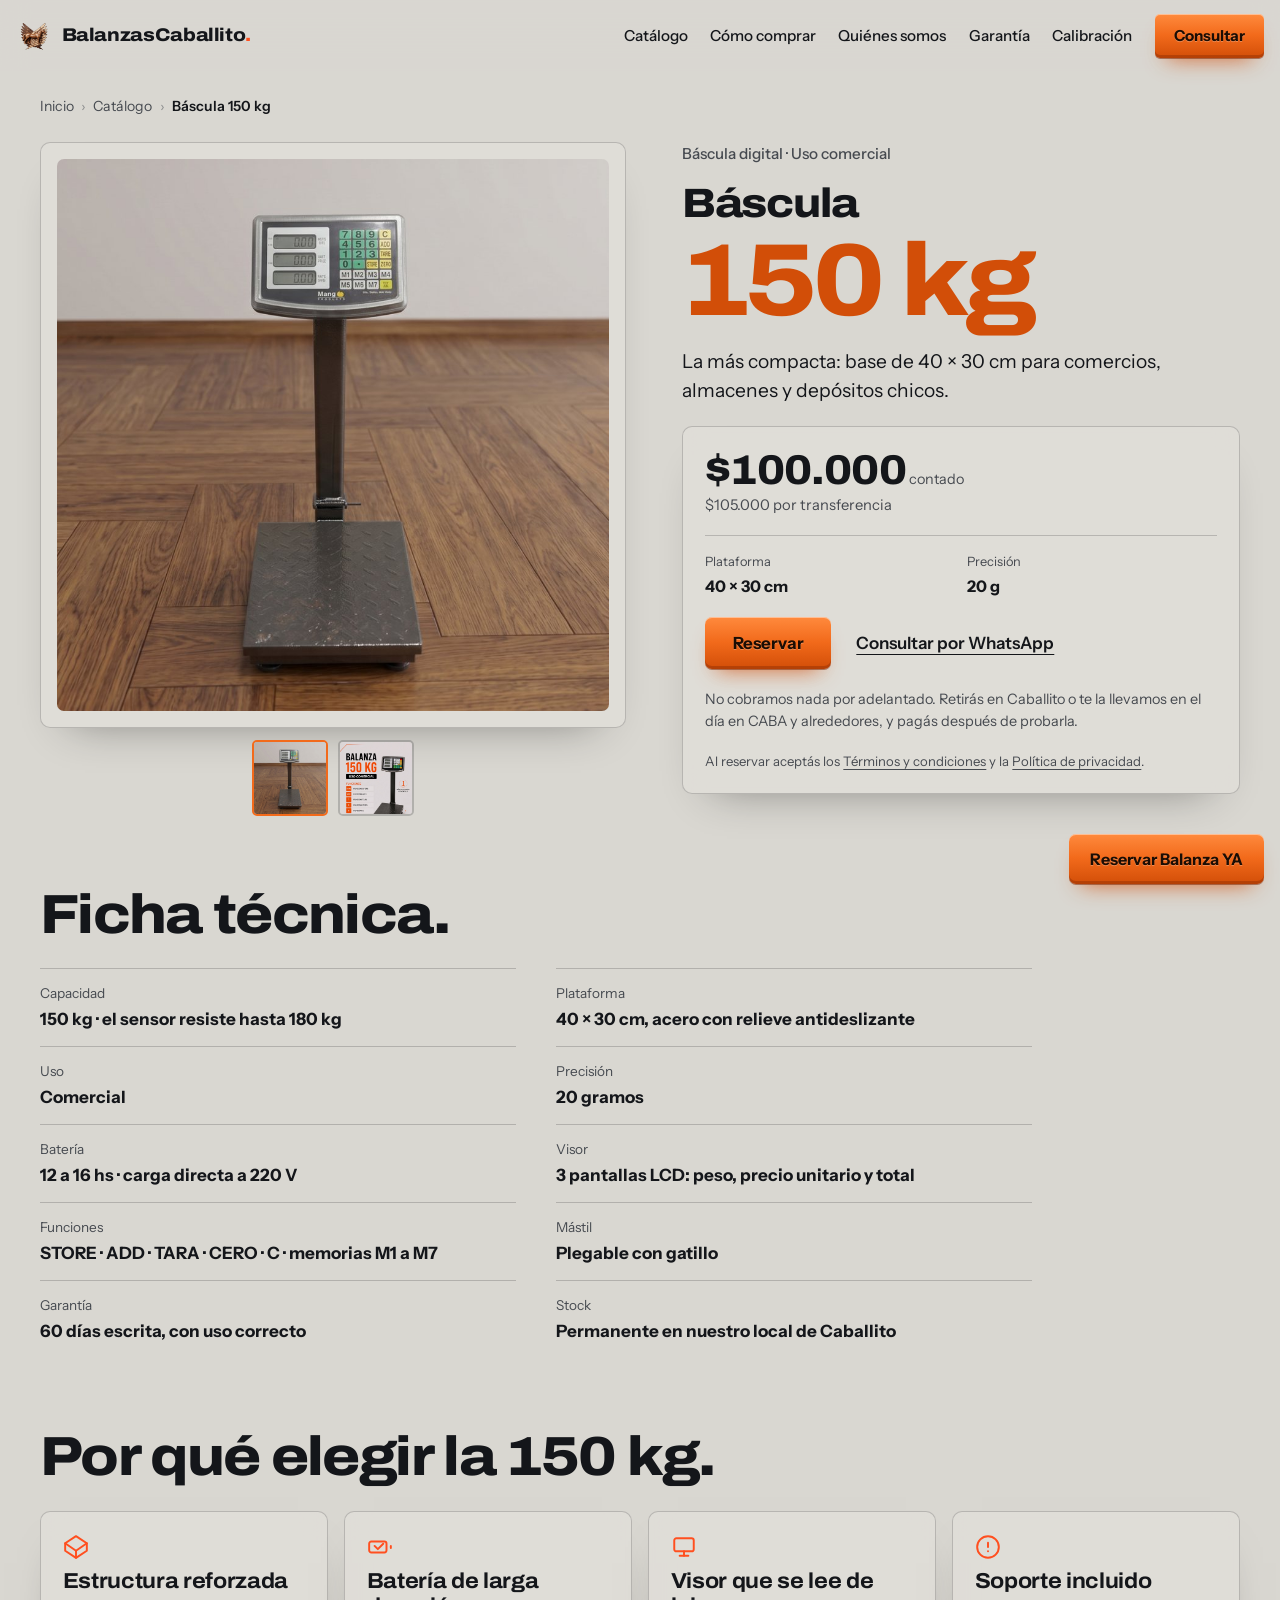
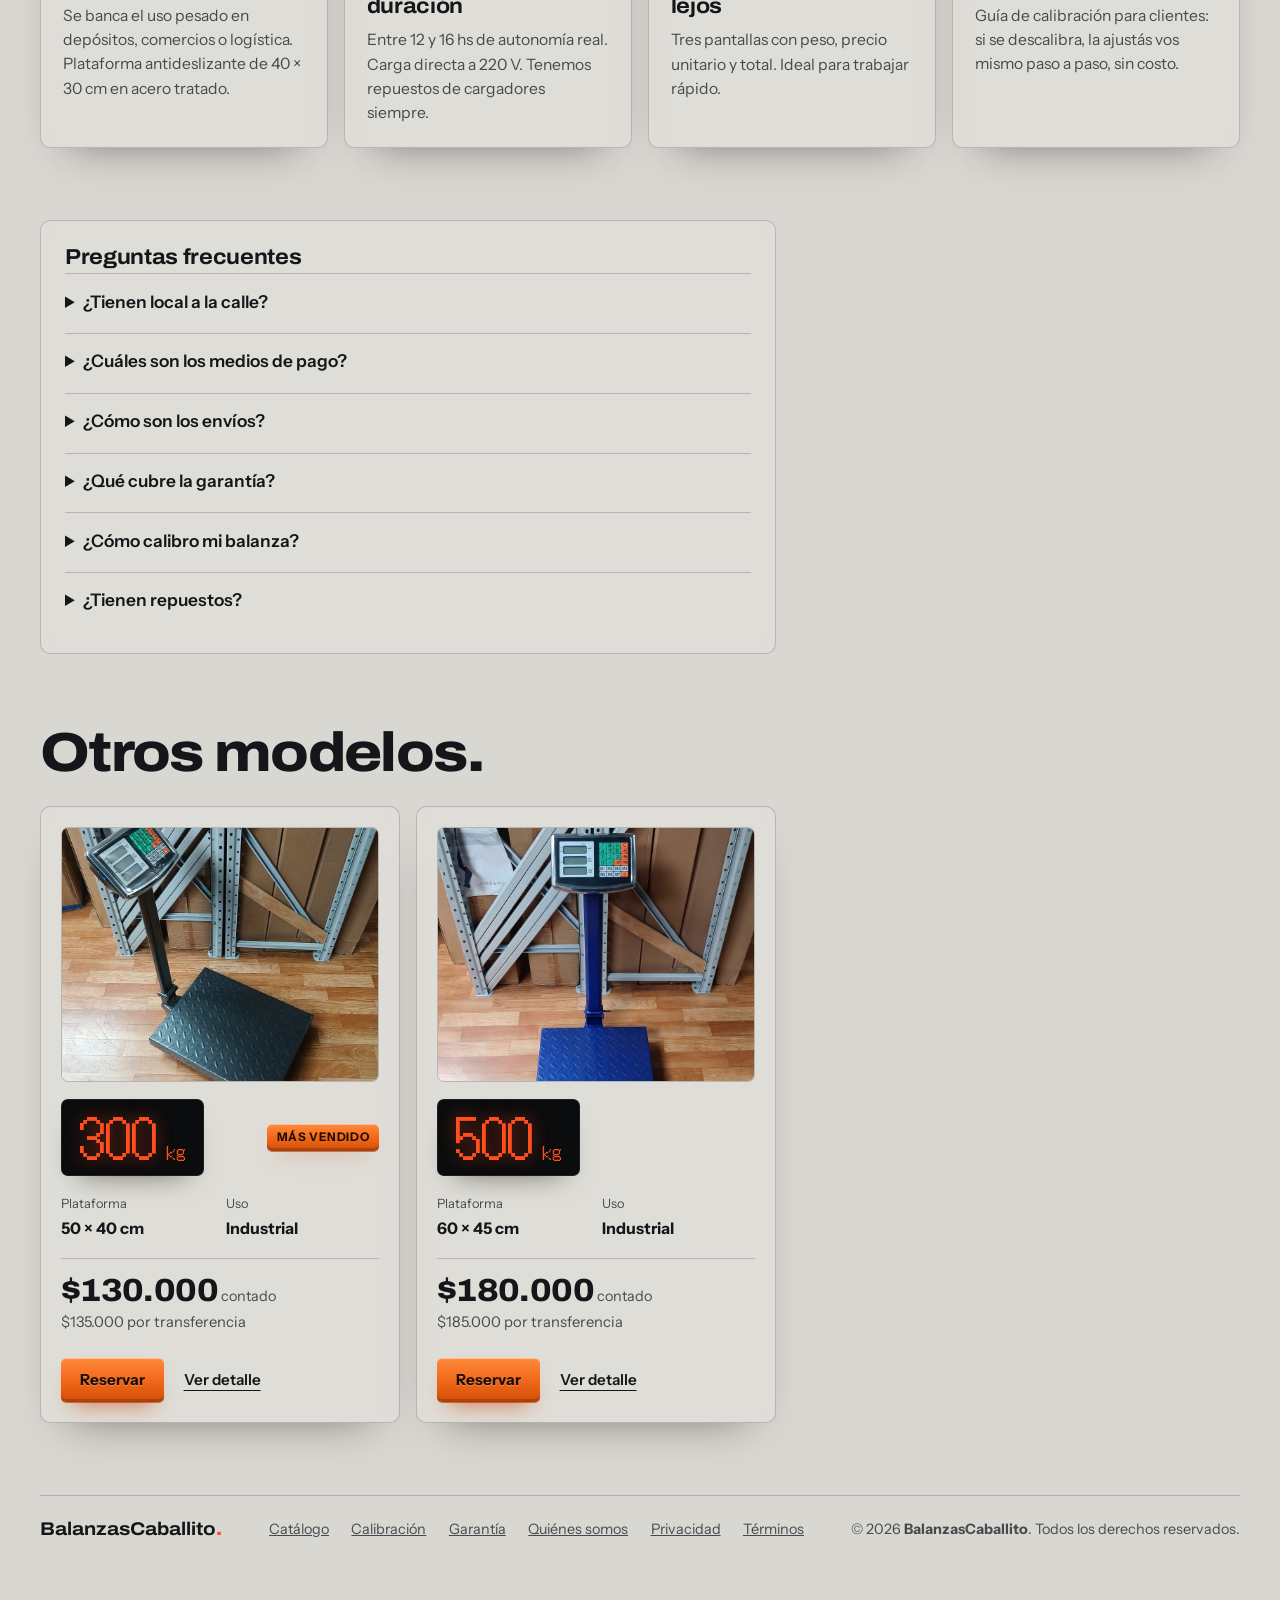
==== balanza-150.html @ c3b4a5b0 "Rediseño completo del sitio: nueva home 3D, fichas, bot de reservas y legales - Home con balanza 3D " ====
<!doctype html>
<html lang="es">
<head>
<meta charset="utf-8">
<meta name="viewport" content="width=device-width, initial-scale=1, viewport-fit=cover">
<title>Báscula 150 kg en Caballito · $100.000 | BalanzasCaballito</title>
<meta name="description" content="Báscula de 150 kg, base 40 × 30 cm, uso comercial, precisión de 20 g. $100.000 contado o $105.000 por transferencia. Retiro en Caballito o envío en el día en CABA y alrededores. Garantía de 60 días.">
<meta name="robots" content="index, follow">
<meta name="theme-color" content="#D9D7D1">
<link rel="canonical" href="https://balanzas-caballito.vercel.app/balanza-150.html">
<meta property="og:type" content="product">
<meta property="og:url" content="https://balanzas-caballito.vercel.app/balanza-150.html">
<meta property="og:title" content="Báscula 150 kg en Caballito · $100.000 | BalanzasCaballito">
<meta property="og:description" content="Báscula de 150 kg, base 40 × 30 cm, uso comercial, precisión de 20 g. $100.000 contado o $105.000 por transferencia. Retiro en Caballito o envío en el día en CABA y alrededores. Garantía de 60 días.">
<meta property="og:image" content="https://balanzas-caballito.vercel.app/assets/img/flyer-150.jpg">
<meta property="og:locale" content="es_AR">
<meta name="twitter:card" content="summary_large_image">
<link rel="icon" type="image/png" href="assets/img/logo.png">
<link rel="preconnect" href="https://fonts.googleapis.com">
<link rel="preconnect" href="https://fonts.gstatic.com" crossorigin>
<link href="https://fonts.googleapis.com/css2?family=Archivo:wdth,wght@62..125,100..900&family=Instrument+Sans:wght@400;500;600;700&family=DotGothic16&display=swap" rel="stylesheet">
<link rel="stylesheet" href="assets/css/site.css">
<script type="application/ld+json">
{
  "@context": "https://schema.org",
  "@type": "Product",
  "name": "Báscula comercial 150 kg",
  "image": [
    "https://balanzas-caballito.vercel.app/assets/img/balanza-150.jpg",
    "https://balanzas-caballito.vercel.app/assets/img/flyer-150.jpg"
  ],
  "description": "Báscula de 150 kg, base 40 × 30 cm, uso comercial, precisión de 20 g. $100.000 contado o $105.000 por transferencia. Retiro en Caballito o envío en el día en CABA y alrededores. Garantía de 60 días.",
  "brand": {
    "@type": "Brand",
    "name": "BalanzasCaballito"
  },
  "offers": {
    "@type": "Offer",
    "url": "https://balanzas-caballito.vercel.app/balanza-150.html",
    "price": "100000",
    "priceCurrency": "ARS",
    "availability": "https://schema.org/InStock",
    "seller": {
      "@type": "Organization",
      "name": "BalanzasCaballito"
    }
  }
}
</script>
</head>
<body class="page-prod">

<button class="floating-reserva" type="button" data-bot="150">Reservar Balanza YA</button>

<header class="top">
  <a class="logo" href="index.html"><img src="assets/img/logo.png" alt="Logo BalanzasCaballito" width="36" height="36"><span>BalanzasCaballito<span class="logo-dot-t">.</span></span></a>
  <nav class="nav" aria-label="Principal">
    <a class="nav-l" href="index.html#catalogo">Catálogo</a>
    <a class="nav-l" href="index.html#compra">Cómo comprar</a>
    <a class="nav-l" href="index.html#quienes-somos">Quiénes somos</a>
    <a class="nav-l" href="garantia.html">Garantía</a>
    <a class="nav-l" href="calibracion.html">Calibración</a>
    <a class="btn btn--sm" href="https://wa.me/5491140591621?text=Hola%21%20Vengo%20de%20la%20web%2C%20estaba%20buscando%20una%20balanza%20y%20quer%C3%ADa%20hablar%20con%20alguien." target="_blank" rel="noopener">Consultar</a>
    <button class="burger" type="button" aria-label="Abrir menú" aria-expanded="false" aria-controls="menu" onclick="openMenu()"><span></span><span></span><span></span></button>
  </nav>
</header>

<div class="menu" id="menu" hidden>
  <button class="menu-x" type="button" aria-label="Cerrar menú" onclick="closeMenu()">✕</button>
  <a href="index.html#catalogo">Catálogo</a>
  <a href="index.html#compra">Cómo comprar</a>
  <a href="index.html#quienes-somos">Quiénes somos</a>
  <a href="garantia.html">Garantía</a>
  <a href="calibracion.html">Calibración</a>
  <a href="index.html#contacto">Contacto</a>
</div>

<main class="prod">
  <nav class="crumbs" aria-label="Ubicación"><a href="index.html">Inicio</a><span class="sep" aria-hidden="true">›</span><a href="index.html#catalogo">Catálogo</a><span class="sep" aria-hidden="true">›</span><span aria-current="page">Báscula 150 kg</span></nav>

  <section class="p-hero">
    <div class="gal" data-gal>
      <a class="gal-main" href="assets/img/balanza-150.jpg" target="_blank" rel="noopener"><img src="assets/img/balanza-150.jpg" alt="Báscula 150 kg, foto real" width="900" height="900" fetchpriority="high"></a>
      <div class="gal-thumbs">
        <button type="button" aria-pressed="true" data-src="assets/img/balanza-150.jpg" data-w="900" data-h="900" data-alt="Báscula 150 kg, foto real"><img src="assets/img/balanza-150.jpg" alt="Ver foto real"></button>
        <button type="button" aria-pressed="false" data-src="assets/img/flyer-150.jpg" data-w="1000" data-h="1589" data-alt="Ficha de la báscula 150 kg: funciones, medidas y características"><img src="assets/img/flyer-150.jpg" alt="Ver ficha con medidas"></button>
      </div>
    </div>

    <div class="p-info">
      <div class="p-kicker"><span>Báscula digital · Uso comercial</span></div>
      <h1>Báscula <span>150 kg</span></h1>
      <p class="lead">La más compacta: base de 40 × 30 cm para comercios, almacenes y depósitos chicos.</p>
      <div class="buy">
        <div class="price">
          <p><b>$100.000</b> <span>contado</span></p>
          <p class="price-tr">$105.000 por transferencia</p>
        </div>
        <dl class="facts2">
          <div><dt>Plataforma</dt><dd>40 × 30 cm</dd></div>
          <div><dt>Precisión</dt><dd>20 g</dd></div>
        </dl>
        <div class="row"><button class="btn" type="button" data-bot="150">Reservar</button><a class="link" href="https://wa.me/5491140591621?text=Hola%2C%20quer%C3%ADa%20consultar%20stock%20de%20la%20Balanza%20150kg" target="_blank" rel="noopener">Consultar por WhatsApp</a></div>
        <p class="note">No cobramos nada por adelantado. Retirás en Caballito o te la llevamos en el día en CABA y alrededores, y pagás después de probarla.</p>
        <p class="legal">Al reservar aceptás los <a href="terminos.html">Términos y condiciones</a> y la <a href="privacidad.html">Política de privacidad</a>.</p>
      </div>
    </div>
  </section>

  <section class="p-sec">
    <h2>Ficha técnica.</h2>
    <dl class="spec-list">
      <div><dt>Capacidad</dt><dd>150 kg · el sensor resiste hasta 180 kg</dd></div>
      <div><dt>Plataforma</dt><dd>40 × 30 cm, acero con relieve antideslizante</dd></div>
      <div><dt>Uso</dt><dd>Comercial</dd></div>
      <div><dt>Precisión</dt><dd>20 gramos</dd></div>
      <div><dt>Batería</dt><dd>12 a 16 hs · carga directa a 220 V</dd></div>
      <div><dt>Visor</dt><dd>3 pantallas LCD: peso, precio unitario y total</dd></div>
      <div><dt>Funciones</dt><dd>STORE · ADD · TARA · CERO · C · memorias M1 a M7</dd></div>
      <div><dt>Mástil</dt><dd>Plegable con gatillo</dd></div>
      <div><dt>Garantía</dt><dd>60 días escrita, con uso correcto</dd></div>
      <div><dt>Stock</dt><dd>Permanente en nuestro local de Caballito</dd></div>
    </dl>
  </section>

  <section class="p-sec">
    <h2>Por qué elegir la 150 kg.</h2>
    <ul class="steps perks">
      <li class="step"><svg width="26" height="26" viewBox="0 0 24 24" fill="none" stroke="currentColor" stroke-width="1.8" stroke-linecap="round" stroke-linejoin="round" aria-hidden="true"><polygon points="12 2 22 8.5 22 15.5 12 22 2 15.5 2 8.5"/><line x1="12" y1="22" x2="12" y2="15.5"/><polyline points="22 8.5 12 15.5 2 8.5"/></svg><h3>Estructura reforzada</h3><p>Se banca el uso pesado en depósitos, comercios o logística. Plataforma antideslizante de 40 × 30 cm en acero tratado.</p></li>
      <li class="step"><svg width="26" height="26" viewBox="0 0 24 24" fill="none" stroke="currentColor" stroke-width="1.8" stroke-linecap="round" stroke-linejoin="round" aria-hidden="true"><rect x="2" y="7" width="16" height="10" rx="2"/><path d="M22 11v2"/><path d="M7 11l3 3 5-5"/></svg><h3>Batería de larga duración</h3><p>Entre 12 y 16 hs de autonomía real. Carga directa a 220 V. Tenemos repuestos de cargadores siempre.</p></li>
      <li class="step"><svg width="26" height="26" viewBox="0 0 24 24" fill="none" stroke="currentColor" stroke-width="1.8" stroke-linecap="round" stroke-linejoin="round" aria-hidden="true"><rect x="3" y="4" width="18" height="12" rx="2"/><line x1="8" y1="20" x2="16" y2="20"/><line x1="12" y1="16" x2="12" y2="20"/></svg><h3>Visor que se lee de lejos</h3><p>Tres pantallas con peso, precio unitario y total. Ideal para trabajar rápido.</p></li>
      <li class="step"><svg width="26" height="26" viewBox="0 0 24 24" fill="none" stroke="currentColor" stroke-width="1.8" stroke-linecap="round" stroke-linejoin="round" aria-hidden="true"><circle cx="12" cy="12" r="10"/><line x1="12" y1="8" x2="12" y2="12"/><line x1="12" y1="16" x2="12.01" y2="16"/></svg><h3>Soporte incluido</h3><p>Guía de calibración para clientes: si se descalibra, la ajustás vos mismo paso a paso, sin costo.</p></li>
    </ul>
  </section>

  <section class="p-sec">
    <div class="faq">
      <h3>Preguntas frecuentes</h3>
      <details><summary>¿Tienen local a la calle?</summary><p>Somos oficina comercial con atención personalizada y punto de retiro en Acoyte 236, Caballito. Coordinamos la visita por WhatsApp una vez confirmada la compra.</p></details>
      <details><summary>¿Cuáles son los medios de pago?</summary><p>Efectivo al retirar, transferencia y Mercado Pago. Cuotas con tarjeta de crédito, a consultar.</p></details>
      <details><summary>¿Cómo son los envíos?</summary><p>Retirás en Acoyte 236, Caballito, o te la llevamos en el día en CABA y alrededores. No cobramos nada por adelantado: pagás todo al retirar o al recibir, después de probar la balanza. Al interior despachamos por Vía Cargo: te mostramos un video del stock con la hora del momento y comprobantes de despacho, y te cotizamos el flete, que generalmente se abona directo a Vía Cargo.</p></details>
      <details><summary>¿Qué cubre la garantía?</summary><p>60 días de garantía escrita, con uso correcto, contra defectos de fabricación: sensor de carga, placa lógica y visor digital. No cubre maltrato, sobrecarga ni exposición a líquidos. <a href="garantia.html">Ver la garantía completa</a>.</p></details>
      <details><summary>¿Cómo calibro mi balanza?</summary><p>Tenemos una <a href="calibracion.html">guía de calibración</a> simple para que la ajustes vos mismo, y te asistimos por WhatsApp si la necesitás.</p></details>
      <details><summary>¿Tienen repuestos?</summary><p>Sí. Tenemos stock de transformadores de 6 V a 220 V y de enchufes directos a 220 V para todos los modelos.</p></details>
    </div>
  </section>

  <section class="p-sec">
    <h2>Otros modelos.</h2>
    <ul class="cards">
      <li class="card">
        <a class="card-img" href="balanza-300.html"><img src="assets/img/balanza-300.jpg" alt="Báscula 300 kg" width="900" height="900" loading="lazy"></a>
        <div class="card-top"><h3 class="led" aria-label="Báscula 300 kg"><b>300</b><i>kg</i></h3><span class="tag">Más vendido</span></div>
        <dl class="facts2">
          <div><dt>Plataforma</dt><dd>50 × 40 cm</dd></div>
          <div><dt>Uso</dt><dd>Industrial</dd></div>
        </dl>
        <div class="price">
          <p><b>$130.000</b> <span>contado</span></p>
          <p class="price-tr">$135.000 por transferencia</p>
        </div>
        <div class="row"><button class="btn btn--sm" type="button" data-bot="300">Reservar</button><a class="link" href="balanza-300.html">Ver detalle</a></div>
      </li>
      <li class="card">
        <a class="card-img" href="balanza-500.html"><img src="assets/img/balanza-500.jpg" alt="Báscula 500 kg" width="900" height="720" loading="lazy"></a>
        <div class="card-top"><h3 class="led" aria-label="Báscula 500 kg"><b>500</b><i>kg</i></h3></div>
        <dl class="facts2">
          <div><dt>Plataforma</dt><dd>60 × 45 cm</dd></div>
          <div><dt>Uso</dt><dd>Industrial</dd></div>
        </dl>
        <div class="price">
          <p><b>$180.000</b> <span>contado</span></p>
          <p class="price-tr">$185.000 por transferencia</p>
        </div>
        <div class="row"><button class="btn btn--sm" type="button" data-bot="500">Reservar</button><a class="link" href="balanza-500.html">Ver detalle</a></div>
      </li>
    </ul>
  </section>

  <footer class="foot">
    <div class="foot-logo"><strong>BalanzasCaballito</strong><span>.</span></div>
    <ul class="foot-links">
      <li><a href="index.html#catalogo">Catálogo</a></li>
      <li><a href="calibracion.html">Calibración</a></li>
      <li><a href="garantia.html">Garantía</a></li>
      <li><a href="index.html#quienes-somos">Quiénes somos</a></li>
      <li><a href="privacidad.html">Privacidad</a></li>
      <li><a href="terminos.html">Términos</a></li>
    </ul>
    <p class="foot-copy">© 2026 <strong>BalanzasCaballito</strong>. Todos los derechos reservados.</p>
  </footer>
</main>

<script src="assets/js/site.js"></script>
<script src="assets/js/bot.js"></script>
</body>
</html>
---- assets/css/site.css ----
/* Concept: a 3D platform scale (modeled on the real unit: textured steel lid, tube frame, aluminium load cell,
   hinged mast, C1 display head) that opens up as you scroll; light "outside" and dark "inside" chapters;
   LED dot-matrix readouts as the one bold device; soft rounded surfaces, never circular. */
:root{
  --concreto:#D9D7D1;
  --tinta:#14161A;
  --carbon:#0F1114;
  --hueso:#ECE9E1;
  --led:#FF4F1F;
  --pane:#0B0C0D;
  --pane-dim:#A39A93;
  --bg:var(--concreto);
  --fg:var(--tinta);
  --muted:#464A50;
  --line:rgba(20,22,26,.2);
  --panel:rgba(224,222,216,.86);
  --r-lg:10px;
  --r-md:7px;
  --r-sm:5px;
  --naranja:#F26A1B;
  --naranja-hi:#FF8A3D;
  --naranja-lo:#D24E08;
  --naranja-ink:#1B0D04;
  --font-display:'Archivo','Arial Narrow',Arial,sans-serif;
  --font-body:'Instrument Sans',system-ui,-apple-system,'Segoe UI',sans-serif;
  --font-led:'DotGothic16','Courier New',monospace;
}
body.is-dark{
  --bg:var(--carbon);
  --fg:var(--hueso);
  --muted:#A7ADB3;
  --line:rgba(236,233,225,.2);
  --panel:rgba(26,29,33,.8);
}
*{box-sizing:border-box}
html{scroll-behavior:smooth}
@media (prefers-reduced-motion:reduce){html{scroll-behavior:auto}}
body{
  margin:0;background:var(--bg);color:var(--fg);
  font-family:var(--font-body);font-size:1.0625rem;line-height:1.55;
  padding-left:max(16px,env(safe-area-inset-left,0px));
  padding-right:max(16px,env(safe-area-inset-right,0px));
  transition:background-color .7s ease,color .7s ease;
}
body::before{content:"";position:fixed;inset:0 0 auto;height:env(safe-area-inset-top,0px);z-index:30;background:var(--bg);transition:background-color .7s ease}
a{color:inherit}
:focus-visible{outline:3px solid var(--led);outline-offset:3px}
h1,h2,h3,p,ol,ul,dl,dd,figure{margin:0}

#gl{position:fixed;inset:0;width:100%;height:100%;z-index:0;display:block;pointer-events:none}

/* header */
.top{
  position:fixed;top:0;left:0;right:0;z-index:20;
  display:flex;align-items:center;justify-content:space-between;gap:1rem;
  padding-top:calc(.85rem + env(safe-area-inset-top,0px));padding-bottom:.85rem;
  padding-left:max(16px,env(safe-area-inset-left,0px));padding-right:max(16px,env(safe-area-inset-right,0px));
  background:linear-gradient(var(--bg),transparent);
}
.logo{display:flex;align-items:center;gap:.6rem;text-decoration:none;font-family:var(--font-display);font-weight:800;font-stretch:112%;font-size:1.15rem;letter-spacing:-.02em}
.logo-dot{width:.85rem;height:.85rem;background:var(--naranja);display:inline-block;border-radius:2px}
.nav{display:flex;align-items:center;gap:1.4rem;font-size:.95rem;font-weight:500}
.nav a{text-decoration:none}
.nav a:hover{text-decoration:underline;text-underline-offset:4px}
.nav a.btn:hover{text-decoration:none}
@media (max-width:760px){.nav .nav-l{display:none}}

/* page weight meter */
.meter{
  position:fixed;z-index:15;left:max(16px,env(safe-area-inset-left,0px));bottom:calc(1rem + env(safe-area-inset-bottom,0px));
  display:flex;align-items:baseline;gap:.5rem;pointer-events:none;font-family:var(--font-led);line-height:1;
}
.meter-l{font-family:var(--font-body);font-size:.78rem;color:var(--muted);max-width:5.5rem;line-height:1.15}
.meter-v{font-size:1.9rem;color:var(--fg)}
.meter-u{font-size:1rem;color:var(--muted)}
@media (max-width:620px){.meter{display:none}}

/* chapters */
.chap{position:relative;z-index:1}
.chap--story{height:165vh}
.pin{position:sticky;top:0;height:100vh;height:100svh;display:flex;align-items:center}
.wrap{width:100%;max-width:75rem;margin:0 auto}
.copy{max-width:31rem;display:flex;flex-direction:column;gap:1.15rem;align-items:flex-start}
.pin--r .copy{margin-left:auto}
.kicker{font-size:.95rem;color:var(--muted);font-weight:500}
h1{font-family:var(--font-display);font-weight:800;font-stretch:112%;font-size:clamp(2.9rem,7.4vw,6.8rem);line-height:.94;letter-spacing:-.035em;text-wrap:balance}
h2{font-family:var(--font-display);font-weight:800;font-stretch:112%;font-size:clamp(2rem,4.3vw,3.6rem);line-height:1;letter-spacing:-.03em;text-wrap:balance}
h3{font-family:var(--font-display);font-weight:700;font-stretch:108%;font-size:1.35rem;letter-spacing:-.015em;line-height:1.15}
.lead{font-size:1.2rem;max-width:28rem}
.cue{font-size:.95rem;color:var(--muted)}
.row{display:flex;flex-wrap:wrap;gap:1rem 1.6rem;align-items:center}
@media (max-width:800px){
  .pin{align-items:flex-end;padding-bottom:max(2.2rem,env(safe-area-inset-bottom,0px))}
  .copy{max-width:none;background:var(--panel);padding:1.2rem;border-radius:var(--r-lg);backdrop-filter:blur(12px);-webkit-backdrop-filter:blur(12px)}
  .pin--r .copy{margin-left:0}
  .chap--story{height:150vh}
}

/* LED readout */
.led{display:inline-flex;flex-wrap:wrap;align-items:baseline;gap:.15rem .6rem;align-self:flex-start;max-width:100%;background:var(--pane);color:var(--led);padding:.7rem 1.1rem .8rem;border-radius:var(--r-md);box-shadow:inset 0 0 0 1px rgba(255,255,255,.07),0 14px 30px -18px rgba(0,0,0,.6);font-family:var(--font-led);line-height:1}
.led b{font-weight:400;font-size:clamp(2.1rem,4.2vw,3.3rem);text-shadow:0 0 16px rgba(255,79,31,.55)}
.led b.led-s{font-size:clamp(1.3rem,2.6vw,1.9rem)}
.led i{font-style:normal;font-size:1.15rem}
.led small{display:block;width:100%;margin-top:.55rem;font-family:var(--font-body);font-size:.82rem;color:var(--pane-dim)}

/* buttons and links */
.btn{
  display:inline-flex;align-items:center;gap:.6rem;min-height:3.25rem;padding:0 1.7rem;
  background:linear-gradient(180deg,var(--naranja-hi) 0%,var(--naranja) 48%,var(--naranja-lo) 100%);color:var(--naranja-ink);box-shadow:inset 0 1px 0 rgba(255,255,255,.45),inset 0 -3px 0 rgba(120,35,0,.35),0 1px 0 rgba(120,35,0,.5),0 12px 22px -12px rgba(210,78,8,.85);text-shadow:0 1px 0 rgba(255,255,255,.25);font-family:var(--font-body);font-weight:700;font-size:1.05rem;text-decoration:none;border:0;cursor:pointer;
  border-radius:var(--r-md);transition:transform .15s ease,filter .15s ease;
}
.btn:hover{transform:translateY(-2px);filter:saturate(1.1) brightness(1.04)}
.btn:active{transform:translateY(1px);box-shadow:inset 0 2px 4px rgba(120,35,0,.45)}
.btn--sm{min-height:2.75rem;padding:0 1.2rem;font-size:.95rem;border-radius:var(--r-sm)}
.btn--big{min-height:4rem;padding:0 2.2rem;font-size:1.25rem;border-radius:var(--r-lg)}
.link{font-weight:600;text-underline-offset:5px}

/* flow chapters */
.chap--flow{padding-block:14vh 12vh}
#catalogo{padding-top:30vh}
.chap--flow .wrap{display:flex;flex-direction:column;gap:2.5rem}
.head{max-width:34rem;display:flex;flex-direction:column;gap:1rem}
.cards{list-style:none;padding:0;margin:clamp(9rem,24vh,18rem) 0 0;display:grid;grid-template-columns:repeat(3,minmax(0,1fr));gap:1rem;max-width:66rem}
.card{display:flex;flex-direction:column;gap:1rem;padding:1.25rem;background:var(--panel);border:1px solid var(--line);border-radius:var(--r-lg);box-shadow:0 22px 44px -30px rgba(0,0,0,.55);min-width:0;backdrop-filter:blur(12px);-webkit-backdrop-filter:blur(12px)}
.card-top{display:flex;flex-wrap:wrap;gap:.5rem;align-items:center;justify-content:space-between}
.tag{background:linear-gradient(180deg,var(--naranja-hi) 0%,var(--naranja) 48%,var(--naranja-lo) 100%);color:var(--naranja-ink);box-shadow:inset 0 1px 0 rgba(255,255,255,.45),inset 0 -3px 0 rgba(120,35,0,.35),0 1px 0 rgba(120,35,0,.5),0 12px 22px -12px rgba(210,78,8,.85);font-weight:700;font-size:.74rem;letter-spacing:.06em;text-transform:uppercase;padding:.25rem .6rem;border-radius:var(--r-sm)}
.card .row{margin-top:auto;padding-top:.4rem}
.note{font-size:.95rem;color:var(--muted);max-width:40rem}
@media (max-width:980px){.cards{grid-template-columns:repeat(2,minmax(0,1fr));margin-top:clamp(7rem,22vh,14rem)}}
@media (max-width:520px){.cards{grid-template-columns:minmax(0,1fr)}}

.steps{list-style:none;padding:0;display:grid;grid-template-columns:repeat(3,minmax(0,1fr));gap:1rem;max-width:62rem}
.step{background:var(--panel);border:1px solid var(--line);border-radius:var(--r-lg);box-shadow:0 22px 44px -30px rgba(0,0,0,.55);padding:1.35rem;display:flex;flex-direction:column;gap:.6rem;min-width:0;backdrop-filter:blur(12px);-webkit-backdrop-filter:blur(12px)}
.step-n{font-family:var(--font-led);font-size:2.4rem;line-height:1;color:var(--fg)}
.step p{color:var(--muted);font-size:.98rem}
@media (max-width:820px){.steps{grid-template-columns:minmax(0,1fr)}}

.about{display:flex;flex-wrap:wrap;gap:2.5rem 3rem;align-items:flex-start}
.about>*{min-width:0}
.about .head{flex:1 1 22rem;background:var(--panel);border:1px solid var(--line);border-radius:var(--r-lg);padding:1.5rem;backdrop-filter:blur(12px);-webkit-backdrop-filter:blur(12px)}
.ph{position:relative;aspect-ratio:1;overflow:hidden;background:var(--panel);border:1px solid var(--line);border-radius:var(--r-lg)}
.ph img{display:block;width:100%;height:100%;object-fit:cover}
.ph figcaption{position:absolute;inset:auto 0 0;padding:2.2rem .9rem .8rem;font-size:.85rem;line-height:1.3;color:#ECE9E1;background:linear-gradient(transparent,rgba(15,17,20,.82))}
@media (max-width:620px){.ph figcaption{font-size:.78rem;padding:1.8rem .7rem .65rem}}
.faq{max-width:46rem;background:var(--panel);border:1px solid var(--line);border-radius:var(--r-lg);padding:1.5rem;backdrop-filter:blur(12px);-webkit-backdrop-filter:blur(12px);display:flex;flex-direction:column;gap:.2rem}
.faq details{border-top:1px solid var(--line);padding:.9rem 0}
.faq summary{cursor:pointer;font-weight:600;font-size:1.08rem;list-style-position:inside}
.faq details p{margin-top:.5rem;color:var(--muted)}

.contact{align-items:flex-start}
.contact .copy{max-width:44rem}
.contact h2{font-size:clamp(2.4rem,7vw,6rem)}
.facts{display:flex;flex-wrap:wrap;gap:.3rem 1.6rem;font-size:1rem}
.facts a{text-decoration:none}
.facts a:hover{text-decoration:underline;text-underline-offset:4px}
.foot{margin-top:4rem;padding-top:1.2rem;border-top:1px solid var(--line);display:flex;flex-wrap:wrap;justify-content:space-between;gap:.6rem 2rem;font-size:.9rem;color:var(--muted)}
.foot nav{display:flex;flex-wrap:wrap;gap:.4rem 1.4rem}
.foot a{color:var(--muted)}

.nogl #gl{display:none}

/* ---- contenido del sitio actual, adaptado al nuevo look ---- */
.logo img{width:2.25rem;height:2.25rem;border-radius:50%;display:block}
.logo-dot-t{color:var(--led)}
.badge{font-family:var(--font-led);font-size:.85rem;color:var(--led);background:var(--pane);padding:.45rem .8rem;border-radius:var(--r-sm)}
@media (max-width:1100px){.nav .nav-l{display:none}}
.burger{display:none;flex-direction:column;gap:5px;background:none;border:0;padding:.5rem;cursor:pointer;color:inherit}
.burger span{display:block;width:24px;height:2px;background:currentColor;border-radius:2px}
@media (max-width:1100px){.burger{display:flex}}
.logo{min-width:0}
@media (max-width:520px){.logo{font-size:1rem;gap:.45rem}.logo img{width:1.9rem;height:1.9rem}.nav{gap:.5rem}.nav .btn--sm{padding:0 .85rem;min-height:2.5rem}.burger{padding:.4rem .2rem}}
.menu{position:fixed;inset:0;z-index:40;background:var(--bg);display:flex;flex-direction:column;align-items:center;justify-content:center;gap:1.6rem}
.menu[hidden]{display:none}
.menu a{font-family:var(--font-display);font-weight:800;font-stretch:112%;font-size:clamp(1.8rem,7vw,2.6rem);letter-spacing:-.02em;text-decoration:none}
.menu a:hover{color:var(--led)}
.menu-x{position:absolute;top:calc(1rem + env(safe-area-inset-top,0px));right:max(16px,env(safe-area-inset-right,0px));background:none;border:0;color:inherit;font-size:1.8rem;cursor:pointer}

.floating-reserva{
  position:fixed;z-index:25;right:max(16px,env(safe-area-inset-right,0px));bottom:calc(1rem + env(safe-area-inset-bottom,0px));
  display:inline-flex;align-items:center;min-height:3.1rem;padding:0 1.3rem;background:linear-gradient(180deg,var(--naranja-hi) 0%,var(--naranja) 48%,var(--naranja-lo) 100%);color:var(--naranja-ink);box-shadow:inset 0 1px 0 rgba(255,255,255,.45),inset 0 -3px 0 rgba(120,35,0,.35),0 1px 0 rgba(120,35,0,.5),0 12px 22px -12px rgba(210,78,8,.85);text-shadow:0 1px 0 rgba(255,255,255,.25);
  font-weight:700;font-family:var(--font-body);font-size:1rem;border:0;cursor:pointer;text-decoration:none;border-radius:var(--r-md);transition:transform .15s ease;
}
.floating-reserva:hover{transform:translateY(-3px)}

.card-img{display:block;aspect-ratio:5/4;overflow:hidden;border-radius:var(--r-md);border:1px solid var(--line)}
.card-img img{width:100%;height:100%;object-fit:cover;object-position:50% 30%;display:block;transition:transform .5s ease}
.card:hover .card-img img{transform:scale(1.05)}
.perks{grid-template-columns:repeat(4,minmax(0,1fr));max-width:none}
.perks svg{color:var(--led)}
@media (max-width:980px){.perks{grid-template-columns:repeat(2,minmax(0,1fr))}}
@media (max-width:560px){.perks{grid-template-columns:minmax(0,1fr)}}

.about .head{max-width:none}
.about .head h2{font-size:clamp(1.9rem,3.4vw,2.9rem);overflow-wrap:anywhere}
.logos{display:flex;align-items:center;gap:1.4rem;flex-wrap:wrap}
.logos img{height:4.5rem;width:auto;border-radius:50%}
.logos img+img{height:5rem}
.hl{color:var(--led)}
.about .side{flex:1 1 22rem;display:flex;flex-direction:column;gap:1rem}
.ns-card{display:flex;gap:1.2rem;align-items:flex-start;padding:1.4rem;background:var(--panel);border:1px solid var(--line);border-left:4px solid var(--led);border-radius:var(--r-lg);text-decoration:none;backdrop-filter:blur(12px);-webkit-backdrop-filter:blur(12px);transition:transform .2s ease}
.ns-card:hover{transform:translateY(-2px)}
.ns-card img{width:5rem;height:5rem;object-fit:cover;border-radius:var(--r-md);flex-shrink:0}
.ns-card>div{display:flex;flex-direction:column;gap:.35rem;min-width:0}
.ns-role{font-size:.9rem;font-weight:600;color:var(--led)}
.ns-bio{font-size:.95rem;color:var(--muted)}
@media (max-width:520px){.ns-card{flex-direction:column}}
.stats{display:grid;grid-template-columns:repeat(2,minmax(0,1fr));gap:.75rem}
.stats div{background:var(--pane);border-radius:var(--r-lg);padding:1.1rem 1.2rem;display:flex;flex-direction:column;gap:.4rem}
.stats dd{font-family:var(--font-led);font-size:2.4rem;line-height:1;color:var(--led);text-shadow:0 0 16px rgba(255,79,31,.45)}
.stats dt{font-size:.85rem;color:var(--pane-dim)}

.trab{display:flex;flex-direction:column;gap:1.6rem}
.trab-head{display:flex;flex-wrap:wrap;justify-content:space-between;align-items:flex-end;gap:1rem 2rem}
.trab-head .head{background:var(--panel);border:1px solid var(--line);border-radius:var(--r-lg);padding:1.5rem;backdrop-filter:blur(12px);-webkit-backdrop-filter:blur(12px)}
.live{display:flex;align-items:center;gap:.55rem;font-family:var(--font-led);font-size:.9rem;background:var(--pane);color:var(--hueso);padding:.55rem .9rem;border-radius:var(--r-sm)}
.live-dot{width:.6rem;height:.6rem;background:#4ade80;border-radius:3px;box-shadow:0 0 10px #4ade80;animation:blink 2s ease-in-out infinite}
@keyframes blink{50%{opacity:.35}}
@media (prefers-reduced-motion:reduce){.live-dot{animation:none}}
.collage{display:grid;grid-template-columns:repeat(3,minmax(0,1fr));gap:.85rem;grid-auto-flow:dense}
.collage .ph:nth-child(1){grid-column:span 2;grid-row:span 2}
.collage .ph:nth-child(4){grid-row:span 2;aspect-ratio:auto}
.collage .ph:nth-child(7){grid-column:span 2;aspect-ratio:auto}
.ph img{transition:transform .7s ease}
.ph:hover img{transform:scale(1.06)}
@media (max-width:620px){.collage{grid-template-columns:repeat(2,minmax(0,1fr));gap:.5rem}.collage .ph:nth-child(4){grid-row:auto;aspect-ratio:1}}

.contact .copy{max-width:44rem}
.contact-grid{display:grid;grid-template-columns:minmax(0,44rem);gap:1rem}
@media (max-width:860px){.contact-grid{grid-template-columns:minmax(0,1fr)}}
.form,.map{background:var(--panel);border:1px solid var(--line);border-radius:var(--r-lg);padding:1.4rem;display:flex;flex-direction:column;gap:.9rem;backdrop-filter:blur(12px);-webkit-backdrop-filter:blur(12px);min-width:0}
.form label{display:flex;flex-direction:column;gap:.35rem;font-size:.9rem;font-weight:600;color:var(--muted)}
.form-row{display:grid;grid-template-columns:repeat(2,minmax(0,1fr));gap:.9rem}
@media (max-width:520px){.form-row{grid-template-columns:minmax(0,1fr)}}
.form input,.form select,.form textarea{font:inherit;font-weight:400;font-size:1rem;color:var(--fg);background:transparent;border:1px solid var(--line);border-radius:var(--r-sm);padding:.75rem .9rem;min-width:0}
.form select option{color:#14161A}
.form textarea{min-height:7rem;resize:vertical}
.form input:focus,.form select:focus,.form textarea:focus{outline:none;border-color:var(--led)}
.form .btn{border:0;cursor:pointer;justify-content:center;align-self:stretch}
.map iframe{flex:1;width:100%;min-height:26rem;border:0;border-radius:var(--r-md);filter:grayscale(1) contrast(.95)}
body.is-dark .map iframe{filter:grayscale(1) invert(90%) contrast(90%)}

.foot{align-items:center}
.foot-logo{font-family:var(--font-display);font-weight:800;font-stretch:112%;font-size:1.15rem;color:var(--fg)}
.foot-logo span{color:var(--led)}
.foot-links{list-style:none;padding:0;margin:0;display:flex;flex-wrap:wrap;gap:.4rem 1.4rem}
.foot-copy{margin:0}
.foot{padding-bottom:5rem}

/* ---- tarjetas: foto, capacidad, dos datos y precio ---- */
.card{gap:1.1rem}
.card h3.led{margin:0;font-family:var(--font-led);font-weight:400;font-size:inherit;letter-spacing:0}
.facts2{display:grid;grid-template-columns:1fr 1fr;gap:.8rem;margin:0}
.facts2 div{display:flex;flex-direction:column;gap:.15rem}
.facts2 dt{font-size:.8rem;color:var(--muted)}
.facts2 dd{margin:0;font-weight:700;font-size:1rem}
.price{display:flex;flex-direction:column;gap:.15rem;padding-top:1rem;border-top:1px solid var(--line)}
.price p{margin:0}
.price b{font-family:var(--font-display);font-stretch:108%;font-weight:800;font-size:2rem;letter-spacing:-.02em;line-height:1}
.price span{font-size:.9rem;color:var(--muted)}
.price-tr{font-size:.92rem;color:var(--muted)}
.card .row{gap:.8rem 1.2rem}
.card .link{font-size:.95rem}
@media (max-width:980px){.cards{grid-template-columns:repeat(2,minmax(0,1fr))}}
@media (max-width:620px){.cards{grid-template-columns:minmax(0,1fr)}}

/* ---- mapa al final ---- */
.map{width:100%}

/* ---- asistente de reservas ---- */
.bot{
  position:fixed;z-index:45;right:max(16px,env(safe-area-inset-right,0px));bottom:calc(1rem + env(safe-area-inset-bottom,0px));
  width:min(25rem,calc(100vw - 32px));height:min(40rem,calc(100vh - 6rem));height:min(40rem,calc(100svh - 6rem));
  display:flex;flex-direction:column;overflow:hidden;border-radius:var(--r-lg);
  background:#ECE9E1;color:#14161A;font-size:.97rem;
  box-shadow:0 0 0 1px rgba(20,22,26,.12),0 30px 60px -20px rgba(0,0,0,.55);
}
.bot[hidden]{display:none}
.bot-head{display:flex;align-items:center;gap:.7rem;padding:.75rem .9rem;background:#14161A;color:#ECE9E1}
.bot-head img{width:2.5rem;height:2.5rem;border-radius:var(--r-sm);object-fit:cover;flex-shrink:0}
.bot-head div{flex:1;min-width:0;line-height:1.25}
.bot-head b{display:block;font-family:var(--font-display);font-stretch:108%;font-size:1rem}
.bot-head small{display:flex;align-items:center;gap:.4rem;font-size:.8rem;color:#A7ADB3}
.on-dot{width:.5rem;height:.5rem;border-radius:2px;background:#4ade80;box-shadow:0 0 8px #4ade80}
.bot-x{background:none;border:0;color:inherit;font-size:1.3rem;cursor:pointer;padding:.3rem .45rem;border-radius:var(--r-sm)}
.bot-x:hover{background:rgba(255,255,255,.1)}
.bot-log{flex:1;overflow-y:auto;padding:1rem .9rem;display:flex;flex-direction:column;gap:.5rem;overscroll-behavior:contain}
.msg{max-width:88%;padding:.6rem .8rem;border-radius:var(--r-md);line-height:1.42;animation:msgIn .25s ease both}
.msg--bot{align-self:flex-start;background:#fff;border-bottom-left-radius:2px;box-shadow:0 1px 0 rgba(20,22,26,.1)}
.msg--me{align-self:flex-end;background:#14161A;color:#ECE9E1;border-bottom-right-radius:2px}
.msg--wide{max-width:100%;width:100%}
.msg strong{font-weight:700}
@keyframes msgIn{from{opacity:0;transform:translateY(6px)}}
@media (prefers-reduced-motion:reduce){.msg{animation:none}}
.typing{display:inline-flex;gap:4px;align-items:center;height:1.1rem}
.typing i{width:6px;height:6px;border-radius:2px;background:#8a8f96;animation:dot 1s infinite}
.typing i:nth-child(2){animation-delay:.15s}.typing i:nth-child(3){animation-delay:.3s}
@keyframes dot{50%{opacity:.25;transform:translateY(-2px)}}

.pick{display:flex;flex-direction:column}
.pick-row{display:flex;align-items:center;justify-content:space-between;gap:.6rem;padding:.6rem 0;border-top:1px dashed rgba(20,22,26,.2)}
.pick-row:first-child{border-top:0;padding-top:.1rem}
.pick-row b{display:block;font-family:var(--font-display);font-stretch:108%;font-size:1.02rem}
.pick-row small{display:block;color:#464A50;font-size:.82rem;line-height:1.35}
.qty{display:flex;align-items:center;gap:.25rem;flex-shrink:0}
.qty button{width:2.1rem;height:2.1rem;border:1px solid rgba(20,22,26,.35);background:#F4F2ED;color:#14161A;border-radius:var(--r-sm);font-size:1.1rem;font-weight:700;cursor:pointer;line-height:1}
.qty button:hover:not(:disabled){border-color:#14161A}
.qty button:disabled{opacity:.35;cursor:default}
.qty output{min-width:1.8rem;text-align:center;font-family:var(--font-led);font-size:1.25rem}
.pick-live{margin-top:.4rem;padding-top:.55rem;border-top:1px solid rgba(20,22,26,.2);font-size:.85rem;color:#464A50}

.sum-lines{display:flex;flex-direction:column;gap:.3rem;margin-bottom:.6rem;font-size:.92rem}
.sum-lines div{display:flex;justify-content:space-between;gap:.6rem}
.sum-lines span:last-child{font-variant-numeric:tabular-nums;color:#464A50}
.save{font-weight:700;color:#B9440A}

.bot-act{padding:.75rem .9rem;border-top:1px solid rgba(20,22,26,.12);background:#F4F2ED;display:flex;flex-wrap:wrap;gap:.45rem}
.bot-act:empty{display:none}
.chip{font:inherit;font-weight:600;font-size:.92rem;padding:.55rem .8rem;border-radius:var(--r-sm);border:1.5px solid #14161A;background:transparent;color:#14161A;cursor:pointer}
.chip:hover{background:#14161A;color:#ECE9E1}
.bot-act .btn{width:100%;justify-content:center;min-height:3rem}
.bot-form{display:flex;flex-direction:column;gap:.55rem;width:100%}
.bot-form label{display:flex;flex-direction:column;gap:.25rem;font-size:.84rem;font-weight:600;color:#464A50}
.bot-form input{font:inherit;font-size:1rem;color:#14161A;background:#fff;border:1px solid rgba(20,22,26,.3);border-radius:var(--r-sm);padding:.65rem .75rem}
.bot-form input:focus{outline:none;border-color:var(--naranja)}
.bot-form .hp{position:absolute;left:-9999px;width:1px;height:1px;opacity:0}
.bot-err{color:#B3261E;font-size:.84rem;font-weight:600}
.bot-foot{display:flex;justify-content:space-between;align-items:center;gap:.5rem;padding:.55rem .9rem .7rem;background:#F4F2ED;font-size:.86rem;font-weight:600}
.bot-foot button{font:inherit;background:none;border:0;padding:.2rem 0;color:#14161A;text-decoration:underline;text-underline-offset:3px;cursor:pointer}
.bot-direct{color:#464A50}
.bot-direct:hover,.bot-foot button:hover{color:#B9440A}
.bot-fig{margin:0;display:flex;flex-direction:column;gap:.5rem}
.bot-fig img{display:block;width:100%;height:auto;border-radius:var(--r-sm)}
.bot-fig figcaption{font-size:.9rem}
.bot-gal{display:grid;grid-template-columns:repeat(3,minmax(0,1fr));gap:.4rem}
.bot-gal a{position:relative;display:block;aspect-ratio:1;overflow:hidden;border-radius:var(--r-sm)}
.bot-gal img{width:100%;height:100%;object-fit:cover;display:block}
.bot-gal span{position:absolute;left:.3rem;bottom:.3rem;font-family:var(--font-led);font-size:.8rem;background:#0B0C0D;color:#FF4F1F;padding:.1rem .35rem;border-radius:3px}

@media (max-width:560px){
  .bot{inset:0;width:100%;height:100%;border-radius:0;right:0;bottom:0}
  .bot-head{padding-top:calc(.75rem + env(safe-area-inset-top,0px))}
  .bot-foot{padding-bottom:calc(.7rem + env(safe-area-inset-bottom,0px))}
  html.bot-open,html.bot-open body{overflow:hidden}
}
html.bot-open .floating-reserva{display:none}

/* ---- página de producto ---- */
.prod{max-width:75rem;margin:0 auto;padding-top:calc(6rem + env(safe-area-inset-top,0px));display:flex;flex-direction:column;gap:4.5rem}
.p-hero{display:grid;grid-template-columns:minmax(0,1.05fr) minmax(0,1fr);gap:2.5rem 3.5rem;align-items:start;margin-top:-3rem}
@media (max-width:860px){.p-hero{grid-template-columns:minmax(0,1fr)}}
.gal{display:flex;flex-direction:column;gap:.75rem;min-width:0}
@media (min-width:861px){.gal{position:sticky;top:5.5rem}}
.gal-thumbs{display:flex;gap:.6rem;justify-content:center}
.gal-thumbs button{width:4.75rem;height:4.75rem;padding:0;border:2px solid var(--line);border-radius:var(--r-sm);overflow:hidden;background:none;cursor:pointer}
.gal-thumbs button[aria-pressed="true"]{border-color:var(--naranja)}
.gal-thumbs img{width:100%;height:100%;object-fit:cover;object-position:top;display:block}
.p-info{display:flex;flex-direction:column;gap:1.25rem;min-width:0}
.p-info .lead{max-width:30rem}
.p-sec{display:flex;flex-direction:column;gap:1.6rem}
.spec-list{display:grid;grid-template-columns:repeat(2,minmax(0,1fr));gap:0 2.5rem;max-width:62rem;margin:0}
.spec-list div{display:flex;flex-direction:column;gap:.15rem;padding:.85rem 0;border-top:1px solid var(--line)}
.spec-list dt{font-size:.85rem;color:var(--muted)}
.spec-list dd{margin:0;font-weight:700}
@media (max-width:620px){.spec-list{grid-template-columns:minmax(0,1fr)}}
.prod .cards{margin-top:0;grid-template-columns:repeat(2,minmax(0,1fr));max-width:46rem}
@media (max-width:560px){.prod .cards{grid-template-columns:minmax(0,1fr)}}
.prod .foot{margin-top:0}

/* ---- páginas internas: header, migas, hero de producto ---- */
.page-prod .top,.page-doc .top{background:rgba(217,215,209,.78);backdrop-filter:blur(14px) saturate(1.2);-webkit-backdrop-filter:blur(14px) saturate(1.2)}
.nav a[aria-current="page"]{text-decoration:underline;text-underline-offset:4px;text-decoration-color:var(--naranja);text-decoration-thickness:2px}
.crumbs{display:flex;flex-wrap:wrap;align-items:center;gap:.45rem;font-size:.88rem;color:var(--muted)}
.crumbs a{color:inherit;text-decoration:none}
.crumbs a:hover{color:var(--fg);text-decoration:underline;text-underline-offset:3px}
.crumbs .sep{opacity:.5}
.crumbs [aria-current]{color:var(--fg);font-weight:600}
.gal-main{display:flex;align-items:center;justify-content:center;padding:1rem;background:var(--panel);border:1px solid var(--line);border-radius:var(--r-lg);box-shadow:0 22px 44px -30px rgba(0,0,0,.45)}
.gal-main img{display:block;width:auto;max-width:100%;height:auto;max-height:70vh;border-radius:var(--r-md)}
.p-kicker{display:flex;flex-wrap:wrap;align-items:center;gap:.5rem .8rem;font-size:.95rem;font-weight:500;color:var(--muted)}
.p-info h1{font-size:clamp(1.9rem,3.2vw,2.6rem);line-height:.95;letter-spacing:-.03em}
.p-info h1 span{display:block;font-size:clamp(3.6rem,8vw,6.6rem);color:var(--naranja-lo);letter-spacing:-.045em;line-height:.9;margin-top:.1em}
.buy{display:flex;flex-direction:column;gap:1.15rem;padding:1.4rem;background:var(--panel);border:1px solid var(--line);border-radius:var(--r-lg);box-shadow:0 22px 44px -30px rgba(0,0,0,.45);backdrop-filter:blur(12px);-webkit-backdrop-filter:blur(12px)}
.buy .price{border-top:0;padding-top:0}
.buy .price b{font-size:2.6rem}
.buy .facts2{padding-top:1rem;border-top:1px solid var(--line)}
.buy .note{font-size:.9rem}

/* ---- garantía y calibración ---- */
.doc-hero{display:flex;flex-direction:column;gap:1.1rem;align-items:flex-start;max-width:46rem;margin-top:-2.5rem}
.doc-hero h1{font-size:clamp(2.8rem,7vw,5.2rem)}
.doc-stat{display:flex;flex-wrap:wrap;align-items:baseline;gap:.4rem 1.2rem;padding:1.3rem 1.5rem;background:var(--tinta);color:var(--hueso);border-radius:var(--r-lg);box-shadow:0 22px 44px -26px rgba(0,0,0,.6)}
.doc-stat b{font-family:var(--font-display);font-stretch:112%;font-weight:800;font-size:clamp(2.6rem,6vw,3.6rem);line-height:1;letter-spacing:-.03em;color:var(--naranja-hi)}
.doc-stat span{flex:1 1 16rem;font-size:1rem;color:#C9CDD2}
.p-sec h2 .num{font-family:var(--font-body);font-weight:600;font-size:.4em;letter-spacing:.06em;color:var(--naranja-lo);vertical-align:.55em;margin-right:.3em}
.doc-p{color:var(--muted);max-width:40rem}
.doc-grid{display:grid;grid-template-columns:repeat(2,minmax(0,1fr));gap:1rem;max-width:62rem}
@media (max-width:700px){.doc-grid{grid-template-columns:minmax(0,1fr)}}
.doc-box{display:flex;flex-direction:column;gap:.7rem;padding:1.35rem;background:var(--panel);border:1px solid var(--line);border-radius:var(--r-lg);box-shadow:0 22px 44px -30px rgba(0,0,0,.45);max-width:62rem}
.doc-box h3{display:flex;align-items:center;gap:.6rem}
.doc-box p{color:var(--muted)}
.doc-box p strong{color:var(--fg)}
.doc-box--note{border-left:4px solid var(--naranja)}
.doc-box--warn{border-left:4px solid var(--tinta)}
.ticks{list-style:none;padding:0;margin:0;display:flex;flex-direction:column;gap:.45rem}
.ticks li{display:flex;gap:.6rem;align-items:baseline;font-weight:600}
.ticks li::before{content:"";flex-shrink:0;width:.55rem;height:.55rem;border-radius:2px;background:var(--naranja);transform:translateY(-.1em)}
.ticks--no li{font-weight:500;color:var(--muted)}
.ticks--no li::before{background:transparent;border:1.5px solid var(--muted)}
.cal-steps{list-style:none;padding:0;margin:0;display:grid;grid-template-columns:repeat(2,minmax(0,1fr));gap:1rem;max-width:62rem}
@media (max-width:760px){.cal-steps{grid-template-columns:minmax(0,1fr)}}
.cal-step{display:flex;gap:1rem;align-items:flex-start;padding:1.25rem;background:var(--panel);border:1px solid var(--line);border-radius:var(--r-lg);box-shadow:0 22px 44px -30px rgba(0,0,0,.45)}
.cal-step>div{display:flex;flex-direction:column;gap:.45rem;min-width:0}
.cal-step h3{font-size:1.15rem}
.cal-step p{color:var(--muted);line-height:1.6}
.cal-n{flex-shrink:0;display:inline-flex;align-items:center;justify-content:center;width:2.3rem;height:2.3rem;border-radius:var(--r-sm);background:var(--tinta);color:var(--hueso);font-family:var(--font-display);font-weight:800;font-size:1.1rem}
.cal-n--a{background:var(--naranja);color:var(--naranja-ink)}
.key{display:inline-block;min-width:1.7em;margin:0 .12em;padding:.05em .45em;text-align:center;font-family:var(--font-body);font-size:.88em;font-weight:700;color:var(--tinta);background:#F7F5F0;border:1px solid rgba(20,22,26,.25);border-radius:4px;box-shadow:inset 0 -2px 0 rgba(20,22,26,.18)}
.tip{display:block;margin-top:.45rem;padding:.5rem .7rem;font-size:.9rem;color:var(--fg);background:rgba(242,106,27,.12);border-radius:var(--r-sm)}
.ex{display:block;margin:.45rem 0;padding:.5rem .7rem;font-size:.92rem;color:var(--fg);background:rgba(20,22,26,.06);border-radius:var(--r-sm)}
.doc-cta{display:flex;flex-direction:column;align-items:flex-start;gap:.9rem;padding:2rem;background:var(--tinta);color:var(--hueso);border-radius:var(--r-lg);max-width:62rem}
.doc-cta p{color:#C9CDD2}

/* ---- legales: privacidad y términos ---- */
.legal{font-size:.82rem;color:var(--muted)}
.legal a{color:inherit;text-underline-offset:3px}
.legal a:hover{color:var(--fg)}
.legal-wrap{display:grid;grid-template-columns:15rem minmax(0,1fr);gap:3rem;align-items:start;max-width:62rem}
@media (max-width:820px){.legal-wrap{grid-template-columns:minmax(0,1fr);gap:1.5rem}}
.legal-toc{padding:1.1rem 1.2rem;background:var(--panel);border:1px solid var(--line);border-radius:var(--r-lg);font-size:.92rem}
@media (min-width:821px){.legal-toc{position:sticky;top:5.5rem}}
.legal-toc p{font-weight:700;margin-bottom:.5rem}
.legal-toc ol{margin:0;padding-left:1.2rem;display:flex;flex-direction:column;gap:.35rem;color:var(--muted)}
.legal-toc a{color:inherit;text-decoration:none}
.legal-toc a:hover{color:var(--fg);text-decoration:underline;text-underline-offset:3px}
.legal-body{display:flex;flex-direction:column;gap:2.4rem}
.legal-sec{display:flex;flex-direction:column;gap:.8rem;scroll-margin-top:6rem}
.legal-sec h2{font-size:clamp(1.5rem,3vw,2.1rem)}
.legal-sec p{color:var(--muted);max-width:42rem;line-height:1.65}
.legal-sec a{text-underline-offset:3px}
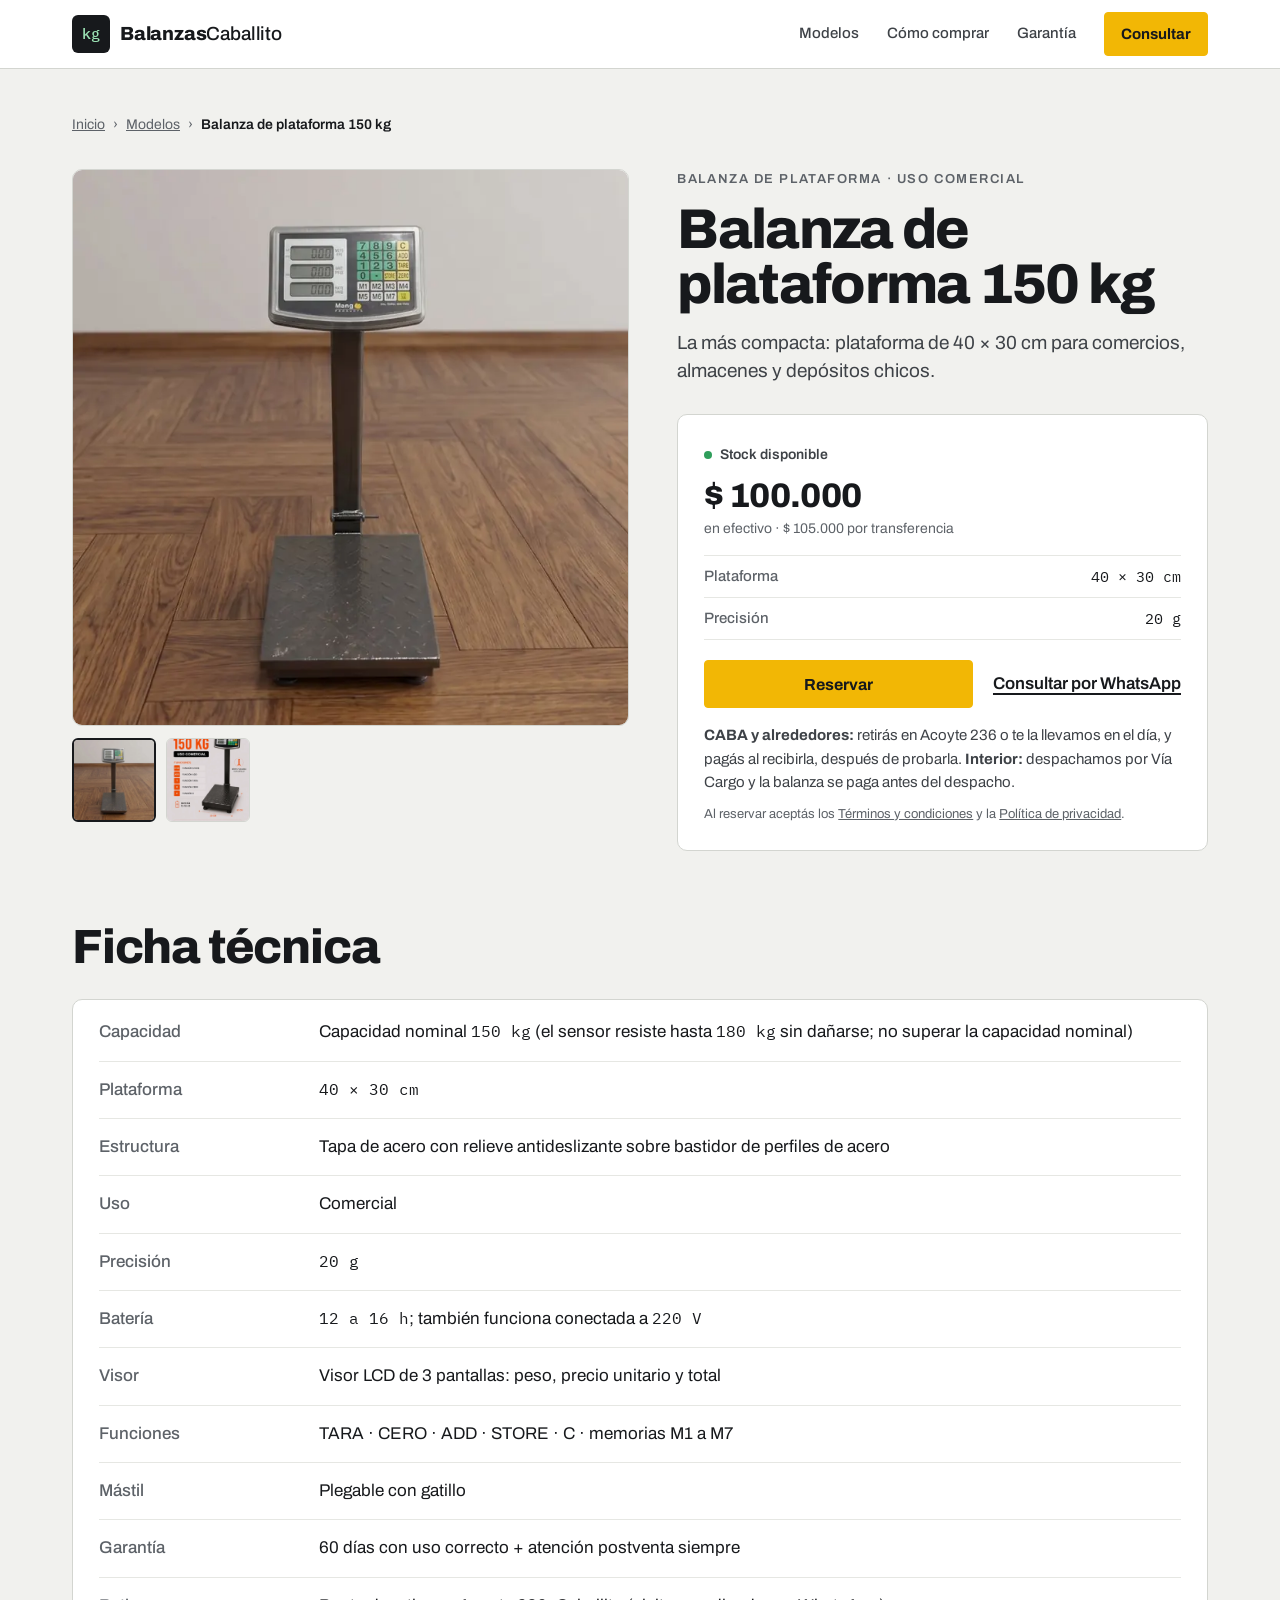
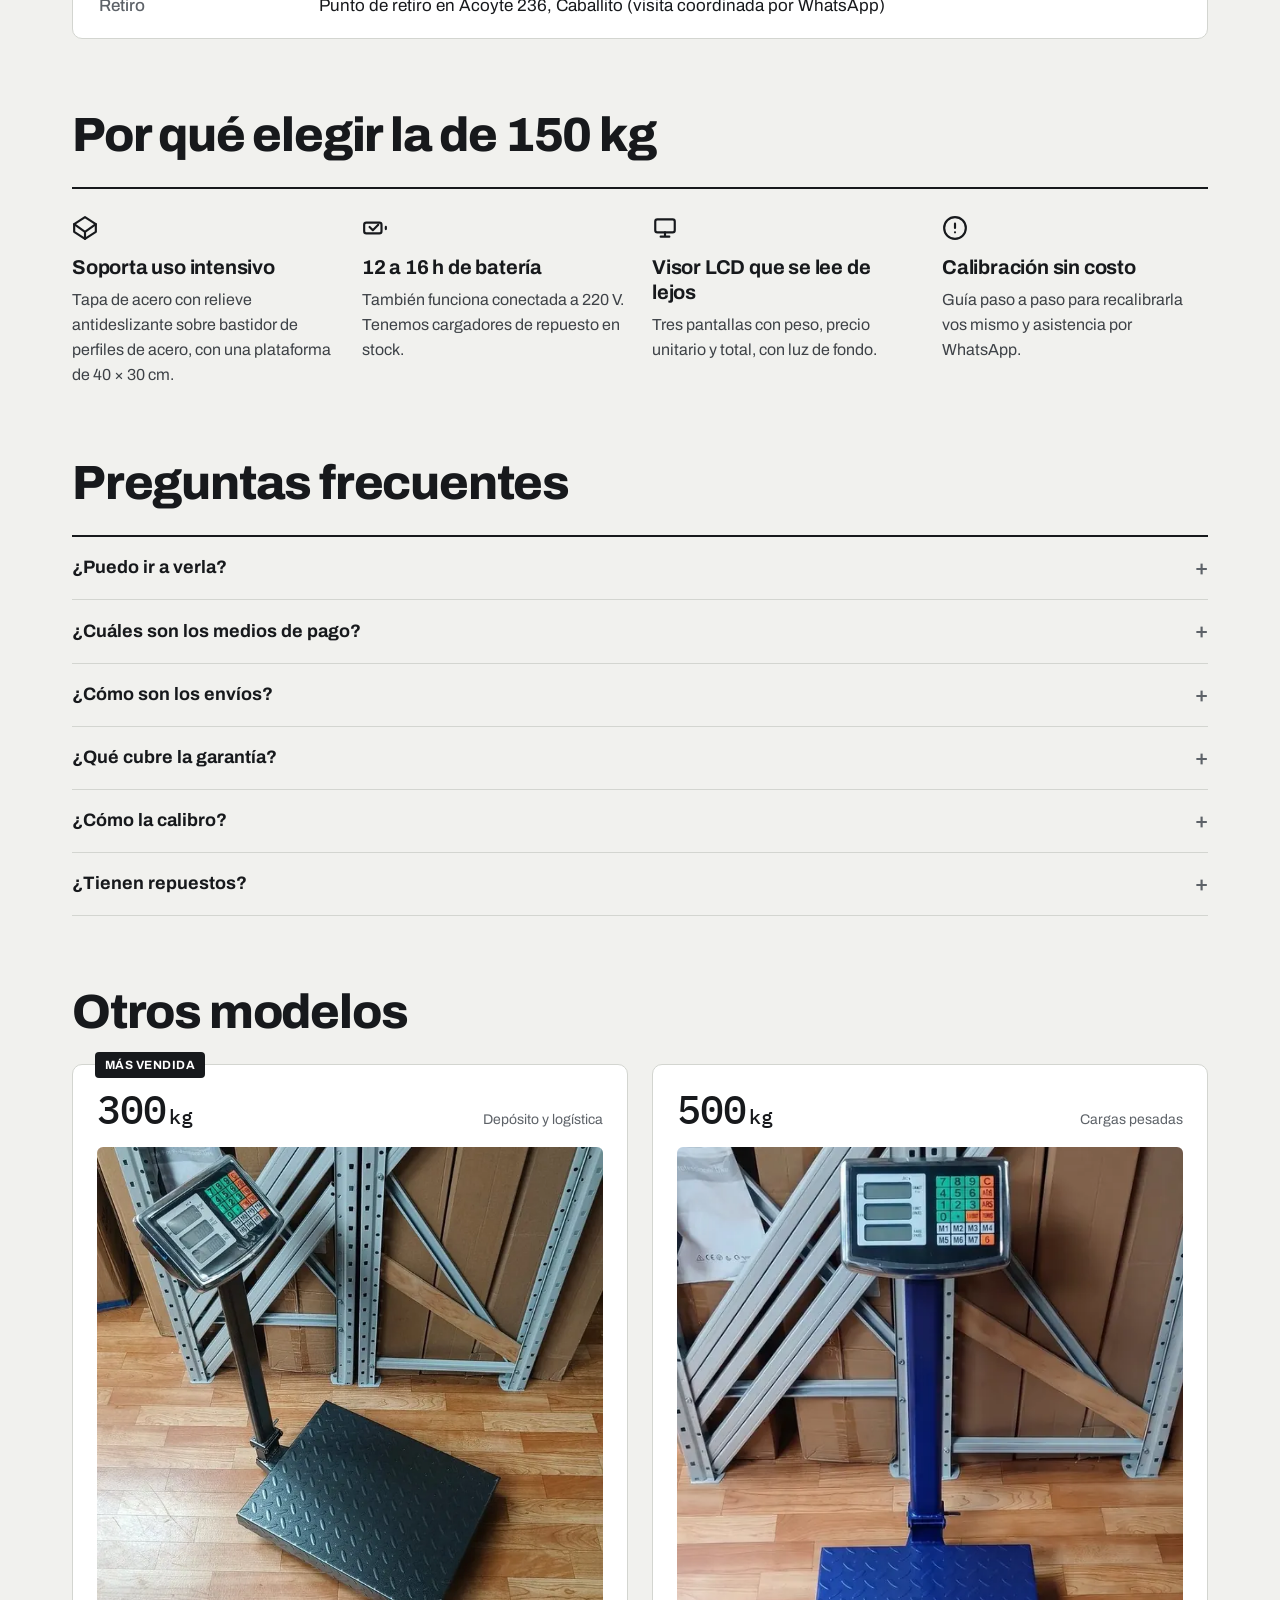
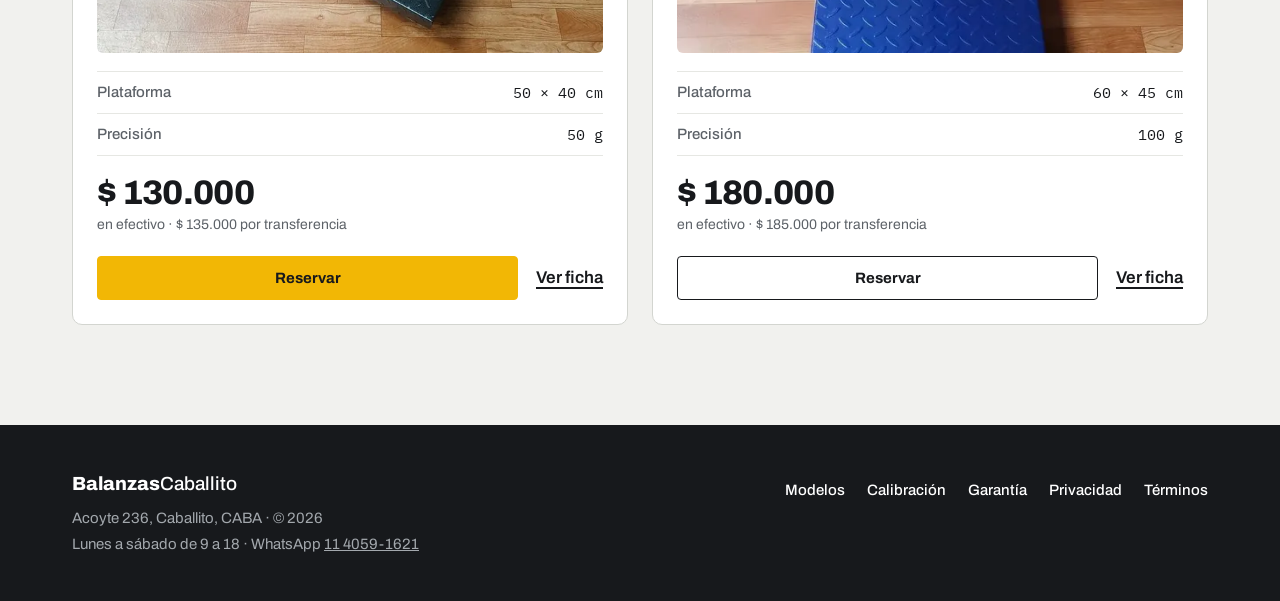
==== commit 08e979ac: "Rediseño del inicio y unificación de todas las páginas - Inicio nuevo según el mockup aprobado: hero" ====
--- a/balanza-150.html
+++ b/balanza-150.html
@@ -1,38 +1,45 @@
 <!doctype html>
-<html lang="es">
+<html lang="es-AR">
 <head>
 <meta charset="utf-8">
 <meta name="viewport" content="width=device-width, initial-scale=1, viewport-fit=cover">
-<title>Báscula 150 kg en Caballito · $100.000 | BalanzasCaballito</title>
-<meta name="description" content="Báscula de 150 kg, base 40 × 30 cm, uso comercial, precisión de 20 g. $100.000 contado o $105.000 por transferencia. Retiro en Caballito o envío en el día en CABA y alrededores. Garantía de 60 días.">
+<title>Balanza de plataforma 150 kg en Caballito, CABA | Balanzas Caballito</title>
+<meta name="description" content="Balanza de plataforma 150 kg: plataforma de 40 × 30 cm y precisión de 20 g. En stock en Caballito, entrega en el día en CABA y pago al recibir. Garantía de 60 días con uso correcto.">
+<meta name="keywords" content="balanza 150 kg, báscula 150 kg, balanza de plataforma 150 kg, balanza industrial, Caballito, CABA">
 <meta name="robots" content="index, follow">
-<meta name="theme-color" content="#D9D7D1">
+<meta name="theme-color" content="#17191C">
 <link rel="canonical" href="https://balanzas-caballito.vercel.app/balanza-150.html">
 <meta property="og:type" content="product">
 <meta property="og:url" content="https://balanzas-caballito.vercel.app/balanza-150.html">
-<meta property="og:title" content="Báscula 150 kg en Caballito · $100.000 | BalanzasCaballito">
-<meta property="og:description" content="Báscula de 150 kg, base 40 × 30 cm, uso comercial, precisión de 20 g. $100.000 contado o $105.000 por transferencia. Retiro en Caballito o envío en el día en CABA y alrededores. Garantía de 60 días.">
+<meta property="og:title" content="Balanza de plataforma 150 kg en Caballito, CABA | Balanzas Caballito">
+<meta property="og:description" content="Balanza de plataforma 150 kg: plataforma de 40 × 30 cm y precisión de 20 g. En stock en Caballito, entrega en el día en CABA y pago al recibir. Garantía de 60 días con uso correcto.">
 <meta property="og:image" content="https://balanzas-caballito.vercel.app/assets/img/flyer-150.jpg">
 <meta property="og:locale" content="es_AR">
+<meta property="og:site_name" content="Balanzas Caballito">
 <meta name="twitter:card" content="summary_large_image">
-<link rel="icon" type="image/png" href="assets/img/logo.png">
+<meta name="twitter:title" content="Balanza de plataforma 150 kg en Caballito, CABA | Balanzas Caballito">
+<meta name="twitter:description" content="Balanza de plataforma 150 kg: plataforma de 40 × 30 cm y precisión de 20 g. En stock en Caballito, entrega en el día en CABA y pago al recibir. Garantía de 60 días con uso correcto.">
+<meta name="twitter:image" content="https://balanzas-caballito.vercel.app/assets/img/flyer-150.jpg">
+<link rel="icon" href="assets/img/favicon.svg" type="image/svg+xml">
 <link rel="preconnect" href="https://fonts.googleapis.com">
 <link rel="preconnect" href="https://fonts.gstatic.com" crossorigin>
-<link href="https://fonts.googleapis.com/css2?family=Archivo:wdth,wght@62..125,100..900&family=Instrument+Sans:wght@400;500;600;700&family=DotGothic16&display=swap" rel="stylesheet">
+<link href="https://fonts.googleapis.com/css2?family=Archivo:wght@400;500;600;700;800&family=IBM+Plex+Mono:wght@400;500&display=swap" rel="stylesheet">
 <link rel="stylesheet" href="assets/css/site.css">
+<script>window.va=window.va||function(){(window.vaq=window.vaq||[]).push(arguments)};</script>
+<script defer src="/_vercel/insights/script.js"></script>
 <script type="application/ld+json">
 {
   "@context": "https://schema.org",
   "@type": "Product",
-  "name": "Báscula comercial 150 kg",
+  "name": "Balanza de plataforma 150 kg",
   "image": [
     "https://balanzas-caballito.vercel.app/assets/img/balanza-150.jpg",
     "https://balanzas-caballito.vercel.app/assets/img/flyer-150.jpg"
   ],
-  "description": "Báscula de 150 kg, base 40 × 30 cm, uso comercial, precisión de 20 g. $100.000 contado o $105.000 por transferencia. Retiro en Caballito o envío en el día en CABA y alrededores. Garantía de 60 días.",
+  "description": "Balanza de plataforma 150 kg, uso comercial. Plataforma de 40 × 30 cm, precisión de 20 g, batería de 12 a 16 h y visor LCD de 3 pantallas.",
   "brand": {
     "@type": "Brand",
-    "name": "BalanzasCaballito"
+    "name": "Balanzas Caballito"
   },
   "offers": {
     "@type": "Offer",
@@ -41,157 +48,151 @@
     "priceCurrency": "ARS",
     "availability": "https://schema.org/InStock",
     "seller": {
-      "@type": "Organization",
-      "name": "BalanzasCaballito"
+      "@type": "LocalBusiness",
+      "name": "Balanzas Caballito"
     }
   }
 }
 </script>
 </head>
-<body class="page-prod">
-
-<button class="floating-reserva" type="button" data-bot="150">Reservar Balanza YA</button>
+<body>
+<a class="skip" href="#main">Saltar al contenido</a>
 
 <header class="top">
-  <a class="logo" href="index.html"><img src="assets/img/logo.png" alt="Logo BalanzasCaballito" width="36" height="36"><span>BalanzasCaballito<span class="logo-dot-t">.</span></span></a>
-  <nav class="nav" aria-label="Principal">
-    <a class="nav-l" href="index.html#catalogo">Catálogo</a>
-    <a class="nav-l" href="index.html#compra">Cómo comprar</a>
-    <a class="nav-l" href="index.html#quienes-somos">Quiénes somos</a>
-    <a class="nav-l" href="garantia.html">Garantía</a>
-    <a class="nav-l" href="calibracion.html">Calibración</a>
-    <a class="btn btn--sm" href="https://wa.me/5491140591621?text=Hola%21%20Vengo%20de%20la%20web%2C%20estaba%20buscando%20una%20balanza%20y%20quer%C3%ADa%20hablar%20con%20alguien." target="_blank" rel="noopener">Consultar</a>
-    <button class="burger" type="button" aria-label="Abrir menú" aria-expanded="false" aria-controls="menu" onclick="openMenu()"><span></span><span></span><span></span></button>
-  </nav>
+  <div class="wrap">
+    <a class="logo" href="index.html"><span class="logo-mark" aria-hidden="true">kg</span><span><b>Balanzas</b><span class="sr-only"> </span><span class="l2">Caballito</span></span></a>
+    <nav class="nav" aria-label="Principal">
+      <a class="nav-l" href="index.html#modelos">Modelos</a>
+      <a class="nav-l" href="index.html#comprar">Cómo comprar</a>
+      <a class="nav-l" href="garantia.html">Garantía</a>
+      <a class="btn btn--sm" href="index.html#contacto">Consultar</a>
+    </nav>
+    <a class="btn btn--line btn--sm nav-mob" href="index.html#modelos">Modelos</a>
+  </div>
 </header>
 
-<div class="menu" id="menu" hidden>
-  <button class="menu-x" type="button" aria-label="Cerrar menú" onclick="closeMenu()">✕</button>
-  <a href="index.html#catalogo">Catálogo</a>
-  <a href="index.html#compra">Cómo comprar</a>
-  <a href="index.html#quienes-somos">Quiénes somos</a>
-  <a href="garantia.html">Garantía</a>
-  <a href="calibracion.html">Calibración</a>
-  <a href="index.html#contacto">Contacto</a>
-</div>
-
-<main class="prod">
-  <nav class="crumbs" aria-label="Ubicación"><a href="index.html">Inicio</a><span class="sep" aria-hidden="true">›</span><a href="index.html#catalogo">Catálogo</a><span class="sep" aria-hidden="true">›</span><span aria-current="page">Báscula 150 kg</span></nav>
+<main id="main" class="page">
+<div class="wrap">
+  <nav class="crumbs" aria-label="Ubicación"><a href="index.html">Inicio</a><span aria-hidden="true">›</span><a href="index.html#modelos">Modelos</a><span aria-hidden="true">›</span><span aria-current="page">Balanza de plataforma 150 kg</span></nav>
 
   <section class="p-hero">
     <div class="gal" data-gal>
-      <a class="gal-main" href="assets/img/balanza-150.jpg" target="_blank" rel="noopener"><img src="assets/img/balanza-150.jpg" alt="Báscula 150 kg, foto real" width="900" height="900" fetchpriority="high"></a>
+      <a class="gal-main" href="assets/img/balanza-150.jpg" target="_blank" rel="noopener"><img src="assets/img/balanza-150.webp" alt="Balanza de 150 kg sobre piso de madera, con la plataforma vacía y el mástil desplegado" width="720" height="720" fetchpriority="high"></a>
       <div class="gal-thumbs">
-        <button type="button" aria-pressed="true" data-src="assets/img/balanza-150.jpg" data-w="900" data-h="900" data-alt="Báscula 150 kg, foto real"><img src="assets/img/balanza-150.jpg" alt="Ver foto real"></button>
-        <button type="button" aria-pressed="false" data-src="assets/img/flyer-150.jpg" data-w="1000" data-h="1589" data-alt="Ficha de la báscula 150 kg: funciones, medidas y características"><img src="assets/img/flyer-150.jpg" alt="Ver ficha con medidas"></button>
+        <button type="button" aria-pressed="true" aria-label="Ver la foto real" data-src="assets/img/balanza-150.webp" data-href="assets/img/balanza-150.jpg" data-w="720" data-h="720" data-alt="Balanza de 150 kg sobre piso de madera, con la plataforma vacía y el mástil desplegado"><img src="assets/img/balanza-150.webp" alt="" width="84" height="84" loading="lazy"></button>
+        <button type="button" aria-pressed="false" aria-label="Ver la ficha con medidas y funciones" data-src="assets/img/flyer-150.webp" data-href="assets/img/flyer-150.jpg" data-w="800" data-h="1271" data-alt="Ficha de la balanza de 150 kg con medidas, funciones del tablero y características"><img src="assets/img/flyer-150.webp" alt="" width="84" height="84" loading="lazy"></button>
       </div>
     </div>
 
     <div class="p-info">
-      <div class="p-kicker"><span>Báscula digital · Uso comercial</span></div>
-      <h1>Báscula <span>150 kg</span></h1>
-      <p class="lead">La más compacta: base de 40 × 30 cm para comercios, almacenes y depósitos chicos.</p>
+      <div class="p-tags"><p class="eyebrow">Balanza de plataforma · Uso comercial</p></div>
+      <h1>Balanza de plataforma 150 kg</h1>
+      <p class="lead">La más compacta: plataforma de 40 × 30 cm para comercios, almacenes y depósitos chicos.</p>
       <div class="buy">
-        <div class="price">
-          <p><b>$100.000</b> <span>contado</span></p>
-          <p class="price-tr">$105.000 por transferencia</p>
-        </div>
-        <dl class="facts2">
-          <div><dt>Plataforma</dt><dd>40 × 30 cm</dd></div>
-          <div><dt>Precisión</dt><dd>20 g</dd></div>
-        </dl>
-        <div class="row"><button class="btn" type="button" data-bot="150">Reservar</button><a class="link" href="https://wa.me/5491140591621?text=Hola%2C%20quer%C3%ADa%20consultar%20stock%20de%20la%20Balanza%20150kg" target="_blank" rel="noopener">Consultar por WhatsApp</a></div>
-        <p class="note">No cobramos nada por adelantado. Retirás en Caballito o te la llevamos en el día en CABA y alrededores, y pagás después de probarla.</p>
-        <p class="legal">Al reservar aceptás los <a href="terminos.html">Términos y condiciones</a> y la <a href="privacidad.html">Política de privacidad</a>.</p>
+        <p class="stock">Stock disponible</p>
+        <p class="price" style="margin-top:10px"><b>$ 100.000</b><span>en efectivo · $ 105.000 por transferencia</span></p>
+        <table class="mini"><caption class="sr-only">Medidas de la balanza de 150 kg</caption><tbody>
+          <tr><th scope="row">Plataforma</th><td>40 × 30 cm</td></tr>
+          <tr><th scope="row">Precisión</th><td>20 g</td></tr>
+        </tbody></table>
+        <div class="row"><button class="btn" type="button" data-bot="150" data-origin="card_150">Reservar</button><a class="link" href="https://wa.me/5491140591621?text=Hola%2C%20vengo%20de%20la%20web%20de%20Balanzas%20Caballito%20y%20quiero%20consultar%20por%20la%20balanza%20de%20150%20kg." target="_blank" rel="noopener" data-wa="card_150">Consultar por WhatsApp</a></div>
+        <p class="buy-n"><strong>CABA y alrededores:</strong> retirás en Acoyte 236 o te la llevamos en el día, y pagás al recibirla, después de probarla. <strong>Interior:</strong> despachamos por Vía Cargo y la balanza se paga antes del despacho.</p>
+        <p class="buy-legal">Al reservar aceptás los <a href="terminos.html">Términos y condiciones</a> y la <a href="privacidad.html">Política de privacidad</a>.</p>
       </div>
     </div>
   </section>
 
-  <section class="p-sec">
-    <h2>Ficha técnica.</h2>
+  <section class="p-sec" aria-labelledby="h-ficha">
+    <h2 id="h-ficha">Ficha técnica</h2>
     <dl class="spec-list">
-      <div><dt>Capacidad</dt><dd>150 kg · el sensor resiste hasta 180 kg</dd></div>
-      <div><dt>Plataforma</dt><dd>40 × 30 cm, acero con relieve antideslizante</dd></div>
+      <div><dt>Capacidad</dt><dd>Capacidad nominal <span class="mono">150 kg</span> (el sensor resiste hasta <span class="mono">180 kg</span> sin dañarse; no superar la capacidad nominal)</dd></div>
+      <div><dt>Plataforma</dt><dd><span class="mono">40 × 30 cm</span></dd></div>
+      <div><dt>Estructura</dt><dd>Tapa de acero con relieve antideslizante sobre bastidor de perfiles de acero</dd></div>
       <div><dt>Uso</dt><dd>Comercial</dd></div>
-      <div><dt>Precisión</dt><dd>20 gramos</dd></div>
-      <div><dt>Batería</dt><dd>12 a 16 hs · carga directa a 220 V</dd></div>
-      <div><dt>Visor</dt><dd>3 pantallas LCD: peso, precio unitario y total</dd></div>
-      <div><dt>Funciones</dt><dd>STORE · ADD · TARA · CERO · C · memorias M1 a M7</dd></div>
+      <div><dt>Precisión</dt><dd><span class="mono">20 g</span></dd></div>
+      <div><dt>Batería</dt><dd><span class="mono">12 a 16 h</span>; también funciona conectada a <span class="mono">220 V</span></dd></div>
+      <div><dt>Visor</dt><dd>Visor LCD de 3 pantallas: peso, precio unitario y total</dd></div>
+      <div><dt>Funciones</dt><dd>TARA · CERO · ADD · STORE · C · memorias M1 a M7</dd></div>
       <div><dt>Mástil</dt><dd>Plegable con gatillo</dd></div>
-      <div><dt>Garantía</dt><dd>60 días escrita, con uso correcto</dd></div>
-      <div><dt>Stock</dt><dd>Permanente en nuestro local de Caballito</dd></div>
+      <div><dt>Garantía</dt><dd>60 días con uso correcto + atención postventa siempre</dd></div>
+      <div><dt>Retiro</dt><dd>Punto de retiro en Acoyte 236, Caballito (visita coordinada por WhatsApp)</dd></div>
     </dl>
   </section>
 
-  <section class="p-sec">
-    <h2>Por qué elegir la 150 kg.</h2>
-    <ul class="steps perks">
-      <li class="step"><svg width="26" height="26" viewBox="0 0 24 24" fill="none" stroke="currentColor" stroke-width="1.8" stroke-linecap="round" stroke-linejoin="round" aria-hidden="true"><polygon points="12 2 22 8.5 22 15.5 12 22 2 15.5 2 8.5"/><line x1="12" y1="22" x2="12" y2="15.5"/><polyline points="22 8.5 12 15.5 2 8.5"/></svg><h3>Estructura reforzada</h3><p>Se banca el uso pesado en depósitos, comercios o logística. Plataforma antideslizante de 40 × 30 cm en acero tratado.</p></li>
-      <li class="step"><svg width="26" height="26" viewBox="0 0 24 24" fill="none" stroke="currentColor" stroke-width="1.8" stroke-linecap="round" stroke-linejoin="round" aria-hidden="true"><rect x="2" y="7" width="16" height="10" rx="2"/><path d="M22 11v2"/><path d="M7 11l3 3 5-5"/></svg><h3>Batería de larga duración</h3><p>Entre 12 y 16 hs de autonomía real. Carga directa a 220 V. Tenemos repuestos de cargadores siempre.</p></li>
-      <li class="step"><svg width="26" height="26" viewBox="0 0 24 24" fill="none" stroke="currentColor" stroke-width="1.8" stroke-linecap="round" stroke-linejoin="round" aria-hidden="true"><rect x="3" y="4" width="18" height="12" rx="2"/><line x1="8" y1="20" x2="16" y2="20"/><line x1="12" y1="16" x2="12" y2="20"/></svg><h3>Visor que se lee de lejos</h3><p>Tres pantallas con peso, precio unitario y total. Ideal para trabajar rápido.</p></li>
-      <li class="step"><svg width="26" height="26" viewBox="0 0 24 24" fill="none" stroke="currentColor" stroke-width="1.8" stroke-linecap="round" stroke-linejoin="round" aria-hidden="true"><circle cx="12" cy="12" r="10"/><line x1="12" y1="8" x2="12" y2="12"/><line x1="12" y1="16" x2="12.01" y2="16"/></svg><h3>Soporte incluido</h3><p>Guía de calibración para clientes: si se descalibra, la ajustás vos mismo paso a paso, sin costo.</p></li>
+  <section class="p-sec" aria-labelledby="h-por">
+    <h2 id="h-por">Por qué elegir la de 150 kg</h2>
+    <ul class="perks">
+      <li><svg class="ico" viewBox="0 0 24 24" aria-hidden="true"><path d="M12 2l10 6.5v7L12 22 2 15.5v-7z"/><path d="M12 22v-6.5M22 8.5l-10 7-10-7"/></svg><h3>Soporta uso intensivo</h3><p>Tapa de acero con relieve antideslizante sobre bastidor de perfiles de acero, con una plataforma de 40 × 30 cm.</p></li>
+      <li><svg class="ico" viewBox="0 0 24 24" aria-hidden="true"><rect x="2" y="7" width="16" height="10" rx="2"/><path d="M22 11v2M7 11l3 3 5-5"/></svg><h3>12 a 16 h de batería</h3><p>También funciona conectada a 220 V. Tenemos cargadores de repuesto en stock.</p></li>
+      <li><svg class="ico" viewBox="0 0 24 24" aria-hidden="true"><rect x="3" y="4" width="18" height="12" rx="2"/><path d="M8 20h8M12 16v4"/></svg><h3>Visor LCD que se lee de lejos</h3><p>Tres pantallas con peso, precio unitario y total, con luz de fondo.</p></li>
+      <li><svg class="ico" viewBox="0 0 24 24" aria-hidden="true"><circle cx="12" cy="12" r="10"/><path d="M12 8v4M12 16h.01"/></svg><h3>Calibración sin costo</h3><p>Guía paso a paso para recalibrarla vos mismo y asistencia por WhatsApp.</p></li>
     </ul>
   </section>
 
-  <section class="p-sec">
+  <section class="p-sec" aria-labelledby="h-faq">
+    <h2 id="h-faq">Preguntas frecuentes</h2>
     <div class="faq">
-      <h3>Preguntas frecuentes</h3>
-      <details><summary>¿Tienen local a la calle?</summary><p>Somos oficina comercial con atención personalizada y punto de retiro en Acoyte 236, Caballito. Coordinamos la visita por WhatsApp una vez confirmada la compra.</p></details>
-      <details><summary>¿Cuáles son los medios de pago?</summary><p>Efectivo al retirar, transferencia y Mercado Pago. Cuotas con tarjeta de crédito, a consultar.</p></details>
-      <details><summary>¿Cómo son los envíos?</summary><p>Retirás en Acoyte 236, Caballito, o te la llevamos en el día en CABA y alrededores. No cobramos nada por adelantado: pagás todo al retirar o al recibir, después de probar la balanza. Al interior despachamos por Vía Cargo: te mostramos un video del stock con la hora del momento y comprobantes de despacho, y te cotizamos el flete, que generalmente se abona directo a Vía Cargo.</p></details>
-      <details><summary>¿Qué cubre la garantía?</summary><p>60 días de garantía escrita, con uso correcto, contra defectos de fabricación: sensor de carga, placa lógica y visor digital. No cubre maltrato, sobrecarga ni exposición a líquidos. <a href="garantia.html">Ver la garantía completa</a>.</p></details>
-      <details><summary>¿Cómo calibro mi balanza?</summary><p>Tenemos una <a href="calibracion.html">guía de calibración</a> simple para que la ajustes vos mismo, y te asistimos por WhatsApp si la necesitás.</p></details>
-      <details><summary>¿Tienen repuestos?</summary><p>Sí. Tenemos stock de transformadores de 6 V a 220 V y de enchufes directos a 220 V para todos los modelos.</p></details>
+      <details><summary>¿Puedo ir a verla?</summary><p>Sí. El punto de retiro está en Acoyte 236, Caballito. Coordinamos la visita por <a href="https://wa.me/5491140591621?text=Hola%2C%20vengo%20de%20la%20web%20de%20Balanzas%20Caballito%20y%20quiero%20consultar%20por%20la%20balanza%20de%20150%20kg." target="_blank" rel="noopener" data-wa="card_150">WhatsApp</a>, de lunes a sábado de 9 a 18.</p></details>
+      <details><summary>¿Cuáles son los medios de pago?</summary><p>Efectivo, transferencia y Mercado Pago. Cuotas con tarjeta a consultar.</p></details>
+      <details><summary>¿Cómo son los envíos?</summary><p>Retirás en Acoyte 236 o te la llevamos en el día en CABA y alrededores (Vicente López, San Martín, Tres de Febrero, La Matanza, Lanús y Avellaneda). En esos casos pagás la balanza y el envío al recibirla, después de probarla. Al interior despachamos por Vía Cargo: te mandamos un video del stock con la hora del día y comprobantes de despacho; la balanza se paga antes del despacho y el flete lo pagás directo a Vía Cargo.</p></details>
+      <details><summary>¿Qué cubre la garantía?</summary><p>60 días con uso correcto contra defectos de fabricación: sensor de carga, placa lógica y visor. La atención postventa sigue siempre, también después de la garantía. No cubre maltrato, sobrecarga ni exposición a líquidos. <a href="garantia.html">Ver la garantía completa</a>.</p></details>
+      <details><summary>¿Cómo la calibro?</summary><p>Viene lista. Si con el tiempo la necesitás recalibrar, tenés una <a href="calibracion.html">guía de calibración</a> paso a paso y te asistimos por WhatsApp.</p></details>
+      <details><summary>¿Tienen repuestos?</summary><p>Sí. Tenemos cargadores de 220 V (transformador a 6 V) y enchufes directos a 220 V, según el modelo. <span class="pend">[Confirmar con Nicolás el sistema de carga exacto]</span></p></details>
     </div>
   </section>
 
-  <section class="p-sec">
-    <h2>Otros modelos.</h2>
-    <ul class="cards">
-      <li class="card">
-        <a class="card-img" href="balanza-300.html"><img src="assets/img/balanza-300.jpg" alt="Báscula 300 kg" width="900" height="900" loading="lazy"></a>
-        <div class="card-top"><h3 class="led" aria-label="Báscula 300 kg"><b>300</b><i>kg</i></h3><span class="tag">Más vendido</span></div>
-        <dl class="facts2">
-          <div><dt>Plataforma</dt><dd>50 × 40 cm</dd></div>
-          <div><dt>Uso</dt><dd>Industrial</dd></div>
-        </dl>
-        <div class="price">
-          <p><b>$130.000</b> <span>contado</span></p>
-          <p class="price-tr">$135.000 por transferencia</p>
-        </div>
-        <div class="row"><button class="btn btn--sm" type="button" data-bot="300">Reservar</button><a class="link" href="balanza-300.html">Ver detalle</a></div>
+  <section class="p-sec" aria-labelledby="h-otros">
+    <h2 id="h-otros">Otros modelos</h2>
+    <ul class="cards cards--2">
+      <li class="card" data-model="300">
+        <div class="card-tags"><span class="tag">Más vendida</span></div>
+        <div class="card-head"><h3 class="card-name">300<small>kg</small></h3><span class="card-uso">Depósito y logística</span></div>
+        <a class="card-img" href="balanza-300.html" data-ficha="300" tabindex="-1" aria-hidden="true"><img src="assets/img/balanza-300.webp" alt="" width="720" height="720" loading="lazy"></a>
+        <table class="mini"><caption class="sr-only">Medidas de la balanza de 300 kg</caption><tbody>
+          <tr><th scope="row">Plataforma</th><td>50 × 40 cm</td></tr>
+          <tr><th scope="row">Precisión</th><td>50 g</td></tr>
+        </tbody></table>
+        <p class="price"><b>$ 130.000</b><span>en efectivo · $ 135.000 por transferencia</span></p>
+        <div class="row"><button class="btn btn--sm" type="button" data-bot="300" data-origin="card_300">Reservar</button><a class="link" href="balanza-300.html" data-ficha="300">Ver ficha</a></div>
       </li>
-      <li class="card">
-        <a class="card-img" href="balanza-500.html"><img src="assets/img/balanza-500.jpg" alt="Báscula 500 kg" width="900" height="720" loading="lazy"></a>
-        <div class="card-top"><h3 class="led" aria-label="Báscula 500 kg"><b>500</b><i>kg</i></h3></div>
-        <dl class="facts2">
-          <div><dt>Plataforma</dt><dd>60 × 45 cm</dd></div>
-          <div><dt>Uso</dt><dd>Industrial</dd></div>
-        </dl>
-        <div class="price">
-          <p><b>$180.000</b> <span>contado</span></p>
-          <p class="price-tr">$185.000 por transferencia</p>
-        </div>
-        <div class="row"><button class="btn btn--sm" type="button" data-bot="500">Reservar</button><a class="link" href="balanza-500.html">Ver detalle</a></div>
+      <li class="card" data-model="500">
+        <div class="card-tags"></div>
+        <div class="card-head"><h3 class="card-name">500<small>kg</small></h3><span class="card-uso">Cargas pesadas</span></div>
+        <a class="card-img" href="balanza-500.html" data-ficha="500" tabindex="-1" aria-hidden="true"><img src="assets/img/balanza-500.webp" alt="" width="720" height="576" loading="lazy"></a>
+        <table class="mini"><caption class="sr-only">Medidas de la balanza de 500 kg</caption><tbody>
+          <tr><th scope="row">Plataforma</th><td>60 × 45 cm</td></tr>
+          <tr><th scope="row">Precisión</th><td>100 g</td></tr>
+        </tbody></table>
+        <p class="price"><b>$ 180.000</b><span>en efectivo · $ 185.000 por transferencia</span></p>
+        <div class="row"><button class="btn btn--line btn--sm" type="button" data-bot="500" data-origin="card_500">Reservar</button><a class="link" href="balanza-500.html" data-ficha="500">Ver ficha</a></div>
       </li>
     </ul>
   </section>
-
-  <footer class="foot">
-    <div class="foot-logo"><strong>BalanzasCaballito</strong><span>.</span></div>
-    <ul class="foot-links">
-      <li><a href="index.html#catalogo">Catálogo</a></li>
-      <li><a href="calibracion.html">Calibración</a></li>
-      <li><a href="garantia.html">Garantía</a></li>
-      <li><a href="index.html#quienes-somos">Quiénes somos</a></li>
-      <li><a href="privacidad.html">Privacidad</a></li>
-      <li><a href="terminos.html">Términos</a></li>
-    </ul>
-    <p class="foot-copy">© 2026 <strong>BalanzasCaballito</strong>. Todos los derechos reservados.</p>
-  </footer>
+</div>
 </main>
 
+<footer class="foot">
+  <div class="wrap">
+    <div>
+      <p class="foot-brand"><b>Balanzas</b><span>Caballito</span></p>
+      <p class="foot-info">Acoyte 236, Caballito, CABA · © 2026<br>Lunes a sábado de 9 a 18 · WhatsApp <a href="https://wa.me/5491140591621" target="_blank" rel="noopener">11 4059-1621</a></p>
+    </div>
+    <nav aria-label="Pie de página">
+      <ul class="foot-links">
+        <li><a href="index.html#modelos">Modelos</a></li>
+        <li><a href="calibracion.html">Calibración</a></li>
+        <li><a href="garantia.html">Garantía</a></li>
+        <li><a href="privacidad.html">Privacidad</a></li>
+        <li><a href="terminos.html">Términos</a></li>
+      </ul>
+    </nav>
+  </div>
+</footer>
+
+<a class="wabar" href="https://wa.me/5491140591621?text=Hola%2C%20vengo%20de%20la%20web%20de%20Balanzas%20Caballito%20y%20quiero%20consultar%20por%20la%20balanza%20de%20150%20kg." target="_blank" rel="noopener" data-wa="barra_movil"><svg class="ico" viewBox="0 0 24 24" aria-hidden="true"><path d="M7.9 20A9 9 0 1 0 4 16.1L2 22z"/><path d="M9.2 8.6c.3 3 3.1 5.8 6.1 6.1l1-1.3-1.7-1-.9.7a4.3 4.3 0 0 1-2.9-2.9l.7-.9-1-1.7z"/></svg>Consultar por WhatsApp</a>
+
+<script src="data/productos.js"></script>
 <script src="assets/js/site.js"></script>
-<script src="assets/js/bot.js"></script>
+<script src="assets/js/bot.js" defer></script>
 </body>
 </html>
--- a/assets/css/site.css
+++ b/assets/css/site.css
@@ -1,439 +1,443 @@
-/* Concept: a 3D platform scale (modeled on the real unit: textured steel lid, tube frame, aluminium load cell,
-   hinged mast, C1 display head) that opens up as you scroll; light "outside" and dark "inside" chapters;
-   LED dot-matrix readouts as the one bold device; soft rounded surfaces, never circular. */
+/* Balanzas Caballito — hoja única del sitio.
+   Paleta industrial: tinta, hormigón y blanco; el amarillo de seguridad solo en botones primarios,
+   números de pasos y el bloque de contacto. Números técnicos siempre en IBM Plex Mono. */
 :root{
-  --concreto:#D9D7D1;
-  --tinta:#14161A;
-  --carbon:#0F1114;
-  --hueso:#ECE9E1;
-  --led:#FF4F1F;
-  --pane:#0B0C0D;
-  --pane-dim:#A39A93;
-  --bg:var(--concreto);
-  --fg:var(--tinta);
-  --muted:#464A50;
-  --line:rgba(20,22,26,.2);
-  --panel:rgba(224,222,216,.86);
-  --r-lg:10px;
-  --r-md:7px;
-  --r-sm:5px;
-  --naranja:#F26A1B;
-  --naranja-hi:#FF8A3D;
-  --naranja-lo:#D24E08;
-  --naranja-ink:#1B0D04;
-  --font-display:'Archivo','Arial Narrow',Arial,sans-serif;
-  --font-body:'Instrument Sans',system-ui,-apple-system,'Segoe UI',sans-serif;
-  --font-led:'DotGothic16','Courier New',monospace;
-}
-body.is-dark{
-  --bg:var(--carbon);
-  --fg:var(--hueso);
-  --muted:#A7ADB3;
-  --line:rgba(236,233,225,.2);
-  --panel:rgba(26,29,33,.8);
-}
-*{box-sizing:border-box}
-html{scroll-behavior:smooth}
-@media (prefers-reduced-motion:reduce){html{scroll-behavior:auto}}
-body{
-  margin:0;background:var(--bg);color:var(--fg);
-  font-family:var(--font-body);font-size:1.0625rem;line-height:1.55;
-  padding-left:max(16px,env(safe-area-inset-left,0px));
-  padding-right:max(16px,env(safe-area-inset-right,0px));
-  transition:background-color .7s ease,color .7s ease;
-}
-body::before{content:"";position:fixed;inset:0 0 auto;height:env(safe-area-inset-top,0px);z-index:30;background:var(--bg);transition:background-color .7s ease}
+  --ink:#17191C;
+  --concrete:#F1F1EE;
+  --white:#FFFFFF;
+  --line:#D3D5D0;
+  --line-soft:#E6E7E3;
+  --text-2:#3E4247;
+  --text-3:#5D6268;
+  --muted-dark:#A3A8AD;
+  --safety:#F2B705;
+  --lcd-bg:#0E1A14;
+  --lcd:#9BE3B4;
+
+  --r-btn:4px;
+  --r-card:10px;
+  --r-step:8px;
+  --r-pill:999px;
+  --r-lcd:4px;
+
+  --font:'Archivo',system-ui,-apple-system,'Segoe UI',Arial,sans-serif;
+  --mono:'IBM Plex Mono',ui-monospace,'SFMono-Regular',Consolas,monospace;
+
+  --gutter:32px;
+  --sec:100px;
+}
+@media (max-width:640px){:root{--gutter:18px;--sec:64px}}
+
+*,*::before,*::after{box-sizing:border-box}
+html{scroll-behavior:smooth;-webkit-text-size-adjust:100%;scroll-padding-top:80px}
+@media (prefers-reduced-motion:reduce){html{scroll-behavior:auto}*{transition:none!important;animation:none!important}}
+body{margin:0;background:var(--concrete);color:var(--ink);font-family:var(--font);font-size:17px;line-height:1.55}
+@media (max-width:640px){body{font-size:16px;padding-bottom:calc(54px + env(safe-area-inset-bottom,0px))}}
+h1,h2,h3,h4,p,ul,ol,dl,dd,figure,blockquote{margin:0}
+ul,ol{padding:0}
+img,svg{display:block;max-width:100%}
+img{height:auto}
 a{color:inherit}
-:focus-visible{outline:3px solid var(--led);outline-offset:3px}
-h1,h2,h3,p,ol,ul,dl,dd,figure{margin:0}
-
-#gl{position:fixed;inset:0;width:100%;height:100%;z-index:0;display:block;pointer-events:none}
-
-/* header */
-.top{
-  position:fixed;top:0;left:0;right:0;z-index:20;
-  display:flex;align-items:center;justify-content:space-between;gap:1rem;
-  padding-top:calc(.85rem + env(safe-area-inset-top,0px));padding-bottom:.85rem;
-  padding-left:max(16px,env(safe-area-inset-left,0px));padding-right:max(16px,env(safe-area-inset-right,0px));
-  background:linear-gradient(var(--bg),transparent);
-}
-.logo{display:flex;align-items:center;gap:.6rem;text-decoration:none;font-family:var(--font-display);font-weight:800;font-stretch:112%;font-size:1.15rem;letter-spacing:-.02em}
-.logo-dot{width:.85rem;height:.85rem;background:var(--naranja);display:inline-block;border-radius:2px}
-.nav{display:flex;align-items:center;gap:1.4rem;font-size:.95rem;font-weight:500}
-.nav a{text-decoration:none}
-.nav a:hover{text-decoration:underline;text-underline-offset:4px}
-.nav a.btn:hover{text-decoration:none}
-@media (max-width:760px){.nav .nav-l{display:none}}
-
-/* page weight meter */
-.meter{
-  position:fixed;z-index:15;left:max(16px,env(safe-area-inset-left,0px));bottom:calc(1rem + env(safe-area-inset-bottom,0px));
-  display:flex;align-items:baseline;gap:.5rem;pointer-events:none;font-family:var(--font-led);line-height:1;
-}
-.meter-l{font-family:var(--font-body);font-size:.78rem;color:var(--muted);max-width:5.5rem;line-height:1.15}
-.meter-v{font-size:1.9rem;color:var(--fg)}
-.meter-u{font-size:1rem;color:var(--muted)}
-@media (max-width:620px){.meter{display:none}}
-
-/* chapters */
-.chap{position:relative;z-index:1}
-.chap--story{height:165vh}
-.pin{position:sticky;top:0;height:100vh;height:100svh;display:flex;align-items:center}
-.wrap{width:100%;max-width:75rem;margin:0 auto}
-.copy{max-width:31rem;display:flex;flex-direction:column;gap:1.15rem;align-items:flex-start}
-.pin--r .copy{margin-left:auto}
-.kicker{font-size:.95rem;color:var(--muted);font-weight:500}
-h1{font-family:var(--font-display);font-weight:800;font-stretch:112%;font-size:clamp(2.9rem,7.4vw,6.8rem);line-height:.94;letter-spacing:-.035em;text-wrap:balance}
-h2{font-family:var(--font-display);font-weight:800;font-stretch:112%;font-size:clamp(2rem,4.3vw,3.6rem);line-height:1;letter-spacing:-.03em;text-wrap:balance}
-h3{font-family:var(--font-display);font-weight:700;font-stretch:108%;font-size:1.35rem;letter-spacing:-.015em;line-height:1.15}
-.lead{font-size:1.2rem;max-width:28rem}
-.cue{font-size:.95rem;color:var(--muted)}
-.row{display:flex;flex-wrap:wrap;gap:1rem 1.6rem;align-items:center}
-@media (max-width:800px){
-  .pin{align-items:flex-end;padding-bottom:max(2.2rem,env(safe-area-inset-bottom,0px))}
-  .copy{max-width:none;background:var(--panel);padding:1.2rem;border-radius:var(--r-lg);backdrop-filter:blur(12px);-webkit-backdrop-filter:blur(12px)}
-  .pin--r .copy{margin-left:0}
-  .chap--story{height:150vh}
-}
-
-/* LED readout */
-.led{display:inline-flex;flex-wrap:wrap;align-items:baseline;gap:.15rem .6rem;align-self:flex-start;max-width:100%;background:var(--pane);color:var(--led);padding:.7rem 1.1rem .8rem;border-radius:var(--r-md);box-shadow:inset 0 0 0 1px rgba(255,255,255,.07),0 14px 30px -18px rgba(0,0,0,.6);font-family:var(--font-led);line-height:1}
-.led b{font-weight:400;font-size:clamp(2.1rem,4.2vw,3.3rem);text-shadow:0 0 16px rgba(255,79,31,.55)}
-.led b.led-s{font-size:clamp(1.3rem,2.6vw,1.9rem)}
-.led i{font-style:normal;font-size:1.15rem}
-.led small{display:block;width:100%;margin-top:.55rem;font-family:var(--font-body);font-size:.82rem;color:var(--pane-dim)}
-
-/* buttons and links */
-.btn{
-  display:inline-flex;align-items:center;gap:.6rem;min-height:3.25rem;padding:0 1.7rem;
-  background:linear-gradient(180deg,var(--naranja-hi) 0%,var(--naranja) 48%,var(--naranja-lo) 100%);color:var(--naranja-ink);box-shadow:inset 0 1px 0 rgba(255,255,255,.45),inset 0 -3px 0 rgba(120,35,0,.35),0 1px 0 rgba(120,35,0,.5),0 12px 22px -12px rgba(210,78,8,.85);text-shadow:0 1px 0 rgba(255,255,255,.25);font-family:var(--font-body);font-weight:700;font-size:1.05rem;text-decoration:none;border:0;cursor:pointer;
-  border-radius:var(--r-md);transition:transform .15s ease,filter .15s ease;
-}
-.btn:hover{transform:translateY(-2px);filter:saturate(1.1) brightness(1.04)}
-.btn:active{transform:translateY(1px);box-shadow:inset 0 2px 4px rgba(120,35,0,.45)}
-.btn--sm{min-height:2.75rem;padding:0 1.2rem;font-size:.95rem;border-radius:var(--r-sm)}
-.btn--big{min-height:4rem;padding:0 2.2rem;font-size:1.25rem;border-radius:var(--r-lg)}
-.link{font-weight:600;text-underline-offset:5px}
-
-/* flow chapters */
-.chap--flow{padding-block:14vh 12vh}
-#catalogo{padding-top:30vh}
-.chap--flow .wrap{display:flex;flex-direction:column;gap:2.5rem}
-.head{max-width:34rem;display:flex;flex-direction:column;gap:1rem}
-.cards{list-style:none;padding:0;margin:clamp(9rem,24vh,18rem) 0 0;display:grid;grid-template-columns:repeat(3,minmax(0,1fr));gap:1rem;max-width:66rem}
-.card{display:flex;flex-direction:column;gap:1rem;padding:1.25rem;background:var(--panel);border:1px solid var(--line);border-radius:var(--r-lg);box-shadow:0 22px 44px -30px rgba(0,0,0,.55);min-width:0;backdrop-filter:blur(12px);-webkit-backdrop-filter:blur(12px)}
-.card-top{display:flex;flex-wrap:wrap;gap:.5rem;align-items:center;justify-content:space-between}
-.tag{background:linear-gradient(180deg,var(--naranja-hi) 0%,var(--naranja) 48%,var(--naranja-lo) 100%);color:var(--naranja-ink);box-shadow:inset 0 1px 0 rgba(255,255,255,.45),inset 0 -3px 0 rgba(120,35,0,.35),0 1px 0 rgba(120,35,0,.5),0 12px 22px -12px rgba(210,78,8,.85);font-weight:700;font-size:.74rem;letter-spacing:.06em;text-transform:uppercase;padding:.25rem .6rem;border-radius:var(--r-sm)}
-.card .row{margin-top:auto;padding-top:.4rem}
-.note{font-size:.95rem;color:var(--muted);max-width:40rem}
-@media (max-width:980px){.cards{grid-template-columns:repeat(2,minmax(0,1fr));margin-top:clamp(7rem,22vh,14rem)}}
-@media (max-width:520px){.cards{grid-template-columns:minmax(0,1fr)}}
-
-.steps{list-style:none;padding:0;display:grid;grid-template-columns:repeat(3,minmax(0,1fr));gap:1rem;max-width:62rem}
-.step{background:var(--panel);border:1px solid var(--line);border-radius:var(--r-lg);box-shadow:0 22px 44px -30px rgba(0,0,0,.55);padding:1.35rem;display:flex;flex-direction:column;gap:.6rem;min-width:0;backdrop-filter:blur(12px);-webkit-backdrop-filter:blur(12px)}
-.step-n{font-family:var(--font-led);font-size:2.4rem;line-height:1;color:var(--fg)}
-.step p{color:var(--muted);font-size:.98rem}
-@media (max-width:820px){.steps{grid-template-columns:minmax(0,1fr)}}
-
-.about{display:flex;flex-wrap:wrap;gap:2.5rem 3rem;align-items:flex-start}
-.about>*{min-width:0}
-.about .head{flex:1 1 22rem;background:var(--panel);border:1px solid var(--line);border-radius:var(--r-lg);padding:1.5rem;backdrop-filter:blur(12px);-webkit-backdrop-filter:blur(12px)}
-.ph{position:relative;aspect-ratio:1;overflow:hidden;background:var(--panel);border:1px solid var(--line);border-radius:var(--r-lg)}
-.ph img{display:block;width:100%;height:100%;object-fit:cover}
-.ph figcaption{position:absolute;inset:auto 0 0;padding:2.2rem .9rem .8rem;font-size:.85rem;line-height:1.3;color:#ECE9E1;background:linear-gradient(transparent,rgba(15,17,20,.82))}
-@media (max-width:620px){.ph figcaption{font-size:.78rem;padding:1.8rem .7rem .65rem}}
-.faq{max-width:46rem;background:var(--panel);border:1px solid var(--line);border-radius:var(--r-lg);padding:1.5rem;backdrop-filter:blur(12px);-webkit-backdrop-filter:blur(12px);display:flex;flex-direction:column;gap:.2rem}
-.faq details{border-top:1px solid var(--line);padding:.9rem 0}
-.faq summary{cursor:pointer;font-weight:600;font-size:1.08rem;list-style-position:inside}
-.faq details p{margin-top:.5rem;color:var(--muted)}
-
-.contact{align-items:flex-start}
-.contact .copy{max-width:44rem}
-.contact h2{font-size:clamp(2.4rem,7vw,6rem)}
-.facts{display:flex;flex-wrap:wrap;gap:.3rem 1.6rem;font-size:1rem}
-.facts a{text-decoration:none}
-.facts a:hover{text-decoration:underline;text-underline-offset:4px}
-.foot{margin-top:4rem;padding-top:1.2rem;border-top:1px solid var(--line);display:flex;flex-wrap:wrap;justify-content:space-between;gap:.6rem 2rem;font-size:.9rem;color:var(--muted)}
-.foot nav{display:flex;flex-wrap:wrap;gap:.4rem 1.4rem}
-.foot a{color:var(--muted)}
-
-.nogl #gl{display:none}
-
-/* ---- contenido del sitio actual, adaptado al nuevo look ---- */
-.logo img{width:2.25rem;height:2.25rem;border-radius:50%;display:block}
-.logo-dot-t{color:var(--led)}
-.badge{font-family:var(--font-led);font-size:.85rem;color:var(--led);background:var(--pane);padding:.45rem .8rem;border-radius:var(--r-sm)}
-@media (max-width:1100px){.nav .nav-l{display:none}}
-.burger{display:none;flex-direction:column;gap:5px;background:none;border:0;padding:.5rem;cursor:pointer;color:inherit}
-.burger span{display:block;width:24px;height:2px;background:currentColor;border-radius:2px}
-@media (max-width:1100px){.burger{display:flex}}
-.logo{min-width:0}
-@media (max-width:520px){.logo{font-size:1rem;gap:.45rem}.logo img{width:1.9rem;height:1.9rem}.nav{gap:.5rem}.nav .btn--sm{padding:0 .85rem;min-height:2.5rem}.burger{padding:.4rem .2rem}}
-.menu{position:fixed;inset:0;z-index:40;background:var(--bg);display:flex;flex-direction:column;align-items:center;justify-content:center;gap:1.6rem}
-.menu[hidden]{display:none}
-.menu a{font-family:var(--font-display);font-weight:800;font-stretch:112%;font-size:clamp(1.8rem,7vw,2.6rem);letter-spacing:-.02em;text-decoration:none}
-.menu a:hover{color:var(--led)}
-.menu-x{position:absolute;top:calc(1rem + env(safe-area-inset-top,0px));right:max(16px,env(safe-area-inset-right,0px));background:none;border:0;color:inherit;font-size:1.8rem;cursor:pointer}
-
-.floating-reserva{
-  position:fixed;z-index:25;right:max(16px,env(safe-area-inset-right,0px));bottom:calc(1rem + env(safe-area-inset-bottom,0px));
-  display:inline-flex;align-items:center;min-height:3.1rem;padding:0 1.3rem;background:linear-gradient(180deg,var(--naranja-hi) 0%,var(--naranja) 48%,var(--naranja-lo) 100%);color:var(--naranja-ink);box-shadow:inset 0 1px 0 rgba(255,255,255,.45),inset 0 -3px 0 rgba(120,35,0,.35),0 1px 0 rgba(120,35,0,.5),0 12px 22px -12px rgba(210,78,8,.85);text-shadow:0 1px 0 rgba(255,255,255,.25);
-  font-weight:700;font-family:var(--font-body);font-size:1rem;border:0;cursor:pointer;text-decoration:none;border-radius:var(--r-md);transition:transform .15s ease;
-}
-.floating-reserva:hover{transform:translateY(-3px)}
-
-.card-img{display:block;aspect-ratio:5/4;overflow:hidden;border-radius:var(--r-md);border:1px solid var(--line)}
-.card-img img{width:100%;height:100%;object-fit:cover;object-position:50% 30%;display:block;transition:transform .5s ease}
-.card:hover .card-img img{transform:scale(1.05)}
-.perks{grid-template-columns:repeat(4,minmax(0,1fr));max-width:none}
-.perks svg{color:var(--led)}
-@media (max-width:980px){.perks{grid-template-columns:repeat(2,minmax(0,1fr))}}
-@media (max-width:560px){.perks{grid-template-columns:minmax(0,1fr)}}
-
-.about .head{max-width:none}
-.about .head h2{font-size:clamp(1.9rem,3.4vw,2.9rem);overflow-wrap:anywhere}
-.logos{display:flex;align-items:center;gap:1.4rem;flex-wrap:wrap}
-.logos img{height:4.5rem;width:auto;border-radius:50%}
-.logos img+img{height:5rem}
-.hl{color:var(--led)}
-.about .side{flex:1 1 22rem;display:flex;flex-direction:column;gap:1rem}
-.ns-card{display:flex;gap:1.2rem;align-items:flex-start;padding:1.4rem;background:var(--panel);border:1px solid var(--line);border-left:4px solid var(--led);border-radius:var(--r-lg);text-decoration:none;backdrop-filter:blur(12px);-webkit-backdrop-filter:blur(12px);transition:transform .2s ease}
-.ns-card:hover{transform:translateY(-2px)}
-.ns-card img{width:5rem;height:5rem;object-fit:cover;border-radius:var(--r-md);flex-shrink:0}
-.ns-card>div{display:flex;flex-direction:column;gap:.35rem;min-width:0}
-.ns-role{font-size:.9rem;font-weight:600;color:var(--led)}
-.ns-bio{font-size:.95rem;color:var(--muted)}
-@media (max-width:520px){.ns-card{flex-direction:column}}
-.stats{display:grid;grid-template-columns:repeat(2,minmax(0,1fr));gap:.75rem}
-.stats div{background:var(--pane);border-radius:var(--r-lg);padding:1.1rem 1.2rem;display:flex;flex-direction:column;gap:.4rem}
-.stats dd{font-family:var(--font-led);font-size:2.4rem;line-height:1;color:var(--led);text-shadow:0 0 16px rgba(255,79,31,.45)}
-.stats dt{font-size:.85rem;color:var(--pane-dim)}
-
-.trab{display:flex;flex-direction:column;gap:1.6rem}
-.trab-head{display:flex;flex-wrap:wrap;justify-content:space-between;align-items:flex-end;gap:1rem 2rem}
-.trab-head .head{background:var(--panel);border:1px solid var(--line);border-radius:var(--r-lg);padding:1.5rem;backdrop-filter:blur(12px);-webkit-backdrop-filter:blur(12px)}
-.live{display:flex;align-items:center;gap:.55rem;font-family:var(--font-led);font-size:.9rem;background:var(--pane);color:var(--hueso);padding:.55rem .9rem;border-radius:var(--r-sm)}
-.live-dot{width:.6rem;height:.6rem;background:#4ade80;border-radius:3px;box-shadow:0 0 10px #4ade80;animation:blink 2s ease-in-out infinite}
-@keyframes blink{50%{opacity:.35}}
-@media (prefers-reduced-motion:reduce){.live-dot{animation:none}}
-.collage{display:grid;grid-template-columns:repeat(3,minmax(0,1fr));gap:.85rem;grid-auto-flow:dense}
-.collage .ph:nth-child(1){grid-column:span 2;grid-row:span 2}
-.collage .ph:nth-child(4){grid-row:span 2;aspect-ratio:auto}
-.collage .ph:nth-child(7){grid-column:span 2;aspect-ratio:auto}
-.ph img{transition:transform .7s ease}
-.ph:hover img{transform:scale(1.06)}
-@media (max-width:620px){.collage{grid-template-columns:repeat(2,minmax(0,1fr));gap:.5rem}.collage .ph:nth-child(4){grid-row:auto;aspect-ratio:1}}
-
-.contact .copy{max-width:44rem}
-.contact-grid{display:grid;grid-template-columns:minmax(0,44rem);gap:1rem}
-@media (max-width:860px){.contact-grid{grid-template-columns:minmax(0,1fr)}}
-.form,.map{background:var(--panel);border:1px solid var(--line);border-radius:var(--r-lg);padding:1.4rem;display:flex;flex-direction:column;gap:.9rem;backdrop-filter:blur(12px);-webkit-backdrop-filter:blur(12px);min-width:0}
-.form label{display:flex;flex-direction:column;gap:.35rem;font-size:.9rem;font-weight:600;color:var(--muted)}
-.form-row{display:grid;grid-template-columns:repeat(2,minmax(0,1fr));gap:.9rem}
-@media (max-width:520px){.form-row{grid-template-columns:minmax(0,1fr)}}
-.form input,.form select,.form textarea{font:inherit;font-weight:400;font-size:1rem;color:var(--fg);background:transparent;border:1px solid var(--line);border-radius:var(--r-sm);padding:.75rem .9rem;min-width:0}
-.form select option{color:#14161A}
-.form textarea{min-height:7rem;resize:vertical}
-.form input:focus,.form select:focus,.form textarea:focus{outline:none;border-color:var(--led)}
-.form .btn{border:0;cursor:pointer;justify-content:center;align-self:stretch}
-.map iframe{flex:1;width:100%;min-height:26rem;border:0;border-radius:var(--r-md);filter:grayscale(1) contrast(.95)}
-body.is-dark .map iframe{filter:grayscale(1) invert(90%) contrast(90%)}
-
-.foot{align-items:center}
-.foot-logo{font-family:var(--font-display);font-weight:800;font-stretch:112%;font-size:1.15rem;color:var(--fg)}
-.foot-logo span{color:var(--led)}
-.foot-links{list-style:none;padding:0;margin:0;display:flex;flex-wrap:wrap;gap:.4rem 1.4rem}
-.foot-copy{margin:0}
-.foot{padding-bottom:5rem}
-
-/* ---- tarjetas: foto, capacidad, dos datos y precio ---- */
-.card{gap:1.1rem}
-.card h3.led{margin:0;font-family:var(--font-led);font-weight:400;font-size:inherit;letter-spacing:0}
-.facts2{display:grid;grid-template-columns:1fr 1fr;gap:.8rem;margin:0}
-.facts2 div{display:flex;flex-direction:column;gap:.15rem}
-.facts2 dt{font-size:.8rem;color:var(--muted)}
-.facts2 dd{margin:0;font-weight:700;font-size:1rem}
-.price{display:flex;flex-direction:column;gap:.15rem;padding-top:1rem;border-top:1px solid var(--line)}
-.price p{margin:0}
-.price b{font-family:var(--font-display);font-stretch:108%;font-weight:800;font-size:2rem;letter-spacing:-.02em;line-height:1}
-.price span{font-size:.9rem;color:var(--muted)}
-.price-tr{font-size:.92rem;color:var(--muted)}
-.card .row{gap:.8rem 1.2rem}
-.card .link{font-size:.95rem}
-@media (max-width:980px){.cards{grid-template-columns:repeat(2,minmax(0,1fr))}}
-@media (max-width:620px){.cards{grid-template-columns:minmax(0,1fr)}}
-
-/* ---- mapa al final ---- */
-.map{width:100%}
-
-/* ---- asistente de reservas ---- */
-.bot{
-  position:fixed;z-index:45;right:max(16px,env(safe-area-inset-right,0px));bottom:calc(1rem + env(safe-area-inset-bottom,0px));
-  width:min(25rem,calc(100vw - 32px));height:min(40rem,calc(100vh - 6rem));height:min(40rem,calc(100svh - 6rem));
-  display:flex;flex-direction:column;overflow:hidden;border-radius:var(--r-lg);
-  background:#ECE9E1;color:#14161A;font-size:.97rem;
-  box-shadow:0 0 0 1px rgba(20,22,26,.12),0 30px 60px -20px rgba(0,0,0,.55);
-}
+button{font:inherit;color:inherit}
+:focus-visible{outline:2px solid var(--ink);outline-offset:3px}
+.mono{font-family:var(--mono);font-feature-settings:"tnum"}
+.sr-only{position:absolute;width:1px;height:1px;padding:0;margin:-1px;overflow:hidden;clip:rect(0,0,0,0);white-space:nowrap;border:0}
+.skip{position:absolute;left:12px;top:-60px;z-index:100;background:var(--ink);color:#fff;padding:10px 14px;border-radius:var(--r-btn);text-decoration:none;font-weight:600}
+.skip:focus{top:12px}
+.pend{background:#FFF3C4;color:var(--ink);padding:0 .2em;border-radius:3px;font-weight:600}
+
+.wrap{max-width:1200px;margin:0 auto;padding:0 var(--gutter)}
+.sec{padding:var(--sec) 0}
+.sec + .sec{padding-top:0}
+
+/* tipografía */
+.eyebrow{font-size:13px;font-weight:600;text-transform:uppercase;letter-spacing:.12em;color:var(--text-3);margin-bottom:14px}
+h1,.h1{font-size:70px;font-weight:800;line-height:.98;letter-spacing:-.03em}
+h2,.h2{font-size:48px;font-weight:800;line-height:1;letter-spacing:-.025em}
+h3{font-size:20px;font-weight:700;line-height:1.25;letter-spacing:-.01em}
+.lead{font-size:19px;line-height:1.5;color:var(--text-2)}
+.muted{color:var(--text-3)}
+@media (max-width:900px){h1,.h1{font-size:54px}h2,.h2{font-size:40px}}
+@media (max-width:640px){
+  .eyebrow{font-size:12px}
+  h1,.h1{font-size:42px}
+  h2,.h2{font-size:32px}
+  .lead{font-size:17px}
+}
+.sec-head{display:flex;align-items:flex-end;justify-content:space-between;gap:24px;margin-bottom:40px}
+.sec-head p{max-width:34ch;color:var(--text-2)}
+@media (max-width:760px){.sec-head{flex-direction:column;align-items:flex-start;gap:12px;margin-bottom:28px}}
+
+/* iconos */
+.ico{width:20px;height:20px;flex-shrink:0;fill:none;stroke:currentColor;stroke-width:2;stroke-linecap:round;stroke-linejoin:round}
+
+/* botones */
+.btn{display:inline-flex;align-items:center;justify-content:center;gap:10px;min-height:48px;padding:12px 22px;border-radius:var(--r-btn);border:1.5px solid var(--safety);background:var(--safety);color:var(--ink);font-weight:700;font-size:16px;line-height:1.2;text-decoration:none;cursor:pointer;transition:background-color .15s,border-color .15s,color .15s}
+.btn:hover{background:#E0A800;border-color:#E0A800}
+.btn--line{background:transparent;border-color:var(--ink)}
+.btn--line:hover{background:var(--ink);border-color:var(--ink);color:#fff}
+.btn--dark{background:var(--ink);border-color:var(--ink);color:#fff}
+.btn--dark:hover{background:#000;border-color:#000}
+.btn--sm{min-height:44px;padding:10px 16px;font-size:15px}
+.btn--block{width:100%}
+.link{display:inline-flex;align-items:center;min-height:44px;font-weight:600;text-decoration:underline;text-decoration-thickness:1.5px;text-underline-offset:4px}
+.link:hover{text-decoration-color:var(--safety)}
+.row{display:flex;flex-wrap:wrap;align-items:center;gap:12px 20px}
+
+/* ===== header ===== */
+.top{position:sticky;top:0;z-index:30;background:var(--white);border-bottom:1px solid var(--line)}
+.top .wrap{display:flex;align-items:center;justify-content:space-between;gap:20px;min-height:68px}
+.logo{display:inline-flex;align-items:center;gap:10px;text-decoration:none;color:var(--ink);font-size:19px;letter-spacing:-.01em;min-height:44px}
+.logo-mark{display:grid;place-items:center;width:38px;height:38px;border-radius:6px;background:var(--ink);color:var(--lcd);font-family:var(--mono);font-size:15px;font-weight:500;letter-spacing:-.02em}
+.logo b{font-weight:800}
+.logo span.l2{font-weight:500}
+.nav{display:flex;align-items:center;gap:28px}
+.nav a.nav-l{text-decoration:none;font-weight:500;font-size:15px;color:var(--text-2);min-height:44px;display:inline-flex;align-items:center}
+.nav a.nav-l:hover,.nav a.nav-l[aria-current="page"]{color:var(--ink);text-decoration:underline;text-underline-offset:6px;text-decoration-thickness:2px}
+.nav-mob{display:none}
+@media (max-width:760px){
+  .top .wrap{min-height:60px}
+  .nav{display:none}
+  .nav-mob{display:inline-flex}
+}
+
+/* ===== barra fija de WhatsApp (celular) ===== */
+.wabar{display:none}
+@media (max-width:640px){
+  .wabar{display:flex;position:fixed;left:0;right:0;bottom:0;z-index:40;align-items:center;justify-content:center;gap:10px;height:calc(54px + env(safe-area-inset-bottom,0px));padding-bottom:env(safe-area-inset-bottom,0px);background:var(--safety);color:var(--ink);font-weight:700;font-size:16px;text-decoration:none;box-shadow:0 -1px 0 rgba(23,25,28,.15)}
+  .wabar:focus-visible{outline:2px solid var(--ink);outline-offset:-5px}
+  html.bot-open .wabar{display:none}
+}
+
+/* ===== footer ===== */
+.foot{background:var(--ink);color:#fff;padding:44px 0}
+.foot .wrap{display:flex;justify-content:space-between;align-items:flex-start;gap:28px;flex-wrap:wrap}
+.foot-brand{font-size:19px;margin-bottom:8px}
+.foot-brand b{font-weight:800}
+.foot-brand span{font-weight:500}
+.foot-info{color:var(--muted-dark);font-size:15px;line-height:1.7}
+.foot-info a{color:var(--muted-dark)}
+.foot-links{display:flex;flex-wrap:wrap;gap:4px 22px;list-style:none}
+.foot-links a{display:inline-flex;align-items:center;min-height:44px;color:#fff;text-decoration:none;font-size:15px;font-weight:500}
+.foot-links a:hover{text-decoration:underline;text-underline-offset:4px}
+.foot :focus-visible{outline-color:#fff}
+
+/* ===== inicio · hero ===== */
+.hero{background:var(--white);border-bottom:1px solid var(--line)}
+.hero .wrap{display:grid;grid-template-columns:6fr 5fr;gap:48px;align-items:center;padding-top:72px;padding-bottom:80px}
+.hero h1 .h1-2{color:var(--text-3)}
+.hero .lead{margin:24px 0 32px;max-width:36ch}
+.hero-small{margin-top:24px;font-size:14px;color:var(--text-3)}
+.hero-art{width:100%;height:auto}
+@media (max-width:900px){
+  .hero .wrap{grid-template-columns:1fr;gap:28px;padding-top:40px;padding-bottom:48px}
+  .hero-art{max-width:460px;margin:0 auto}
+}
+@media (max-width:640px){.hero .row .btn{width:100%}}
+
+/* ficha rápida */
+.quick{background:var(--ink);color:#fff}
+.quick dl{display:grid;grid-template-columns:1.35fr 1fr 1fr 1.1fr}
+.quick dd{white-space:nowrap}
+.quick dl > div{padding:30px 24px;border-left:1px solid rgba(255,255,255,.14)}
+.quick dl > div:first-child{border-left:0;padding-left:0}
+.quick dt{font-size:13px;color:var(--muted-dark);margin-bottom:6px}
+.quick dd{font-family:var(--mono);font-size:26px;font-weight:500;line-height:1.2;letter-spacing:-.01em}
+@media (max-width:900px){
+  .quick dl{grid-template-columns:repeat(2,1fr)}
+  .quick dl > div{padding:22px 18px}
+  .quick dl > div:nth-child(odd){border-left:0;padding-left:0}
+  .quick dl > div:nth-child(n+3){border-top:1px solid rgba(255,255,255,.14)}
+  .quick dd{font-size:20px;white-space:normal}
+}
+
+/* modelos */
+.rubros{display:flex;flex-wrap:wrap;gap:10px;margin:-12px 0 32px}
+.rubros p{width:100%;font-size:15px;color:var(--text-3);margin-bottom:2px}
+.pill{min-height:44px;padding:10px 18px;border-radius:var(--r-pill);border:1.5px solid var(--line);background:var(--white);font-weight:600;font-size:15px;cursor:pointer;transition:border-color .15s,background-color .15s,color .15s}
+.pill:hover{border-color:var(--ink)}
+.pill[aria-pressed="true"]{background:var(--ink);border-color:var(--ink);color:#fff}
+.cards{display:grid;grid-template-columns:repeat(3,1fr);gap:24px;list-style:none}
+.cards--2{grid-template-columns:repeat(2,1fr)}
+.card{position:relative;display:flex;flex-direction:column;background:var(--white);border:1px solid var(--line);border-radius:var(--r-card);padding:24px;transition:box-shadow .2s,border-color .2s}
+.card.is-featured{border:2px solid var(--ink);padding:23px}
+.card.is-rec{border:2px solid var(--ink);padding:23px;box-shadow:0 18px 40px -22px rgba(23,25,28,.45)}
+.card-head{display:flex;align-items:baseline;justify-content:space-between;gap:12px;margin-bottom:16px}
+.card-name{font-family:var(--mono);font-size:40px;font-weight:500;line-height:1;letter-spacing:-.03em}
+.card-name small{font-size:.5em;margin-left:4px;letter-spacing:0}
+.card-uso{font-size:14px;color:var(--text-3);text-align:right}
+.card-tags{position:absolute;top:-13px;left:22px;display:flex;gap:6px}
+.tag{display:inline-block;padding:4px 10px;border-radius:var(--r-btn);background:var(--ink);color:#fff;font-size:12px;font-weight:700;letter-spacing:.04em;text-transform:uppercase}
+.tag--rec{background:var(--safety);color:var(--ink)}
+.tag--rec[hidden]{display:none}
+.card-img{display:block;aspect-ratio:1/1;background:var(--concrete);border-radius:6px;overflow:hidden;margin-bottom:18px}
+.card-img img{width:100%;height:100%;object-fit:cover}
+.mini{width:100%;border-collapse:collapse;margin-bottom:18px;font-size:15px}
+.mini th{text-align:left;font-weight:500;color:var(--text-3);padding:9px 0;border-top:1px solid var(--line-soft)}
+.mini td{text-align:right;font-family:var(--mono);padding:9px 0;border-top:1px solid var(--line-soft)}
+.mini tr:last-child th,.mini tr:last-child td{border-bottom:1px solid var(--line-soft)}
+.price{margin-bottom:18px}
+.price b{display:block;font-size:34px;font-weight:800;letter-spacing:-.02em;line-height:1.1}
+.price span{font-size:14px;color:var(--text-3)}
+.card .row{margin-top:auto;gap:8px 18px}
+.card .row .btn{flex:1 1 auto}
+.pay-note{margin-top:24px;font-size:15px;color:var(--text-2)}
+@media (max-width:980px){.cards{grid-template-columns:1fr;max-width:520px}.cards--2{grid-template-columns:1fr}}
+
+/* qué trae */
+.feat{display:grid;grid-template-columns:repeat(4,1fr);gap:28px;border-top:2px solid var(--ink);padding-top:28px;list-style:none}
+.feat-l{font-family:var(--mono);font-size:13px;color:var(--text-3);margin-bottom:12px}
+.feat h3{margin-bottom:8px}
+.feat p{color:var(--text-2);font-size:16px}
+@media (max-width:900px){.feat{grid-template-columns:repeat(2,1fr)}}
+@media (max-width:560px){.feat{grid-template-columns:1fr;gap:24px}}
+
+/* cómo comprar */
+.buy-sec{background:var(--white);border-top:1px solid var(--line);border-bottom:1px solid var(--line)}
+.sec + .buy-sec{padding-top:var(--sec)}
+.buy-sec + .sec{padding-top:var(--sec)}
+.pasos{display:grid;grid-template-columns:repeat(3,1fr);gap:20px;list-style:none;counter-reset:paso}
+.paso{display:flex;flex-direction:column;background:var(--concrete);border-radius:var(--r-step);padding:26px}
+.paso-n{display:grid;place-items:center;width:36px;height:36px;border-radius:50%;background:var(--safety);color:var(--ink);font-family:var(--mono);font-weight:500;font-size:16px;margin-bottom:18px}
+.paso h3{margin-bottom:8px}
+.paso p{color:var(--text-2);font-size:16px}
+.paso .btn,.paso .link{margin-top:18px;align-self:flex-start}
+.buy-note{margin-top:28px;padding-top:20px;border-top:1px solid var(--line-soft);color:var(--text-2);font-size:16px;max-width:80ch}
+@media (max-width:900px){.pasos{grid-template-columns:1fr}}
+
+/* garantía (inicio) */
+.gbox{display:grid;grid-template-columns:1fr 1fr;gap:48px;background:var(--ink);color:#fff;border-radius:var(--r-card);padding:64px}
+.gbox .eyebrow{color:var(--muted-dark)}
+.gbox .link{color:var(--safety);margin-top:22px}
+.gbox :focus-visible{outline-color:#fff}
+.gdata{display:grid;grid-template-columns:1fr 1fr;gap:28px;align-content:start}
+.gdata div{border-top:2px solid var(--lcd);padding-top:18px}
+.gdata b{display:block;font-family:var(--mono);font-size:44px;font-weight:500;line-height:1.05;letter-spacing:-.02em}
+.gdata span{display:block;margin-top:8px;color:var(--muted-dark);font-size:15px}
+@media (max-width:900px){.gbox{grid-template-columns:1fr;padding:40px 28px;gap:32px}}
+@media (max-width:480px){.gdata{grid-template-columns:1fr}.gdata b{font-size:38px}}
+
+/* fotos reales */
+.fotos{display:grid;grid-template-columns:repeat(4,1fr);gap:16px;list-style:none}
+.fotos figure{display:flex;flex-direction:column;gap:10px}
+.fotos img,.foto-pend{width:100%;aspect-ratio:4/5;object-fit:cover;border-radius:var(--r-step);background:var(--line-soft)}
+.foto-pend{display:grid;place-items:center;padding:18px;text-align:center;font-size:14px;color:var(--text-3);border:1.5px dashed var(--line)}
+.fotos figcaption{font-size:15px;font-weight:600}
+@media (max-width:900px){.fotos{grid-template-columns:repeat(2,1fr)}}
+
+/* quién atiende / retiro */
+.duo{display:grid;grid-template-columns:1fr 1.25fr;gap:24px}
+.box{background:var(--white);border:1px solid var(--line);border-radius:var(--r-card);padding:28px}
+.who{display:flex;gap:22px;align-items:flex-start}
+.who img{width:88px;height:88px;border-radius:50%;object-fit:cover;flex-shrink:0}
+.who h3{margin-bottom:10px}
+.who p{color:var(--text-2);font-size:16px}
+.retiro{display:grid;grid-template-columns:1.1fr 1fr;gap:24px;padding:0;overflow:hidden}
+.retiro iframe{width:100%;height:100%;min-height:260px;border:0;display:block;background:var(--line-soft)}
+.retiro-info{padding:28px 28px 28px 0;display:flex;flex-direction:column;justify-content:center}
+.retiro-info h3{font-size:22px;margin-bottom:6px}
+.retiro-info p{color:var(--text-2);font-size:16px}
+@media (max-width:980px){.duo{grid-template-columns:1fr}}
+@media (max-width:560px){
+  .who{flex-direction:column;gap:16px}
+  .retiro{grid-template-columns:1fr;gap:0}
+  .retiro-info{padding:24px}
+}
+
+/* preguntas (inicio) */
+.qgrid{display:grid;grid-template-columns:1fr 1fr;gap:28px 48px;border-top:2px solid var(--ink);padding-top:28px}
+.qgrid h3{margin-bottom:8px}
+.qgrid p{color:var(--text-2);font-size:16px}
+@media (max-width:760px){.qgrid{grid-template-columns:1fr;gap:24px}}
+
+/* contacto */
+.cbox{background:var(--safety);color:var(--ink);border-radius:var(--r-card);padding:64px;display:grid;grid-template-columns:1.3fr 1fr;gap:32px;align-items:center}
+.cbox p{font-size:18px;margin-top:14px;color:var(--ink)}
+.cbox .cbox-act{display:flex;flex-direction:column;align-items:flex-start;gap:14px}
+.cbox .btn--dark{font-size:20px;min-height:58px;padding:14px 26px}
+.cbox .btn--dark .mono{font-weight:500}
+.cbox-mail{font-size:16px;font-weight:600}
+.cbox :focus-visible{outline-color:#fff}
+@media (max-width:900px){.cbox{grid-template-columns:1fr;padding:40px 24px}}
+@media (max-width:640px){.cbox .btn--dark{width:100%}}
+
+/* ===== páginas internas ===== */
+.page{padding:40px 0 var(--sec)}
+.crumbs{display:flex;flex-wrap:wrap;align-items:center;gap:8px;font-size:14px;color:var(--text-3);margin-bottom:28px}
+.crumbs a{color:var(--text-3);min-height:32px;display:inline-flex;align-items:center}
+.crumbs [aria-current]{color:var(--ink);font-weight:600}
+.p-sec{margin-top:72px}
+.p-sec > h2{margin-bottom:28px}
+@media (max-width:640px){.p-sec{margin-top:56px}}
+
+/* ficha de producto */
+.p-hero{display:grid;grid-template-columns:1.05fr 1fr;gap:48px;align-items:start}
+.gal{display:flex;flex-direction:column;gap:12px}
+.gal-main{display:block;background:var(--white);border:1px solid var(--line);border-radius:var(--r-card);overflow:hidden}
+.gal-main img{width:100%;max-height:640px;object-fit:contain;background:var(--white)}
+.gal-thumbs{display:flex;gap:10px}
+.gal-thumbs button{width:84px;height:84px;padding:0;border:1.5px solid var(--line);border-radius:6px;overflow:hidden;background:var(--white);cursor:pointer}
+.gal-thumbs button[aria-pressed="true"]{border:2px solid var(--ink)}
+.gal-thumbs img{width:100%;height:100%;object-fit:cover}
+.p-info h1{font-size:56px;margin-bottom:16px}
+.p-info .lead{margin-bottom:28px}
+.p-tags{display:flex;flex-wrap:wrap;align-items:center;gap:10px;margin-bottom:14px}
+.p-tags .eyebrow{margin:0}
+.buy{background:var(--white);border:1px solid var(--line);border-radius:var(--r-card);padding:26px}
+.buy .price{margin-bottom:14px}
+.buy .mini{margin-bottom:20px}
+.buy .row .btn{flex:1 1 auto}
+.buy-n{margin-top:16px;font-size:15px;color:var(--text-2)}
+.buy-legal{margin-top:10px;font-size:13px;color:var(--text-3)}
+.stock{display:inline-flex;align-items:center;gap:8px;font-size:14px;font-weight:600;color:var(--text-2)}
+.stock::before{content:"";width:8px;height:8px;border-radius:50%;background:#2F9E5B}
+@media (max-width:900px){.p-hero{grid-template-columns:1fr;gap:28px}.p-info h1{font-size:42px}}
+
+.spec-list{background:var(--white);border:1px solid var(--line);border-radius:var(--r-card);padding:4px 26px}
+.spec-list div{display:grid;grid-template-columns:200px 1fr;gap:20px;padding:15px 0;border-top:1px solid var(--line-soft)}
+.spec-list div:first-child{border-top:0}
+.spec-list dt{color:var(--text-3);font-weight:500}
+.spec-list dd .mono,.spec-list .mono{font-size:.97em}
+@media (max-width:560px){.spec-list div{grid-template-columns:1fr;gap:2px}.spec-list{padding:4px 20px}}
+
+.perks{display:grid;grid-template-columns:repeat(4,1fr);gap:24px;list-style:none;border-top:2px solid var(--ink);padding-top:26px}
+.perks .ico{width:26px;height:26px;margin-bottom:14px}
+.perks h3{margin-bottom:8px}
+.perks p{color:var(--text-2);font-size:16px}
+@media (max-width:900px){.perks{grid-template-columns:repeat(2,1fr)}}
+@media (max-width:560px){.perks{grid-template-columns:1fr}}
+
+.faq{border-top:2px solid var(--ink)}
+.faq details{border-bottom:1px solid var(--line)}
+.faq summary{display:flex;justify-content:space-between;align-items:center;gap:16px;min-height:60px;padding:14px 0;font-weight:700;font-size:18px;cursor:pointer;list-style:none}
+.faq summary::-webkit-details-marker{display:none}
+.faq summary::after{content:"+";font-family:var(--mono);font-weight:500;font-size:22px;color:var(--text-3)}
+.faq details[open] summary::after{content:"−"}
+.faq details p{padding:0 0 18px;color:var(--text-2);max-width:75ch}
+
+/* documentos: garantía, calibración, legales */
+.doc-hero{max-width:820px}
+.doc-hero .lead{margin-top:18px}
+.doc-hero .row{margin-top:26px}
+.doc-meta{margin-top:14px;font-size:14px;color:var(--text-3)}
+.doc-stat{display:flex;gap:22px;align-items:flex-start;margin-top:32px;background:var(--ink);color:#fff;border-radius:var(--r-card);padding:28px}
+.doc-stat > div{border-top:2px solid var(--lcd);padding-top:14px;flex:1}
+.doc-stat b{display:block;font-family:var(--mono);font-size:36px;font-weight:500;line-height:1.05}
+.doc-stat span{display:block;margin-top:6px;color:var(--muted-dark);font-size:15px}
+@media (max-width:560px){.doc-stat{flex-direction:column}}
+.doc-p{margin-top:14px;color:var(--text-2);max-width:75ch}
+.doc-grid{display:grid;grid-template-columns:1fr 1fr;gap:20px}
+.doc-box{background:var(--white);border:1px solid var(--line);border-radius:var(--r-card);padding:24px}
+.doc-box h3{margin-bottom:10px}
+.doc-box p + p,.doc-box p + ul,.doc-box ul + p{margin-top:10px}
+.doc-box p{color:var(--text-2)}
+.doc-box--note{background:var(--white);border-left:4px solid var(--ink)}
+.doc-box--warn{background:#FFF8DD;border:1.5px solid var(--safety)}
+.doc-box--warn h3{display:flex;align-items:center;gap:10px}
+@media (max-width:760px){.doc-grid{grid-template-columns:1fr}}
+.ticks{list-style:none;display:flex;flex-direction:column;gap:6px}
+.ticks li{position:relative;padding-left:24px;color:var(--text-2)}
+.ticks li::before{content:"";position:absolute;left:2px;top:.45em;width:12px;height:7px;border-left:2px solid var(--ink);border-bottom:2px solid var(--ink);transform:rotate(-45deg)}
+.ticks--no li::before{width:12px;height:2px;top:.75em;border:0;background:var(--ink);transform:none}
+.num{font-family:var(--mono);font-weight:500;font-size:.5em;color:var(--text-3);vertical-align:middle;margin-right:10px;letter-spacing:0}
+
+.cal-steps{list-style:none;display:flex;flex-direction:column;gap:12px}
+.cal-step{display:grid;grid-template-columns:36px 1fr;gap:18px;background:var(--white);border:1px solid var(--line);border-radius:var(--r-step);padding:22px}
+.cal-step h3{margin-bottom:6px}
+.cal-step p{color:var(--text-2)}
+.cal-step .paso-n{margin:0}
+.cal-n--a{display:grid;place-items:center;width:32px;height:32px;border-radius:50%;background:var(--ink);color:#fff;font-family:var(--mono);font-size:15px;flex-shrink:0}
+.key{display:inline-block;min-width:1.9em;padding:1px 7px;margin:0 2px;border:1px solid var(--line);border-bottom-width:2px;border-radius:4px;background:var(--concrete);font-family:var(--mono);font-size:.88em;text-align:center;color:var(--ink)}
+.lcdv{display:inline-block;padding:0 7px;border-radius:var(--r-lcd);background:var(--lcd-bg);color:var(--lcd);font-family:var(--mono);font-size:.92em}
+.tip{display:block;margin-top:10px;font-size:15px;color:var(--text-3)}
+.ex{display:block;margin:10px 0;padding:12px 14px;background:var(--concrete);border-radius:6px;font-size:15px}
+.ex .mono{font-weight:500}
+.cal-fotos{display:grid;grid-template-columns:repeat(4,1fr);gap:14px;margin-top:18px;list-style:none}
+.cal-fotos img{width:100%;aspect-ratio:1/1;object-fit:cover;border-radius:6px;background:var(--line-soft)}
+.cal-fotos figcaption{margin-top:8px;font-size:14px;color:var(--text-2)}
+@media (max-width:760px){.cal-fotos{grid-template-columns:repeat(2,1fr)}}
+
+.legal-wrap{display:grid;grid-template-columns:240px 1fr;gap:48px;align-items:start;margin-top:48px}
+.legal-toc{position:sticky;top:96px;font-size:15px}
+.legal-toc p{font-weight:700;margin-bottom:8px}
+.legal-toc ol{list-style:none;display:flex;flex-direction:column;border-left:2px solid var(--line)}
+.legal-toc a{display:block;padding:6px 0 6px 14px;color:var(--text-2);text-decoration:none}
+.legal-toc a:hover{color:var(--ink);text-decoration:underline}
+.legal-body{display:flex;flex-direction:column;gap:36px;max-width:75ch}
+.legal-sec h2{font-size:26px;letter-spacing:-.015em;margin-bottom:12px}
+.legal-sec p,.legal-sec li{color:var(--text-2)}
+.legal-sec p + p,.legal-sec p + ul,.legal-sec ul + p{margin-top:10px}
+@media (max-width:900px){.legal-wrap{grid-template-columns:1fr;gap:24px}.legal-toc{position:static}}
+
+.doc-cta{margin-top:72px;background:var(--safety);border-radius:var(--r-card);padding:44px;display:flex;justify-content:space-between;align-items:center;gap:24px;flex-wrap:wrap}
+.doc-cta h2{font-size:34px}
+.doc-cta p{margin-top:8px}
+.doc-cta :focus-visible{outline-color:#fff}
+@media (max-width:640px){.doc-cta{padding:32px 22px}.doc-cta .btn{width:100%}}
+
+/* ===== asistente de reservas ===== */
+.bot{position:fixed;z-index:60;right:max(16px,env(safe-area-inset-right,0px));bottom:calc(16px + env(safe-area-inset-bottom,0px));width:min(25rem,calc(100vw - 32px));height:min(40rem,calc(100vh - 6rem));height:min(40rem,calc(100svh - 6rem));display:flex;flex-direction:column;overflow:hidden;border-radius:var(--r-card);background:var(--concrete);color:var(--ink);font-size:15.5px;box-shadow:0 0 0 1px rgba(23,25,28,.12),0 30px 60px -20px rgba(0,0,0,.5)}
 .bot[hidden]{display:none}
-.bot-head{display:flex;align-items:center;gap:.7rem;padding:.75rem .9rem;background:#14161A;color:#ECE9E1}
-.bot-head img{width:2.5rem;height:2.5rem;border-radius:var(--r-sm);object-fit:cover;flex-shrink:0}
+.bot-head{display:flex;align-items:center;gap:12px;padding:12px 14px;background:var(--ink);color:#fff}
+.bot-head img{width:40px;height:40px;border-radius:50%;object-fit:cover;flex-shrink:0}
 .bot-head div{flex:1;min-width:0;line-height:1.25}
-.bot-head b{display:block;font-family:var(--font-display);font-stretch:108%;font-size:1rem}
-.bot-head small{display:flex;align-items:center;gap:.4rem;font-size:.8rem;color:#A7ADB3}
-.on-dot{width:.5rem;height:.5rem;border-radius:2px;background:#4ade80;box-shadow:0 0 8px #4ade80}
-.bot-x{background:none;border:0;color:inherit;font-size:1.3rem;cursor:pointer;padding:.3rem .45rem;border-radius:var(--r-sm)}
+.bot-head b{display:block;font-size:16px}
+.bot-head small{display:flex;align-items:center;gap:6px;font-size:13px;color:var(--muted-dark)}
+.on-dot{width:8px;height:8px;border-radius:50%;background:var(--lcd)}
+.bot-x{display:grid;place-items:center;width:44px;height:44px;background:none;border:0;color:inherit;cursor:pointer;border-radius:var(--r-btn)}
 .bot-x:hover{background:rgba(255,255,255,.1)}
-.bot-log{flex:1;overflow-y:auto;padding:1rem .9rem;display:flex;flex-direction:column;gap:.5rem;overscroll-behavior:contain}
-.msg{max-width:88%;padding:.6rem .8rem;border-radius:var(--r-md);line-height:1.42;animation:msgIn .25s ease both}
-.msg--bot{align-self:flex-start;background:#fff;border-bottom-left-radius:2px;box-shadow:0 1px 0 rgba(20,22,26,.1)}
-.msg--me{align-self:flex-end;background:#14161A;color:#ECE9E1;border-bottom-right-radius:2px}
+.bot-x:focus-visible{outline-color:#fff;outline-offset:-4px}
+.bot-log{flex:1;overflow-y:auto;padding:16px 14px;display:flex;flex-direction:column;gap:8px;overscroll-behavior:contain}
+.msg{max-width:88%;padding:10px 13px;border-radius:var(--r-step);line-height:1.42;animation:msgIn .25s ease both}
+.msg--bot{align-self:flex-start;background:var(--white);border:1px solid var(--line-soft);border-bottom-left-radius:2px}
+.msg--me{align-self:flex-end;background:var(--ink);color:#fff;border-bottom-right-radius:2px}
 .msg--wide{max-width:100%;width:100%}
 .msg strong{font-weight:700}
 @keyframes msgIn{from{opacity:0;transform:translateY(6px)}}
-@media (prefers-reduced-motion:reduce){.msg{animation:none}}
-.typing{display:inline-flex;gap:4px;align-items:center;height:1.1rem}
-.typing i{width:6px;height:6px;border-radius:2px;background:#8a8f96;animation:dot 1s infinite}
+.typing{display:inline-flex;gap:4px;align-items:center;height:18px}
+.typing i{width:6px;height:6px;border-radius:50%;background:var(--muted-dark);animation:dot 1s infinite}
 .typing i:nth-child(2){animation-delay:.15s}.typing i:nth-child(3){animation-delay:.3s}
 @keyframes dot{50%{opacity:.25;transform:translateY(-2px)}}
-
 .pick{display:flex;flex-direction:column}
-.pick-row{display:flex;align-items:center;justify-content:space-between;gap:.6rem;padding:.6rem 0;border-top:1px dashed rgba(20,22,26,.2)}
-.pick-row:first-child{border-top:0;padding-top:.1rem}
-.pick-row b{display:block;font-family:var(--font-display);font-stretch:108%;font-size:1.02rem}
-.pick-row small{display:block;color:#464A50;font-size:.82rem;line-height:1.35}
-.qty{display:flex;align-items:center;gap:.25rem;flex-shrink:0}
-.qty button{width:2.1rem;height:2.1rem;border:1px solid rgba(20,22,26,.35);background:#F4F2ED;color:#14161A;border-radius:var(--r-sm);font-size:1.1rem;font-weight:700;cursor:pointer;line-height:1}
-.qty button:hover:not(:disabled){border-color:#14161A}
+.pick-row{display:flex;align-items:center;justify-content:space-between;gap:10px;padding:10px 0;border-top:1px solid var(--line-soft)}
+.pick-row:first-child{border-top:0;padding-top:2px}
+.pick-row b{display:block;font-size:15.5px}
+.pick-row small{display:block;color:var(--text-3);font-size:13px;line-height:1.4}
+.qty{display:flex;align-items:center;gap:4px;flex-shrink:0}
+.qty button{width:44px;height:44px;border:1.5px solid var(--line);background:var(--concrete);border-radius:var(--r-btn);font-size:18px;font-weight:700;cursor:pointer;line-height:1}
+.qty button:hover:not(:disabled){border-color:var(--ink)}
 .qty button:disabled{opacity:.35;cursor:default}
-.qty output{min-width:1.8rem;text-align:center;font-family:var(--font-led);font-size:1.25rem}
-.pick-live{margin-top:.4rem;padding-top:.55rem;border-top:1px solid rgba(20,22,26,.2);font-size:.85rem;color:#464A50}
-
-.sum-lines{display:flex;flex-direction:column;gap:.3rem;margin-bottom:.6rem;font-size:.92rem}
-.sum-lines div{display:flex;justify-content:space-between;gap:.6rem}
-.sum-lines span:last-child{font-variant-numeric:tabular-nums;color:#464A50}
-.save{font-weight:700;color:#B9440A}
-
-.bot-act{padding:.75rem .9rem;border-top:1px solid rgba(20,22,26,.12);background:#F4F2ED;display:flex;flex-wrap:wrap;gap:.45rem}
+.qty output{min-width:28px;text-align:center;font-family:var(--mono);font-size:18px}
+.pick-live{margin-top:6px;padding-top:9px;border-top:1px solid var(--line);font-size:14px;color:var(--text-2)}
+.sum-lines{display:flex;flex-direction:column;gap:5px;margin-bottom:10px;font-size:14.5px}
+.sum-lines div{display:flex;justify-content:space-between;gap:10px}
+.sum-lines span:last-child{font-family:var(--mono);color:var(--text-2)}
+.save{font-weight:700}
+.bot-act{padding:12px 14px;border-top:1px solid var(--line);background:var(--white);display:flex;flex-wrap:wrap;gap:8px}
 .bot-act:empty{display:none}
-.chip{font:inherit;font-weight:600;font-size:.92rem;padding:.55rem .8rem;border-radius:var(--r-sm);border:1.5px solid #14161A;background:transparent;color:#14161A;cursor:pointer}
-.chip:hover{background:#14161A;color:#ECE9E1}
-.bot-act .btn{width:100%;justify-content:center;min-height:3rem}
-.bot-form{display:flex;flex-direction:column;gap:.55rem;width:100%}
-.bot-form label{display:flex;flex-direction:column;gap:.25rem;font-size:.84rem;font-weight:600;color:#464A50}
-.bot-form input{font:inherit;font-size:1rem;color:#14161A;background:#fff;border:1px solid rgba(20,22,26,.3);border-radius:var(--r-sm);padding:.65rem .75rem}
-.bot-form input:focus{outline:none;border-color:var(--naranja)}
+.chip{min-height:44px;font-weight:600;font-size:14.5px;padding:9px 13px;border-radius:var(--r-btn);border:1.5px solid var(--ink);background:transparent;cursor:pointer}
+.chip:hover{background:var(--ink);color:#fff}
+.bot-act .btn{width:100%}
+.bot-act .btn:disabled{opacity:.5;cursor:default}
+.bot-form{display:flex;flex-direction:column;gap:9px;width:100%}
+.bot-form label{display:flex;flex-direction:column;gap:4px;font-size:13.5px;font-weight:600;color:var(--text-2)}
+.bot-form input{font:inherit;font-size:16px;color:var(--ink);background:var(--white);border:1.5px solid var(--line);border-radius:var(--r-btn);padding:11px 12px}
+.bot-form input:focus{outline:none;border-color:var(--ink)}
 .bot-form .hp{position:absolute;left:-9999px;width:1px;height:1px;opacity:0}
-.bot-err{color:#B3261E;font-size:.84rem;font-weight:600}
-.bot-foot{display:flex;justify-content:space-between;align-items:center;gap:.5rem;padding:.55rem .9rem .7rem;background:#F4F2ED;font-size:.86rem;font-weight:600}
-.bot-foot button{font:inherit;background:none;border:0;padding:.2rem 0;color:#14161A;text-decoration:underline;text-underline-offset:3px;cursor:pointer}
-.bot-direct{color:#464A50}
-.bot-direct:hover,.bot-foot button:hover{color:#B9440A}
-.bot-fig{margin:0;display:flex;flex-direction:column;gap:.5rem}
-.bot-fig img{display:block;width:100%;height:auto;border-radius:var(--r-sm)}
-.bot-fig figcaption{font-size:.9rem}
-.bot-gal{display:grid;grid-template-columns:repeat(3,minmax(0,1fr));gap:.4rem}
-.bot-gal a{position:relative;display:block;aspect-ratio:1;overflow:hidden;border-radius:var(--r-sm)}
-.bot-gal img{width:100%;height:100%;object-fit:cover;display:block}
-.bot-gal span{position:absolute;left:.3rem;bottom:.3rem;font-family:var(--font-led);font-size:.8rem;background:#0B0C0D;color:#FF4F1F;padding:.1rem .35rem;border-radius:3px}
-
+.bot-err{color:#B3261E;font-size:13.5px;font-weight:600}
+.bot-foot{display:flex;justify-content:space-between;align-items:center;gap:8px;padding:6px 14px 8px;background:var(--white);font-size:14px;font-weight:600}
+.bot-foot button,.bot-foot a{min-height:40px;display:inline-flex;align-items:center;background:none;border:0;padding:0;text-decoration:underline;text-underline-offset:3px;cursor:pointer}
+.bot-direct{color:var(--text-2)}
+.bot-fig{display:flex;flex-direction:column;gap:8px}
+.bot-fig img{width:100%;border-radius:6px}
+.bot-fig figcaption{font-size:14px}
+.bot-gal{display:grid;grid-template-columns:repeat(3,minmax(0,1fr));gap:6px}
+.bot-gal a{position:relative;display:block;aspect-ratio:1;overflow:hidden;border-radius:6px}
+.bot-gal img{width:100%;height:100%;object-fit:cover}
+.bot-gal span{position:absolute;left:5px;bottom:5px;font-family:var(--mono);font-size:12px;background:var(--lcd-bg);color:var(--lcd);padding:1px 6px;border-radius:var(--r-lcd)}
 @media (max-width:560px){
-  .bot{inset:0;width:100%;height:100%;border-radius:0;right:0;bottom:0}
-  .bot-head{padding-top:calc(.75rem + env(safe-area-inset-top,0px))}
-  .bot-foot{padding-bottom:calc(.7rem + env(safe-area-inset-bottom,0px))}
+  .bot{inset:0;width:100%;height:100%;border-radius:0}
+  .bot-head{padding-top:calc(12px + env(safe-area-inset-top,0px))}
+  .bot-foot{padding-bottom:calc(8px + env(safe-area-inset-bottom,0px))}
   html.bot-open,html.bot-open body{overflow:hidden}
 }
-html.bot-open .floating-reserva{display:none}
-
-/* ---- página de producto ---- */
-.prod{max-width:75rem;margin:0 auto;padding-top:calc(6rem + env(safe-area-inset-top,0px));display:flex;flex-direction:column;gap:4.5rem}
-.p-hero{display:grid;grid-template-columns:minmax(0,1.05fr) minmax(0,1fr);gap:2.5rem 3.5rem;align-items:start;margin-top:-3rem}
-@media (max-width:860px){.p-hero{grid-template-columns:minmax(0,1fr)}}
-.gal{display:flex;flex-direction:column;gap:.75rem;min-width:0}
-@media (min-width:861px){.gal{position:sticky;top:5.5rem}}
-.gal-thumbs{display:flex;gap:.6rem;justify-content:center}
-.gal-thumbs button{width:4.75rem;height:4.75rem;padding:0;border:2px solid var(--line);border-radius:var(--r-sm);overflow:hidden;background:none;cursor:pointer}
-.gal-thumbs button[aria-pressed="true"]{border-color:var(--naranja)}
-.gal-thumbs img{width:100%;height:100%;object-fit:cover;object-position:top;display:block}
-.p-info{display:flex;flex-direction:column;gap:1.25rem;min-width:0}
-.p-info .lead{max-width:30rem}
-.p-sec{display:flex;flex-direction:column;gap:1.6rem}
-.spec-list{display:grid;grid-template-columns:repeat(2,minmax(0,1fr));gap:0 2.5rem;max-width:62rem;margin:0}
-.spec-list div{display:flex;flex-direction:column;gap:.15rem;padding:.85rem 0;border-top:1px solid var(--line)}
-.spec-list dt{font-size:.85rem;color:var(--muted)}
-.spec-list dd{margin:0;font-weight:700}
-@media (max-width:620px){.spec-list{grid-template-columns:minmax(0,1fr)}}
-.prod .cards{margin-top:0;grid-template-columns:repeat(2,minmax(0,1fr));max-width:46rem}
-@media (max-width:560px){.prod .cards{grid-template-columns:minmax(0,1fr)}}
-.prod .foot{margin-top:0}
-
-/* ---- páginas internas: header, migas, hero de producto ---- */
-.page-prod .top,.page-doc .top{background:rgba(217,215,209,.78);backdrop-filter:blur(14px) saturate(1.2);-webkit-backdrop-filter:blur(14px) saturate(1.2)}
-.nav a[aria-current="page"]{text-decoration:underline;text-underline-offset:4px;text-decoration-color:var(--naranja);text-decoration-thickness:2px}
-.crumbs{display:flex;flex-wrap:wrap;align-items:center;gap:.45rem;font-size:.88rem;color:var(--muted)}
-.crumbs a{color:inherit;text-decoration:none}
-.crumbs a:hover{color:var(--fg);text-decoration:underline;text-underline-offset:3px}
-.crumbs .sep{opacity:.5}
-.crumbs [aria-current]{color:var(--fg);font-weight:600}
-.gal-main{display:flex;align-items:center;justify-content:center;padding:1rem;background:var(--panel);border:1px solid var(--line);border-radius:var(--r-lg);box-shadow:0 22px 44px -30px rgba(0,0,0,.45)}
-.gal-main img{display:block;width:auto;max-width:100%;height:auto;max-height:70vh;border-radius:var(--r-md)}
-.p-kicker{display:flex;flex-wrap:wrap;align-items:center;gap:.5rem .8rem;font-size:.95rem;font-weight:500;color:var(--muted)}
-.p-info h1{font-size:clamp(1.9rem,3.2vw,2.6rem);line-height:.95;letter-spacing:-.03em}
-.p-info h1 span{display:block;font-size:clamp(3.6rem,8vw,6.6rem);color:var(--naranja-lo);letter-spacing:-.045em;line-height:.9;margin-top:.1em}
-.buy{display:flex;flex-direction:column;gap:1.15rem;padding:1.4rem;background:var(--panel);border:1px solid var(--line);border-radius:var(--r-lg);box-shadow:0 22px 44px -30px rgba(0,0,0,.45);backdrop-filter:blur(12px);-webkit-backdrop-filter:blur(12px)}
-.buy .price{border-top:0;padding-top:0}
-.buy .price b{font-size:2.6rem}
-.buy .facts2{padding-top:1rem;border-top:1px solid var(--line)}
-.buy .note{font-size:.9rem}
-
-/* ---- garantía y calibración ---- */
-.doc-hero{display:flex;flex-direction:column;gap:1.1rem;align-items:flex-start;max-width:46rem;margin-top:-2.5rem}
-.doc-hero h1{font-size:clamp(2.8rem,7vw,5.2rem)}
-.doc-stat{display:flex;flex-wrap:wrap;align-items:baseline;gap:.4rem 1.2rem;padding:1.3rem 1.5rem;background:var(--tinta);color:var(--hueso);border-radius:var(--r-lg);box-shadow:0 22px 44px -26px rgba(0,0,0,.6)}
-.doc-stat b{font-family:var(--font-display);font-stretch:112%;font-weight:800;font-size:clamp(2.6rem,6vw,3.6rem);line-height:1;letter-spacing:-.03em;color:var(--naranja-hi)}
-.doc-stat span{flex:1 1 16rem;font-size:1rem;color:#C9CDD2}
-.p-sec h2 .num{font-family:var(--font-body);font-weight:600;font-size:.4em;letter-spacing:.06em;color:var(--naranja-lo);vertical-align:.55em;margin-right:.3em}
-.doc-p{color:var(--muted);max-width:40rem}
-.doc-grid{display:grid;grid-template-columns:repeat(2,minmax(0,1fr));gap:1rem;max-width:62rem}
-@media (max-width:700px){.doc-grid{grid-template-columns:minmax(0,1fr)}}
-.doc-box{display:flex;flex-direction:column;gap:.7rem;padding:1.35rem;background:var(--panel);border:1px solid var(--line);border-radius:var(--r-lg);box-shadow:0 22px 44px -30px rgba(0,0,0,.45);max-width:62rem}
-.doc-box h3{display:flex;align-items:center;gap:.6rem}
-.doc-box p{color:var(--muted)}
-.doc-box p strong{color:var(--fg)}
-.doc-box--note{border-left:4px solid var(--naranja)}
-.doc-box--warn{border-left:4px solid var(--tinta)}
-.ticks{list-style:none;padding:0;margin:0;display:flex;flex-direction:column;gap:.45rem}
-.ticks li{display:flex;gap:.6rem;align-items:baseline;font-weight:600}
-.ticks li::before{content:"";flex-shrink:0;width:.55rem;height:.55rem;border-radius:2px;background:var(--naranja);transform:translateY(-.1em)}
-.ticks--no li{font-weight:500;color:var(--muted)}
-.ticks--no li::before{background:transparent;border:1.5px solid var(--muted)}
-.cal-steps{list-style:none;padding:0;margin:0;display:grid;grid-template-columns:repeat(2,minmax(0,1fr));gap:1rem;max-width:62rem}
-@media (max-width:760px){.cal-steps{grid-template-columns:minmax(0,1fr)}}
-.cal-step{display:flex;gap:1rem;align-items:flex-start;padding:1.25rem;background:var(--panel);border:1px solid var(--line);border-radius:var(--r-lg);box-shadow:0 22px 44px -30px rgba(0,0,0,.45)}
-.cal-step>div{display:flex;flex-direction:column;gap:.45rem;min-width:0}
-.cal-step h3{font-size:1.15rem}
-.cal-step p{color:var(--muted);line-height:1.6}
-.cal-n{flex-shrink:0;display:inline-flex;align-items:center;justify-content:center;width:2.3rem;height:2.3rem;border-radius:var(--r-sm);background:var(--tinta);color:var(--hueso);font-family:var(--font-display);font-weight:800;font-size:1.1rem}
-.cal-n--a{background:var(--naranja);color:var(--naranja-ink)}
-.key{display:inline-block;min-width:1.7em;margin:0 .12em;padding:.05em .45em;text-align:center;font-family:var(--font-body);font-size:.88em;font-weight:700;color:var(--tinta);background:#F7F5F0;border:1px solid rgba(20,22,26,.25);border-radius:4px;box-shadow:inset 0 -2px 0 rgba(20,22,26,.18)}
-.tip{display:block;margin-top:.45rem;padding:.5rem .7rem;font-size:.9rem;color:var(--fg);background:rgba(242,106,27,.12);border-radius:var(--r-sm)}
-.ex{display:block;margin:.45rem 0;padding:.5rem .7rem;font-size:.92rem;color:var(--fg);background:rgba(20,22,26,.06);border-radius:var(--r-sm)}
-.doc-cta{display:flex;flex-direction:column;align-items:flex-start;gap:.9rem;padding:2rem;background:var(--tinta);color:var(--hueso);border-radius:var(--r-lg);max-width:62rem}
-.doc-cta p{color:#C9CDD2}
-
-/* ---- legales: privacidad y términos ---- */
-.legal{font-size:.82rem;color:var(--muted)}
-.legal a{color:inherit;text-underline-offset:3px}
-.legal a:hover{color:var(--fg)}
-.legal-wrap{display:grid;grid-template-columns:15rem minmax(0,1fr);gap:3rem;align-items:start;max-width:62rem}
-@media (max-width:820px){.legal-wrap{grid-template-columns:minmax(0,1fr);gap:1.5rem}}
-.legal-toc{padding:1.1rem 1.2rem;background:var(--panel);border:1px solid var(--line);border-radius:var(--r-lg);font-size:.92rem}
-@media (min-width:821px){.legal-toc{position:sticky;top:5.5rem}}
-.legal-toc p{font-weight:700;margin-bottom:.5rem}
-.legal-toc ol{margin:0;padding-left:1.2rem;display:flex;flex-direction:column;gap:.35rem;color:var(--muted)}
-.legal-toc a{color:inherit;text-decoration:none}
-.legal-toc a:hover{color:var(--fg);text-decoration:underline;text-underline-offset:3px}
-.legal-body{display:flex;flex-direction:column;gap:2.4rem}
-.legal-sec{display:flex;flex-direction:column;gap:.8rem;scroll-margin-top:6rem}
-.legal-sec h2{font-size:clamp(1.5rem,3vw,2.1rem)}
-.legal-sec p{color:var(--muted);max-width:42rem;line-height:1.65}
-.legal-sec a{text-underline-offset:3px}
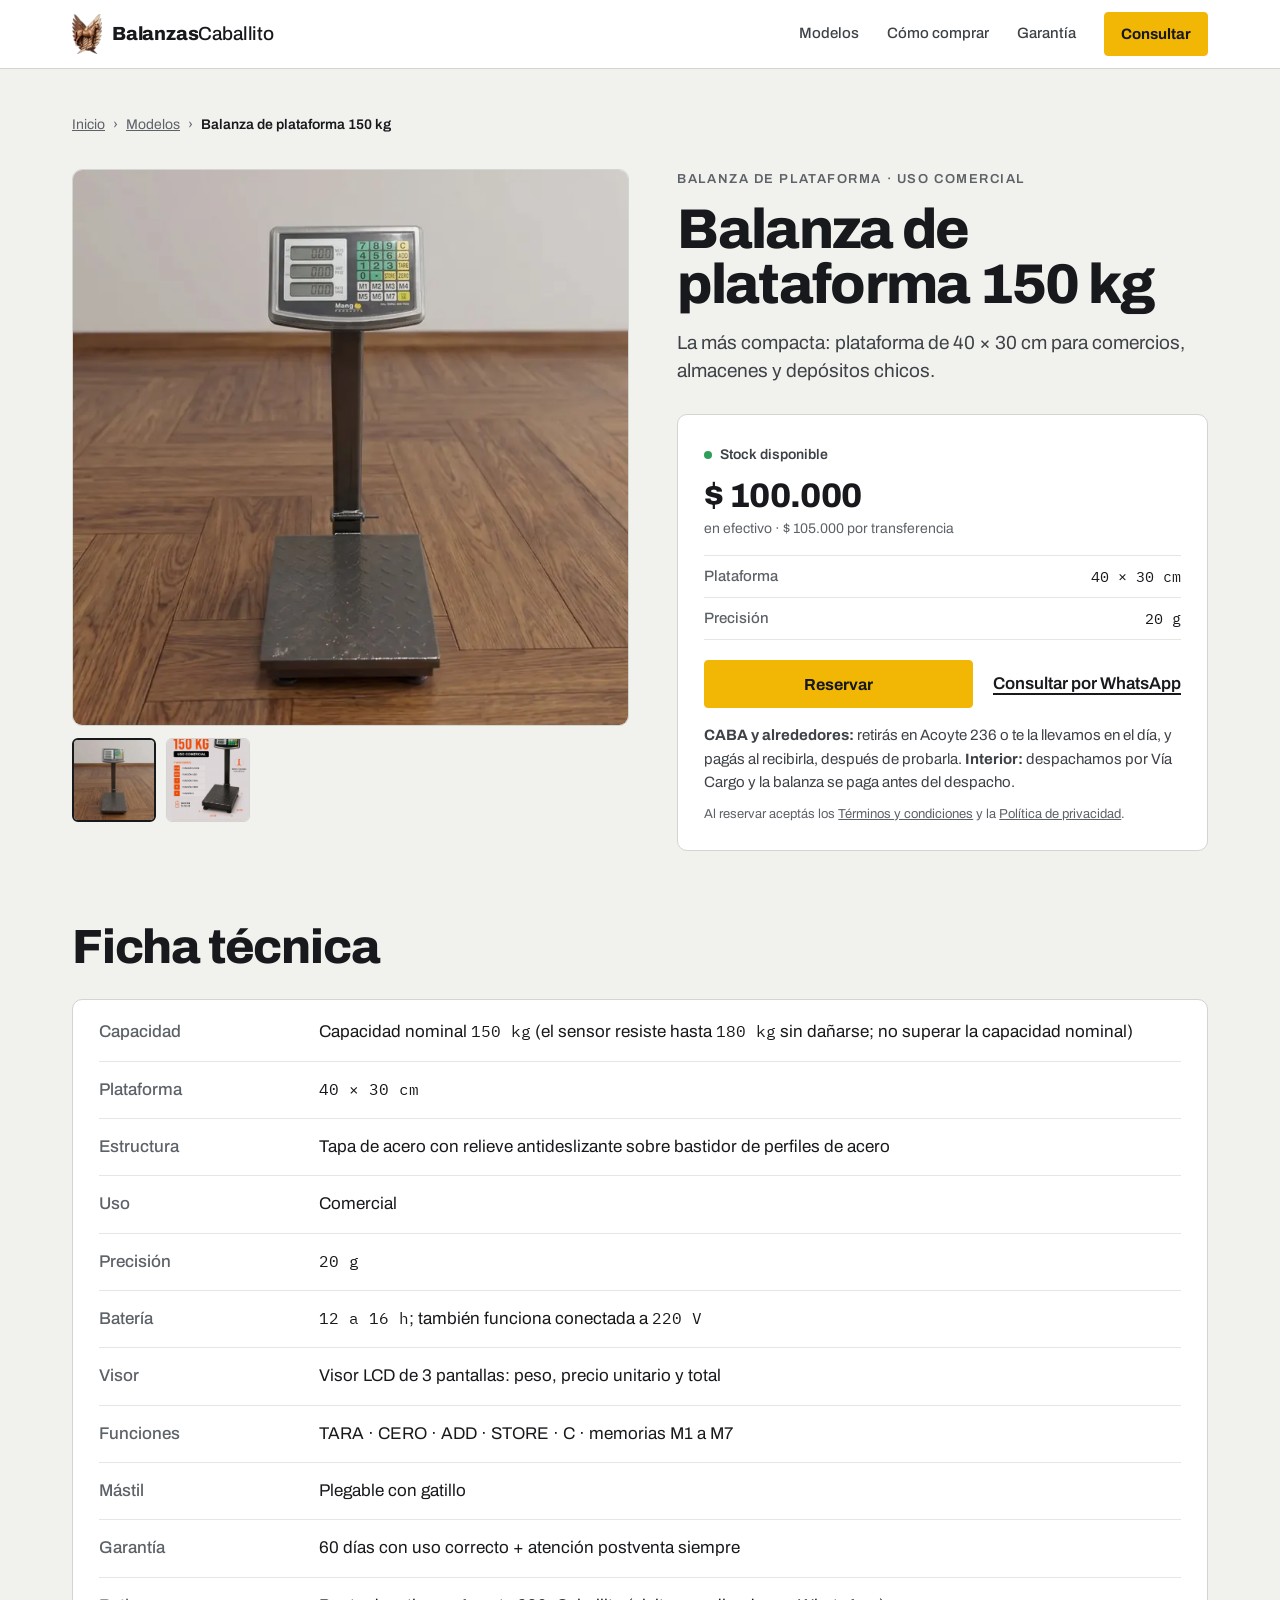
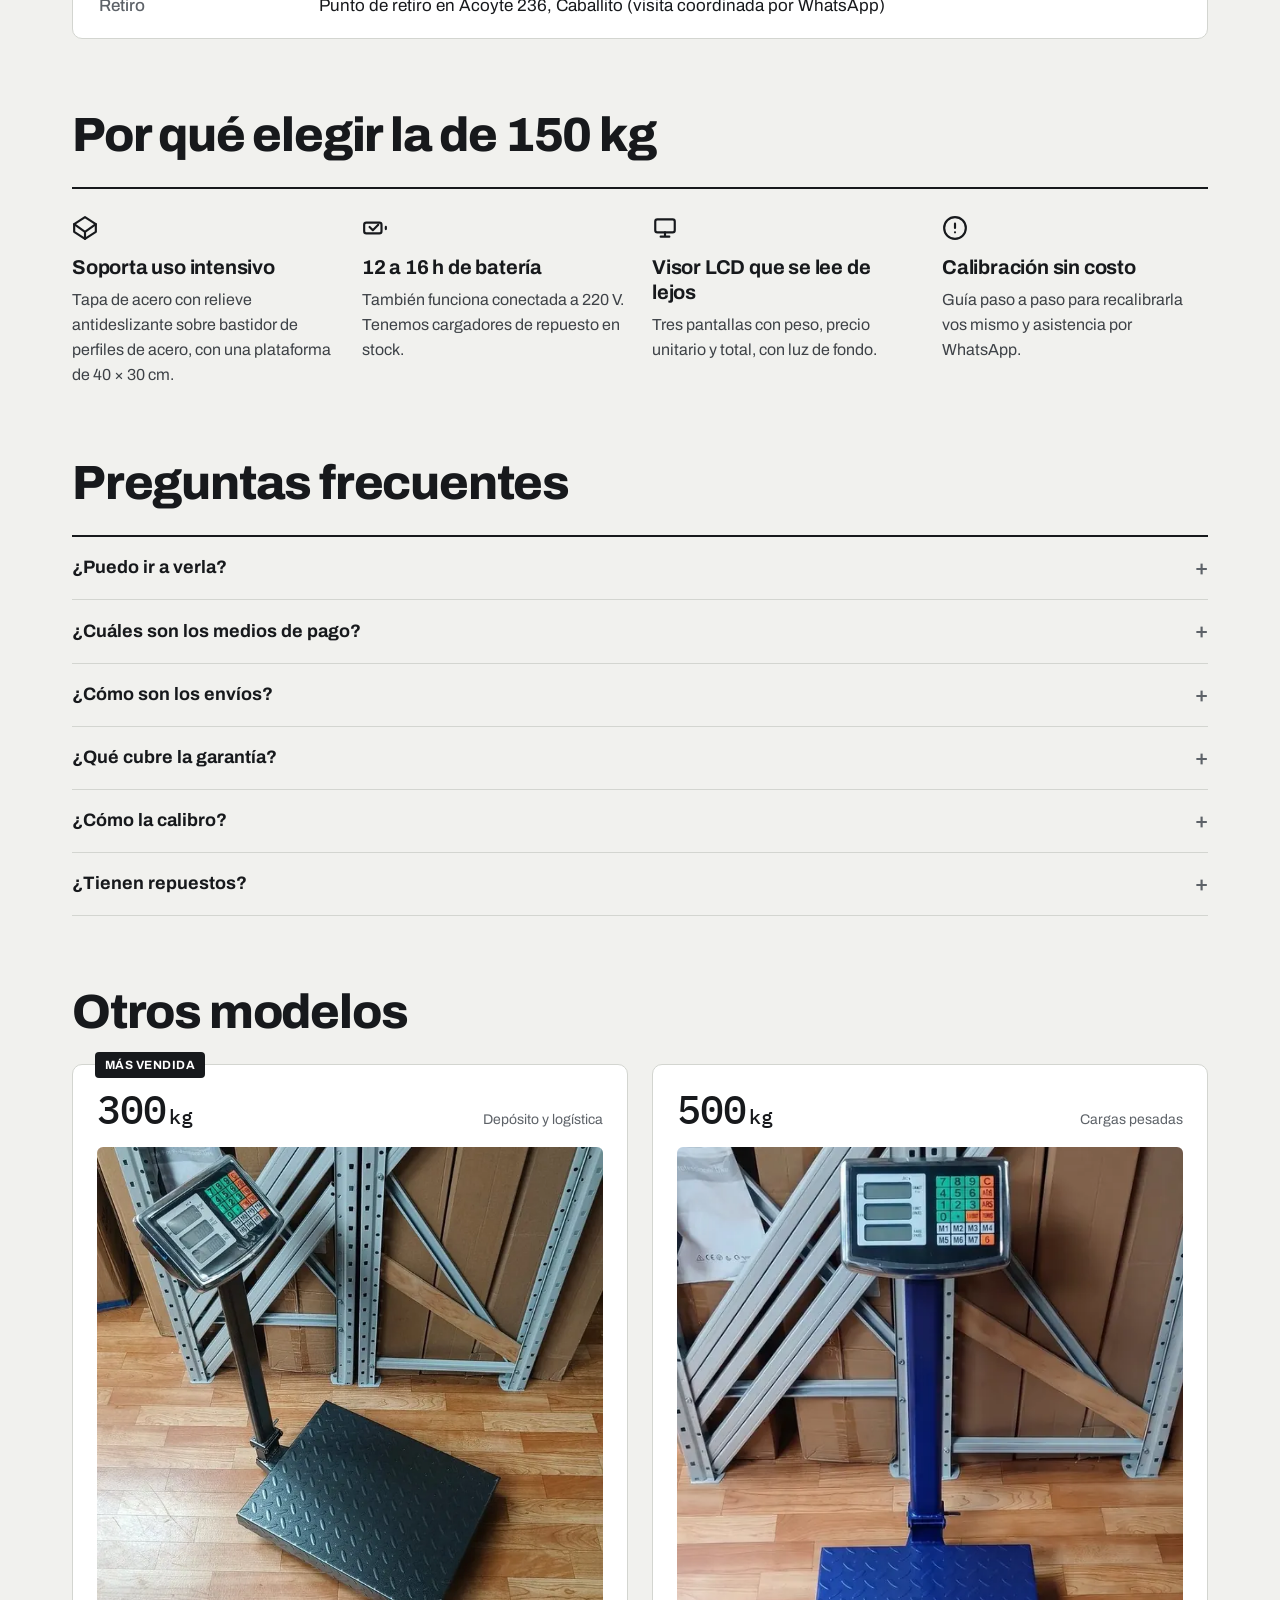
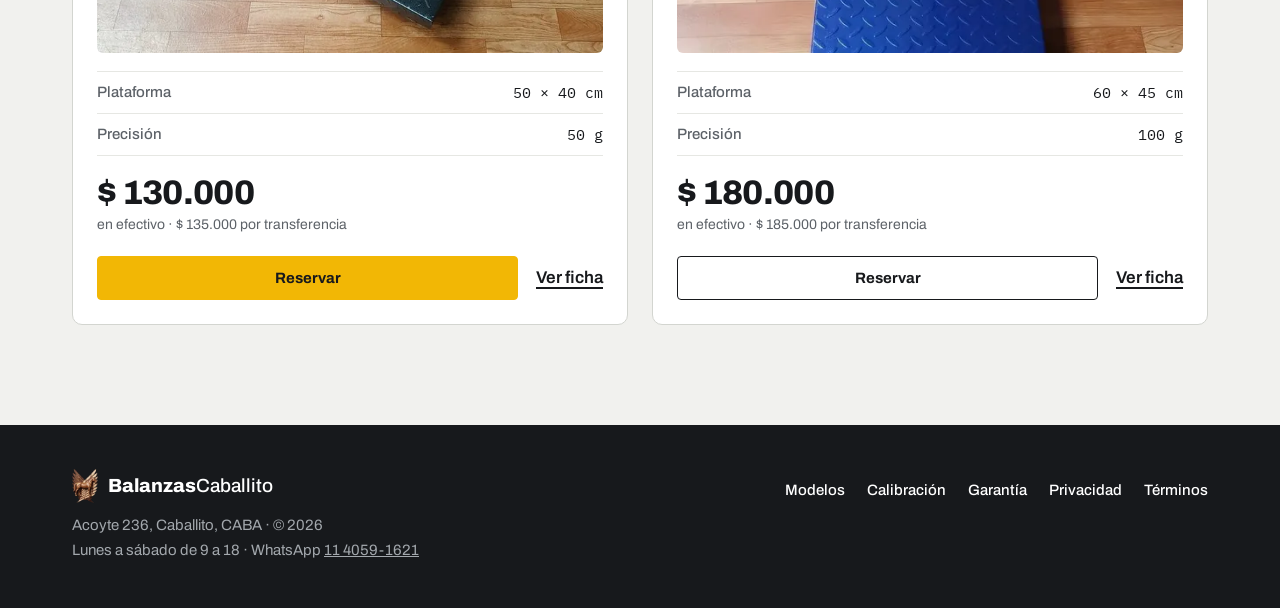
==== commit 0c0d45cc: "Hero con foto real, logo de la marca y acceso al asistente - Hero: la ilustración SVG se reemplaza p" ====
--- a/balanza-150.html
+++ b/balanza-150.html
@@ -20,7 +20,8 @@
 <meta name="twitter:title" content="Balanza de plataforma 150 kg en Caballito, CABA | Balanzas Caballito">
 <meta name="twitter:description" content="Balanza de plataforma 150 kg: plataforma de 40 × 30 cm y precisión de 20 g. En stock en Caballito, entrega en el día en CABA y pago al recibir. Garantía de 60 días con uso correcto.">
 <meta name="twitter:image" content="https://balanzas-caballito.vercel.app/assets/img/flyer-150.jpg">
-<link rel="icon" href="assets/img/favicon.svg" type="image/svg+xml">
+<link rel="icon" href="assets/img/favicon-64.png" type="image/png" sizes="64x64">
+<link rel="apple-touch-icon" href="assets/img/apple-touch-icon.png">
 <link rel="preconnect" href="https://fonts.googleapis.com">
 <link rel="preconnect" href="https://fonts.gstatic.com" crossorigin>
 <link href="https://fonts.googleapis.com/css2?family=Archivo:wght@400;500;600;700;800&family=IBM+Plex+Mono:wght@400;500&display=swap" rel="stylesheet">
@@ -60,7 +61,7 @@
 
 <header class="top">
   <div class="wrap">
-    <a class="logo" href="index.html"><span class="logo-mark" aria-hidden="true">kg</span><span><b>Balanzas</b><span class="sr-only"> </span><span class="l2">Caballito</span></span></a>
+    <a class="logo" href="index.html"><img src="assets/img/logo-header.webp" alt="" width="30" height="40"><span><b>Balanzas</b><span class="sr-only"> </span><span class="l2">Caballito</span></span></a>
     <nav class="nav" aria-label="Principal">
       <a class="nav-l" href="index.html#modelos">Modelos</a>
       <a class="nav-l" href="index.html#comprar">Cómo comprar</a>
@@ -174,7 +175,7 @@
 <footer class="foot">
   <div class="wrap">
     <div>
-      <p class="foot-brand"><b>Balanzas</b><span>Caballito</span></p>
+      <p class="foot-brand"><img src="assets/img/logo-header.webp" alt="" width="30" height="40" loading="lazy"><span><b>Balanzas</b><span>Caballito</span></span></p>
       <p class="foot-info">Acoyte 236, Caballito, CABA · © 2026<br>Lunes a sábado de 9 a 18 · WhatsApp <a href="https://wa.me/5491140591621" target="_blank" rel="noopener">11 4059-1621</a></p>
     </div>
     <nav aria-label="Pie de página">
--- a/assets/css/site.css
+++ b/assets/css/site.css
@@ -88,7 +88,7 @@
 .top{position:sticky;top:0;z-index:30;background:var(--white);border-bottom:1px solid var(--line)}
 .top .wrap{display:flex;align-items:center;justify-content:space-between;gap:20px;min-height:68px}
 .logo{display:inline-flex;align-items:center;gap:10px;text-decoration:none;color:var(--ink);font-size:19px;letter-spacing:-.01em;min-height:44px}
-.logo-mark{display:grid;place-items:center;width:38px;height:38px;border-radius:6px;background:var(--ink);color:var(--lcd);font-family:var(--mono);font-size:15px;font-weight:500;letter-spacing:-.02em}
+.logo img{width:auto;height:40px}
 .logo b{font-weight:800}
 .logo span.l2{font-weight:500}
 .nav{display:flex;align-items:center;gap:28px}
@@ -112,7 +112,8 @@
 /* ===== footer ===== */
 .foot{background:var(--ink);color:#fff;padding:44px 0}
 .foot .wrap{display:flex;justify-content:space-between;align-items:flex-start;gap:28px;flex-wrap:wrap}
-.foot-brand{font-size:19px;margin-bottom:8px}
+.foot-brand{display:flex;align-items:center;gap:10px;font-size:19px;margin-bottom:10px}
+.foot-brand img{width:auto;height:34px}
 .foot-brand b{font-weight:800}
 .foot-brand span{font-weight:500}
 .foot-info{color:var(--muted-dark);font-size:15px;line-height:1.7}
@@ -127,13 +128,19 @@
 .hero .wrap{display:grid;grid-template-columns:6fr 5fr;gap:48px;align-items:center;padding-top:72px;padding-bottom:80px}
 .hero h1 .h1-2{color:var(--text-3)}
 .hero .lead{margin:24px 0 32px;max-width:36ch}
-.hero-small{margin-top:24px;font-size:14px;color:var(--text-3)}
-.hero-art{width:100%;height:auto}
+.hero-more{margin-top:10px}
+.hero-small{margin-top:14px;font-size:14px;color:var(--text-3)}
+/* foto real recortada sobre un panel del color de fondo del sitio */
+.hero-photo{position:relative;margin:0;height:540px;display:flex;align-items:flex-end;justify-content:center;padding:44px 0 30px;border-radius:var(--r-card);background:var(--concrete);overflow:hidden}
+.hero-photo::before{content:"";position:absolute;left:0;right:0;bottom:0;height:34%;background:linear-gradient(180deg,rgba(23,25,28,0),rgba(23,25,28,.05))}
+.hero-photo::after{content:"";position:absolute;left:50%;bottom:22px;width:58%;height:30px;transform:translateX(-50%);border-radius:50%;background:radial-gradient(closest-side,rgba(23,25,28,.38),rgba(23,25,28,0))}
+.hero-photo img{position:relative;z-index:1;height:100%;width:auto;max-width:none;filter:drop-shadow(0 10px 14px rgba(23,25,28,.18))}
+.hero-photo figcaption{position:absolute;z-index:2;top:16px;left:16px;padding:5px 10px;border-radius:var(--r-btn);background:var(--white);border:1px solid var(--line);font-size:13px;font-weight:600;color:var(--text-2)}
 @media (max-width:900px){
   .hero .wrap{grid-template-columns:1fr;gap:28px;padding-top:40px;padding-bottom:48px}
-  .hero-art{max-width:460px;margin:0 auto}
-}
-@media (max-width:640px){.hero .row .btn{width:100%}}
+  .hero-photo{height:440px;max-width:520px;width:100%;margin:0 auto}
+}
+@media (max-width:640px){.hero .row .btn{width:100%}.hero-photo{height:380px}}
 
 /* ficha rápida */
 .quick{background:var(--ink);color:#fff}
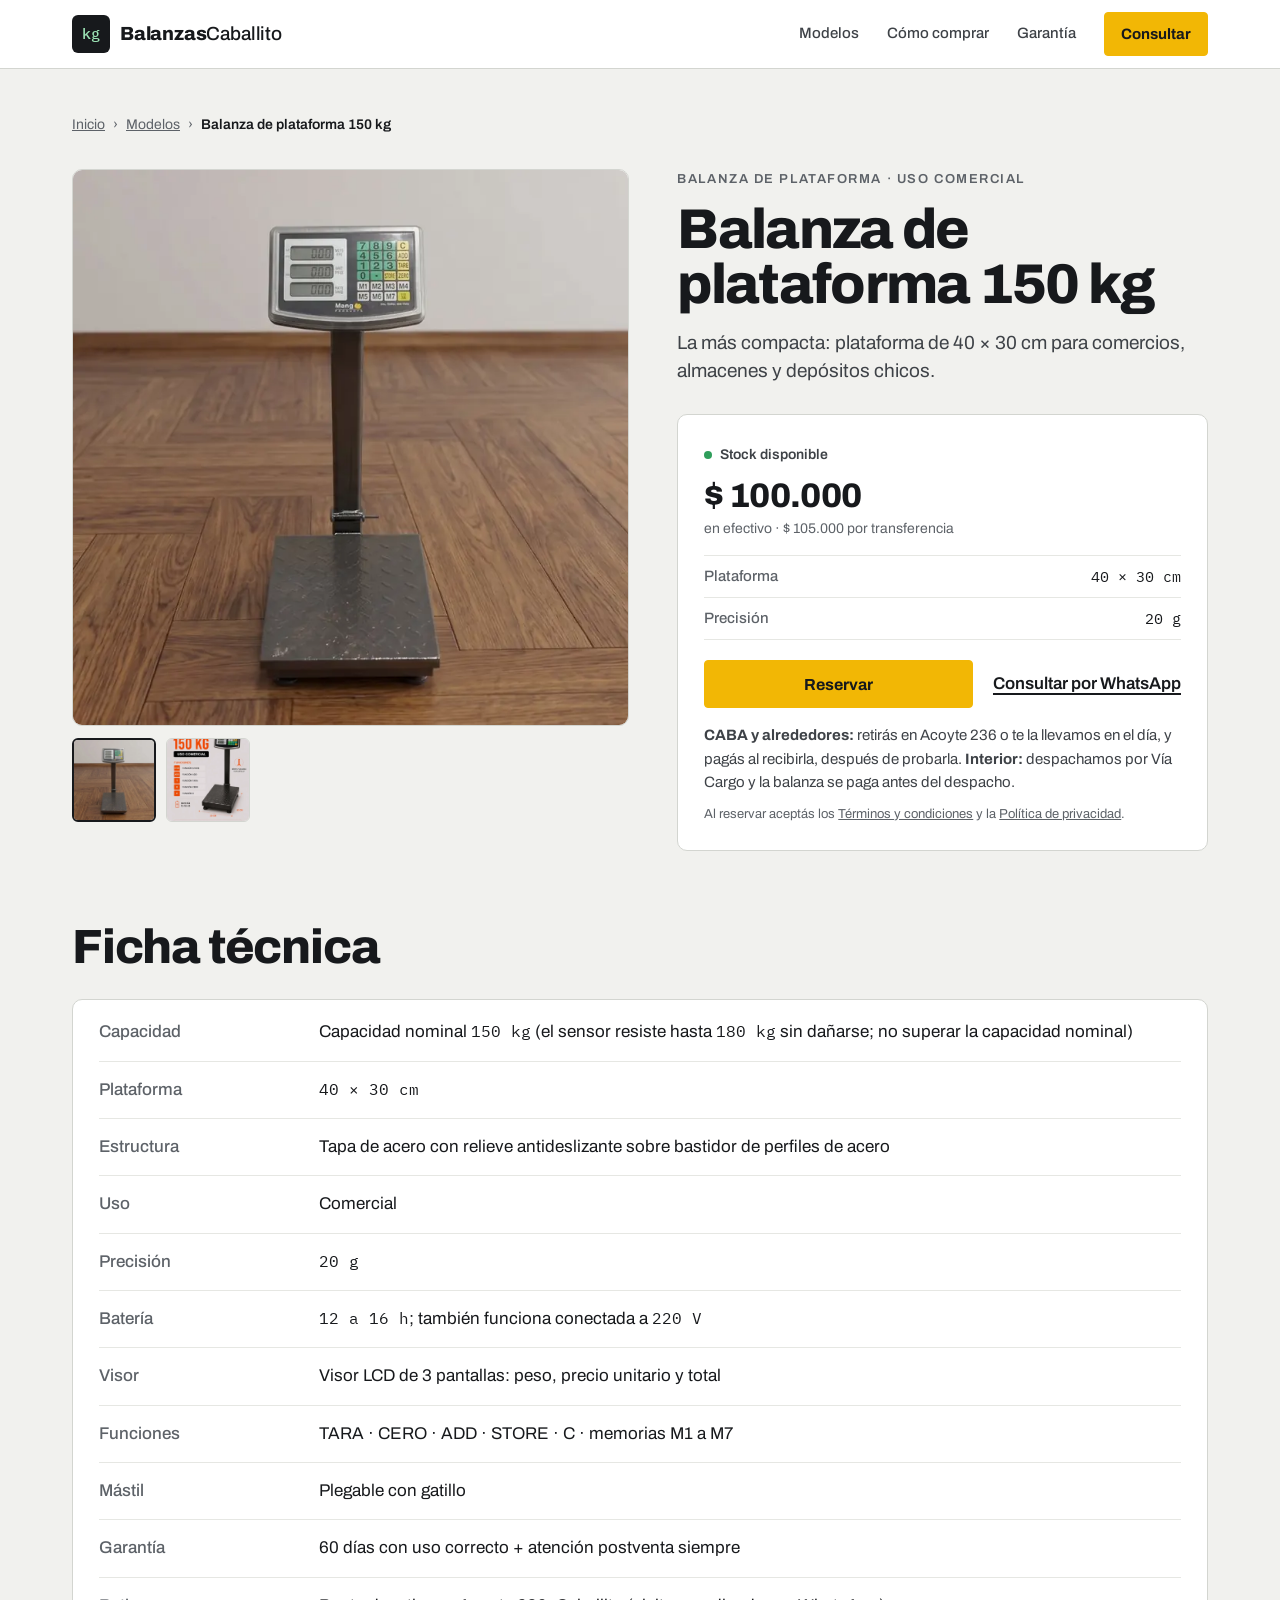
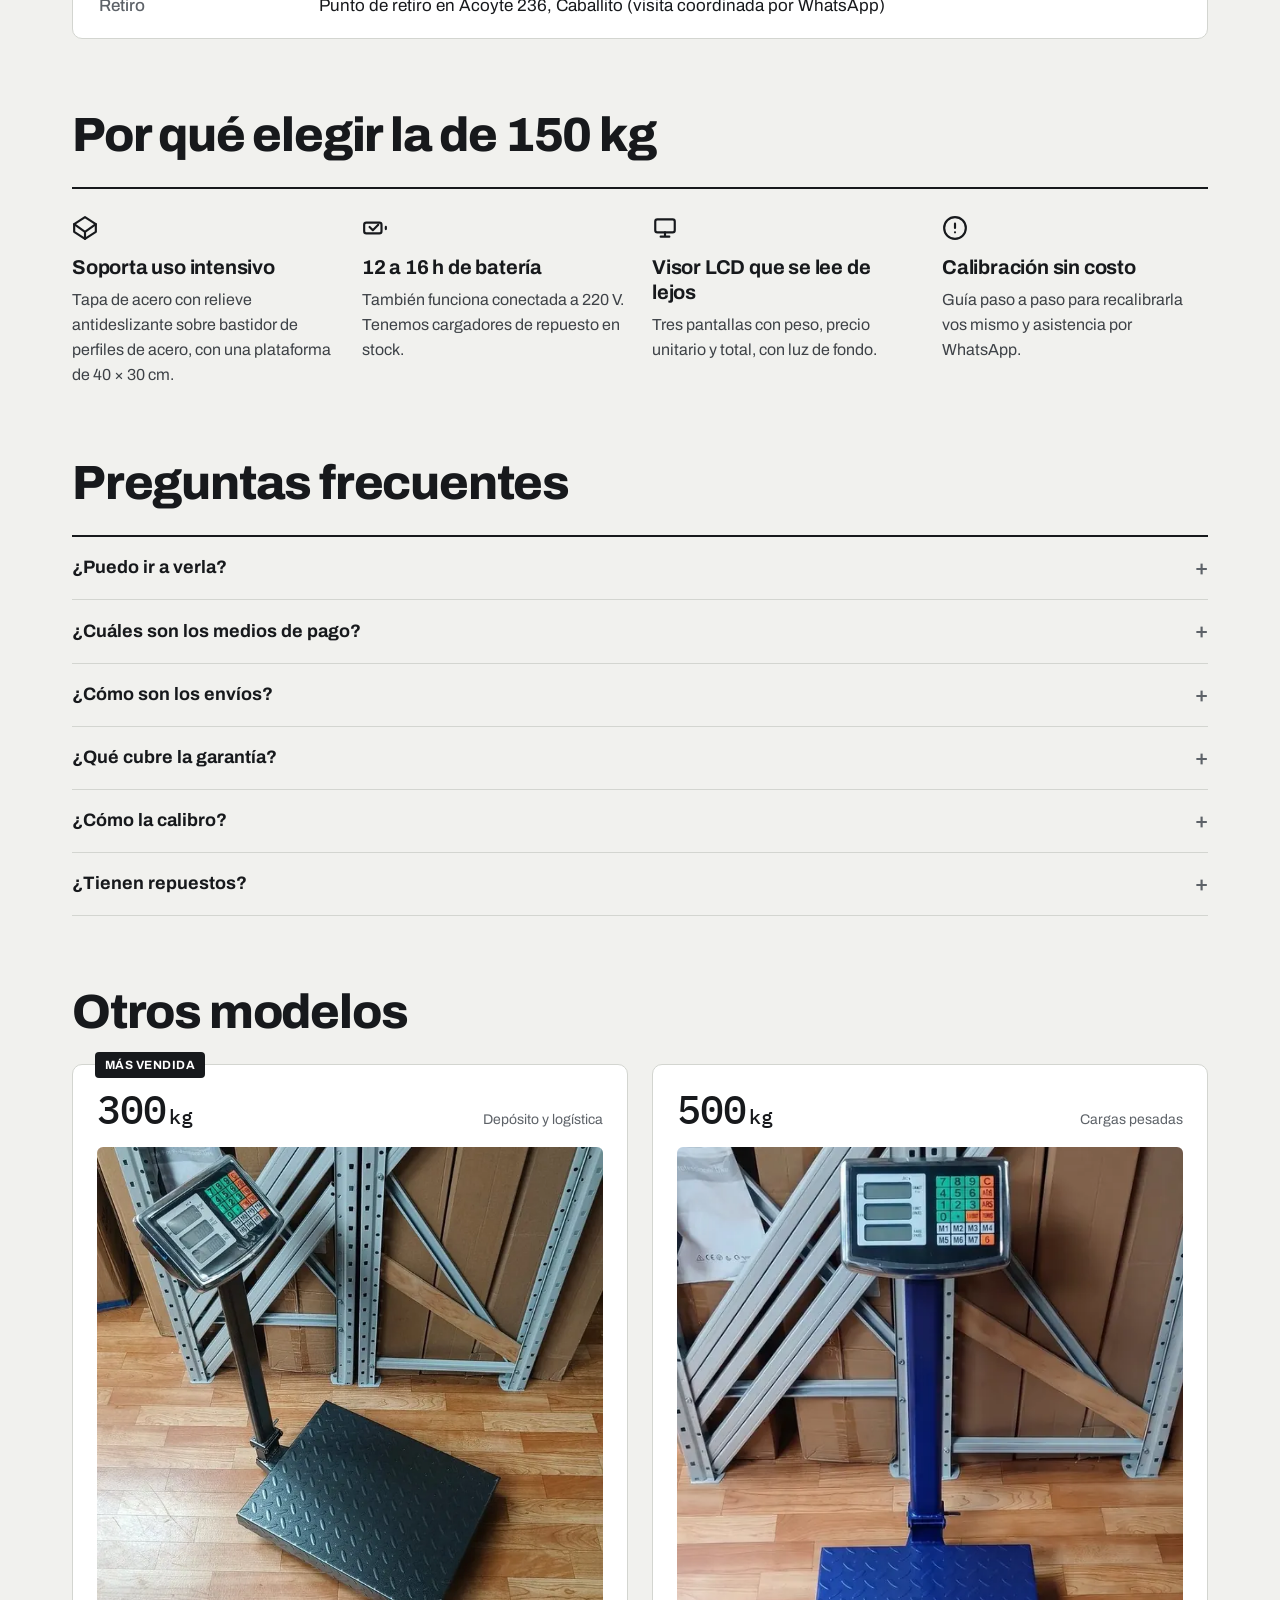
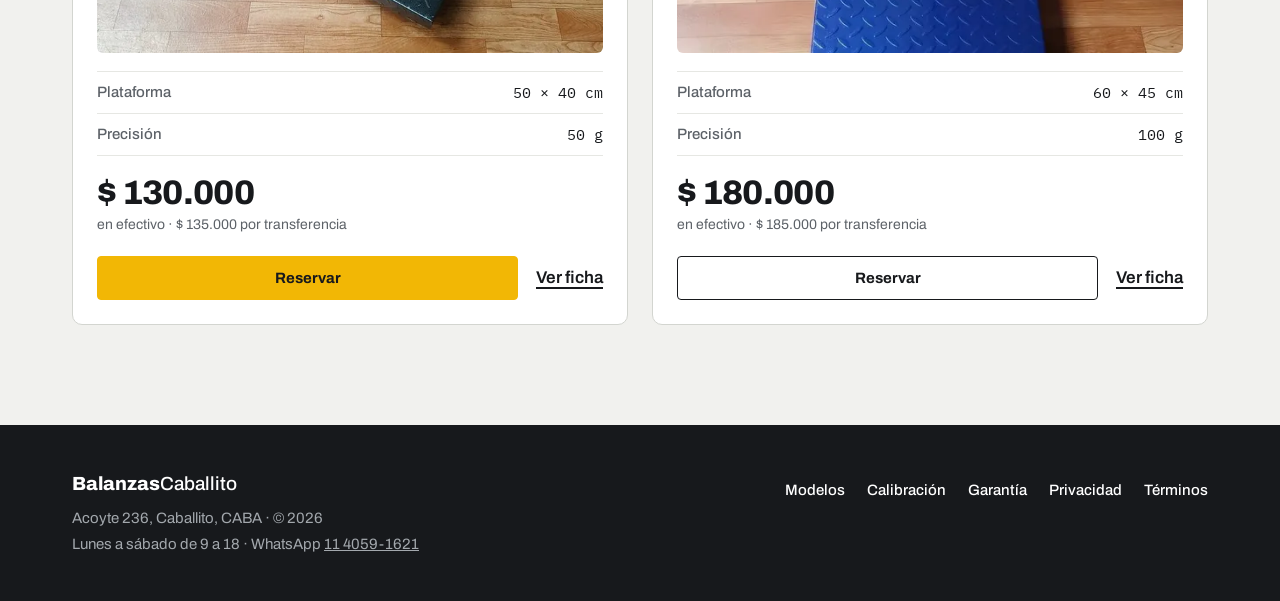
==== commit a74af233: "Revert "Hero con foto real, logo de la marca y acceso al asistente" This reverts commit 0c0d45cc002e" ====
--- a/balanza-150.html
+++ b/balanza-150.html
@@ -20,8 +20,7 @@
 <meta name="twitter:title" content="Balanza de plataforma 150 kg en Caballito, CABA | Balanzas Caballito">
 <meta name="twitter:description" content="Balanza de plataforma 150 kg: plataforma de 40 × 30 cm y precisión de 20 g. En stock en Caballito, entrega en el día en CABA y pago al recibir. Garantía de 60 días con uso correcto.">
 <meta name="twitter:image" content="https://balanzas-caballito.vercel.app/assets/img/flyer-150.jpg">
-<link rel="icon" href="assets/img/favicon-64.png" type="image/png" sizes="64x64">
-<link rel="apple-touch-icon" href="assets/img/apple-touch-icon.png">
+<link rel="icon" href="assets/img/favicon.svg" type="image/svg+xml">
 <link rel="preconnect" href="https://fonts.googleapis.com">
 <link rel="preconnect" href="https://fonts.gstatic.com" crossorigin>
 <link href="https://fonts.googleapis.com/css2?family=Archivo:wght@400;500;600;700;800&family=IBM+Plex+Mono:wght@400;500&display=swap" rel="stylesheet">
@@ -61,7 +60,7 @@
 
 <header class="top">
   <div class="wrap">
-    <a class="logo" href="index.html"><img src="assets/img/logo-header.webp" alt="" width="30" height="40"><span><b>Balanzas</b><span class="sr-only"> </span><span class="l2">Caballito</span></span></a>
+    <a class="logo" href="index.html"><span class="logo-mark" aria-hidden="true">kg</span><span><b>Balanzas</b><span class="sr-only"> </span><span class="l2">Caballito</span></span></a>
     <nav class="nav" aria-label="Principal">
       <a class="nav-l" href="index.html#modelos">Modelos</a>
       <a class="nav-l" href="index.html#comprar">Cómo comprar</a>
@@ -175,7 +174,7 @@
 <footer class="foot">
   <div class="wrap">
     <div>
-      <p class="foot-brand"><img src="assets/img/logo-header.webp" alt="" width="30" height="40" loading="lazy"><span><b>Balanzas</b><span>Caballito</span></span></p>
+      <p class="foot-brand"><b>Balanzas</b><span>Caballito</span></p>
       <p class="foot-info">Acoyte 236, Caballito, CABA · © 2026<br>Lunes a sábado de 9 a 18 · WhatsApp <a href="https://wa.me/5491140591621" target="_blank" rel="noopener">11 4059-1621</a></p>
     </div>
     <nav aria-label="Pie de página">
--- a/assets/css/site.css
+++ b/assets/css/site.css
@@ -88,7 +88,7 @@
 .top{position:sticky;top:0;z-index:30;background:var(--white);border-bottom:1px solid var(--line)}
 .top .wrap{display:flex;align-items:center;justify-content:space-between;gap:20px;min-height:68px}
 .logo{display:inline-flex;align-items:center;gap:10px;text-decoration:none;color:var(--ink);font-size:19px;letter-spacing:-.01em;min-height:44px}
-.logo img{width:auto;height:40px}
+.logo-mark{display:grid;place-items:center;width:38px;height:38px;border-radius:6px;background:var(--ink);color:var(--lcd);font-family:var(--mono);font-size:15px;font-weight:500;letter-spacing:-.02em}
 .logo b{font-weight:800}
 .logo span.l2{font-weight:500}
 .nav{display:flex;align-items:center;gap:28px}
@@ -112,8 +112,7 @@
 /* ===== footer ===== */
 .foot{background:var(--ink);color:#fff;padding:44px 0}
 .foot .wrap{display:flex;justify-content:space-between;align-items:flex-start;gap:28px;flex-wrap:wrap}
-.foot-brand{display:flex;align-items:center;gap:10px;font-size:19px;margin-bottom:10px}
-.foot-brand img{width:auto;height:34px}
+.foot-brand{font-size:19px;margin-bottom:8px}
 .foot-brand b{font-weight:800}
 .foot-brand span{font-weight:500}
 .foot-info{color:var(--muted-dark);font-size:15px;line-height:1.7}
@@ -128,19 +127,13 @@
 .hero .wrap{display:grid;grid-template-columns:6fr 5fr;gap:48px;align-items:center;padding-top:72px;padding-bottom:80px}
 .hero h1 .h1-2{color:var(--text-3)}
 .hero .lead{margin:24px 0 32px;max-width:36ch}
-.hero-more{margin-top:10px}
-.hero-small{margin-top:14px;font-size:14px;color:var(--text-3)}
-/* foto real recortada sobre un panel del color de fondo del sitio */
-.hero-photo{position:relative;margin:0;height:540px;display:flex;align-items:flex-end;justify-content:center;padding:44px 0 30px;border-radius:var(--r-card);background:var(--concrete);overflow:hidden}
-.hero-photo::before{content:"";position:absolute;left:0;right:0;bottom:0;height:34%;background:linear-gradient(180deg,rgba(23,25,28,0),rgba(23,25,28,.05))}
-.hero-photo::after{content:"";position:absolute;left:50%;bottom:22px;width:58%;height:30px;transform:translateX(-50%);border-radius:50%;background:radial-gradient(closest-side,rgba(23,25,28,.38),rgba(23,25,28,0))}
-.hero-photo img{position:relative;z-index:1;height:100%;width:auto;max-width:none;filter:drop-shadow(0 10px 14px rgba(23,25,28,.18))}
-.hero-photo figcaption{position:absolute;z-index:2;top:16px;left:16px;padding:5px 10px;border-radius:var(--r-btn);background:var(--white);border:1px solid var(--line);font-size:13px;font-weight:600;color:var(--text-2)}
+.hero-small{margin-top:24px;font-size:14px;color:var(--text-3)}
+.hero-art{width:100%;height:auto}
 @media (max-width:900px){
   .hero .wrap{grid-template-columns:1fr;gap:28px;padding-top:40px;padding-bottom:48px}
-  .hero-photo{height:440px;max-width:520px;width:100%;margin:0 auto}
-}
-@media (max-width:640px){.hero .row .btn{width:100%}.hero-photo{height:380px}}
+  .hero-art{max-width:460px;margin:0 auto}
+}
+@media (max-width:640px){.hero .row .btn{width:100%}}
 
 /* ficha rápida */
 .quick{background:var(--ink);color:#fff}
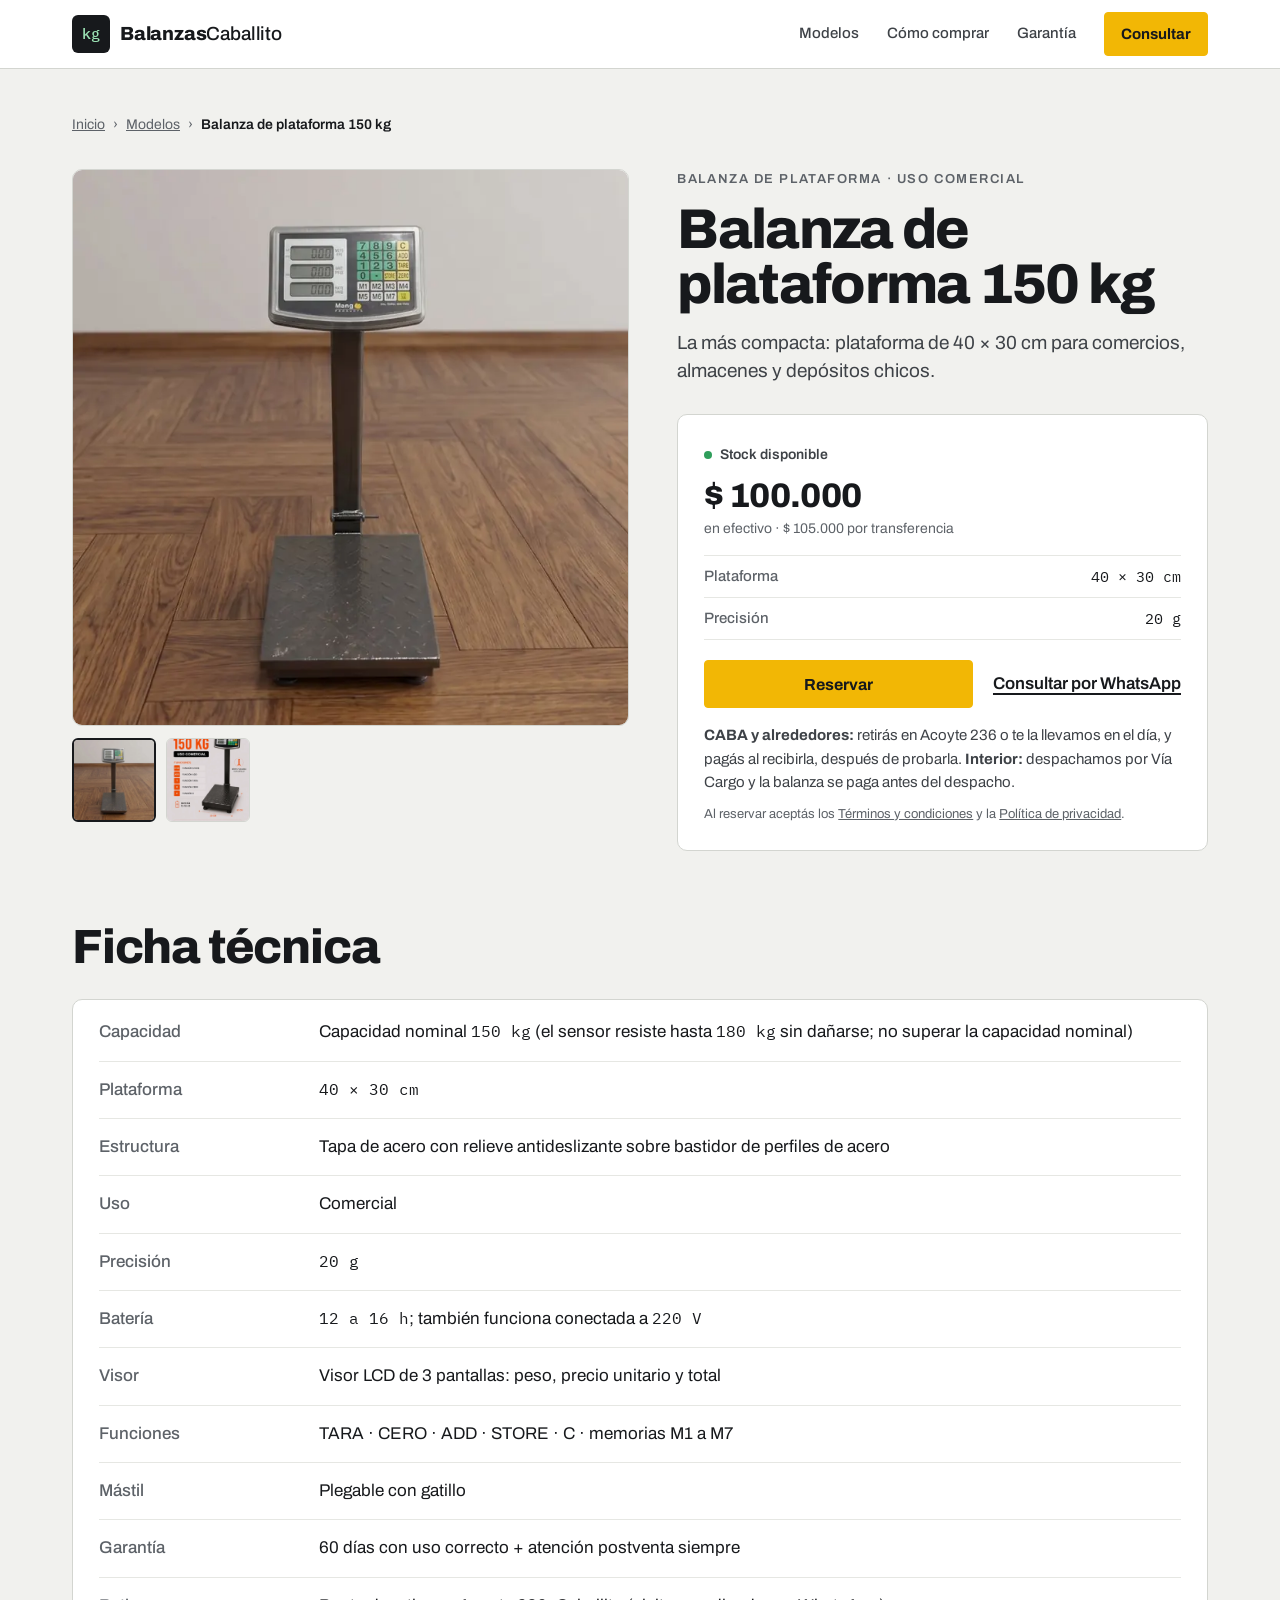
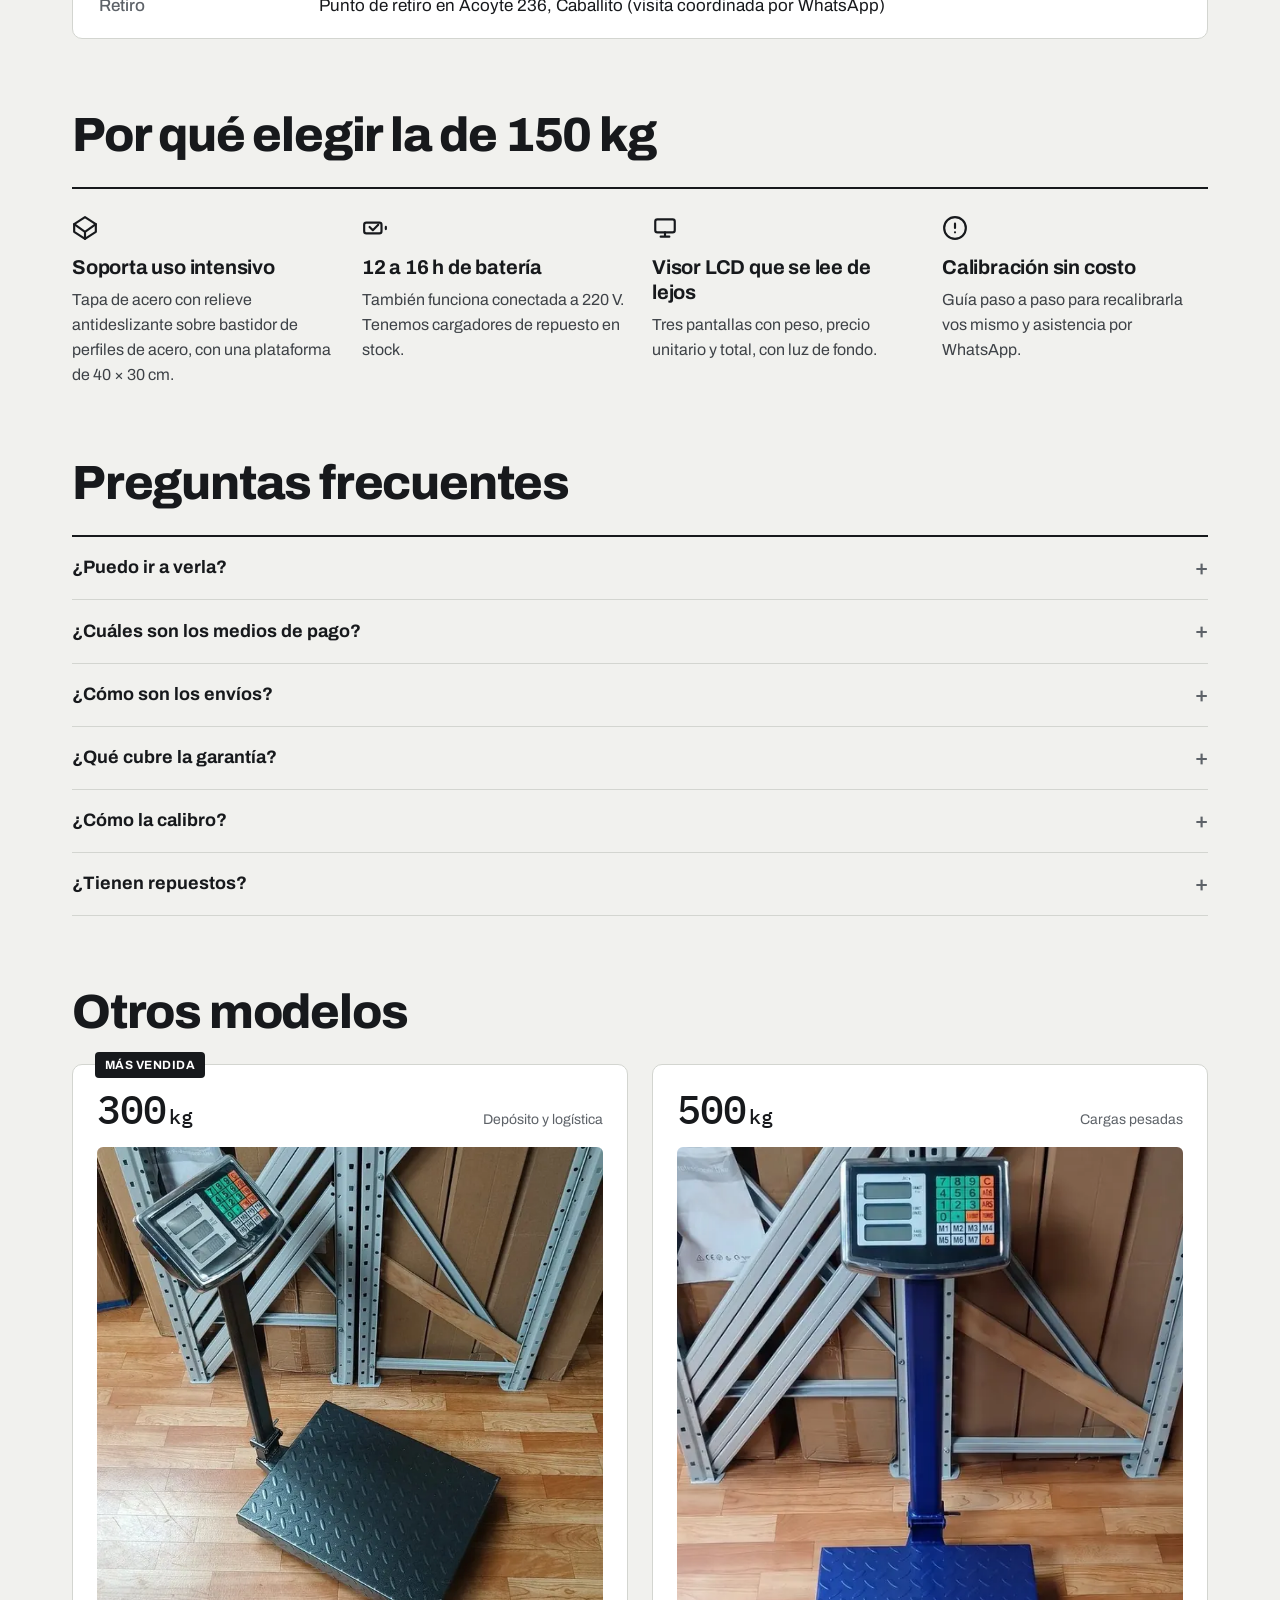
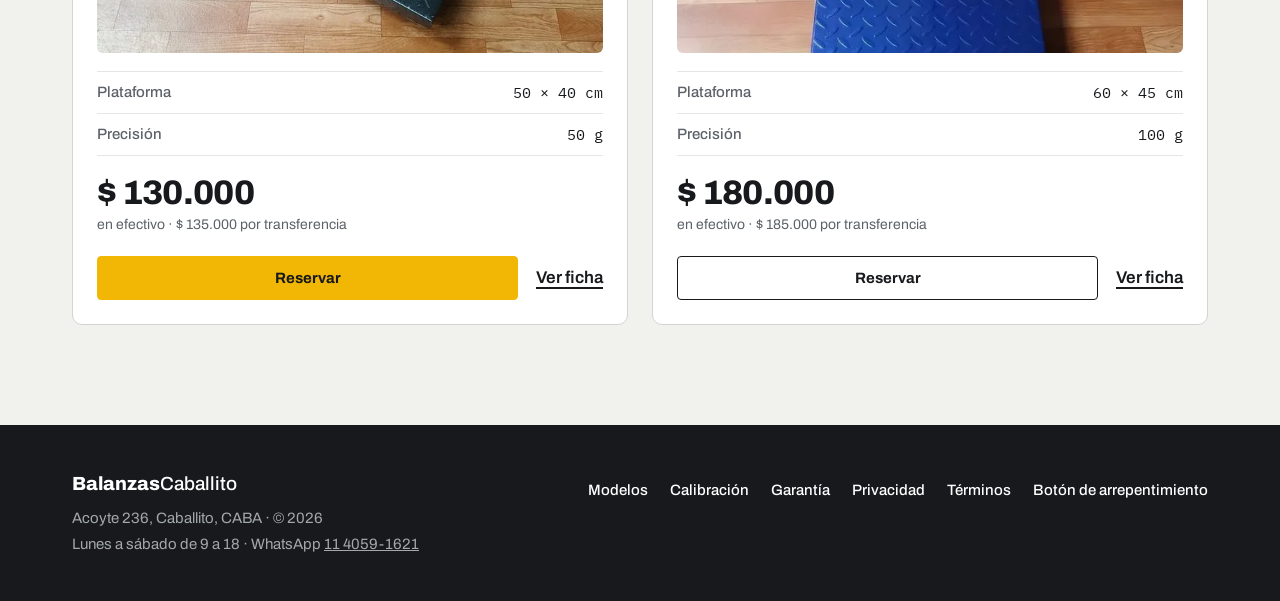
==== commit aa5e62c3: "Datos del titular, botón de arrepentimiento y garantía confirmada - Términos y privacidad: titular N" ====
--- a/balanza-150.html
+++ b/balanza-150.html
@@ -184,6 +184,7 @@
         <li><a href="garantia.html">Garantía</a></li>
         <li><a href="privacidad.html">Privacidad</a></li>
         <li><a href="terminos.html">Términos</a></li>
+        <li><a href="https://wa.me/5491140591621?text=Hola%2C%20quiero%20arrepentirme%20de%20mi%20compra%20%28bot%C3%B3n%20de%20arrepentimiento%29.%20Mi%20nombre%3A%20___%20%C2%B7%20N%C3%BAmero%20de%20pedido%20o%20fecha%20de%20compra%3A%20___" target="_blank" rel="noopener" data-wa="arrepentimiento">Botón de arrepentimiento</a></li>
       </ul>
     </nav>
   </div>
--- a/assets/css/site.css
+++ b/assets/css/site.css
@@ -417,6 +417,7 @@
 .bot-act:empty{display:none}
 .chip{min-height:44px;font-weight:600;font-size:14.5px;padding:9px 13px;border-radius:var(--r-btn);border:1.5px solid var(--ink);background:transparent;cursor:pointer}
 .chip:hover{background:var(--ink);color:#fff}
+a.chip{display:inline-flex;align-items:center;text-decoration:none;color:var(--ink)}
 .bot-act .btn{width:100%}
 .bot-act .btn:disabled{opacity:.5;cursor:default}
 .bot-form{display:flex;flex-direction:column;gap:9px;width:100%}
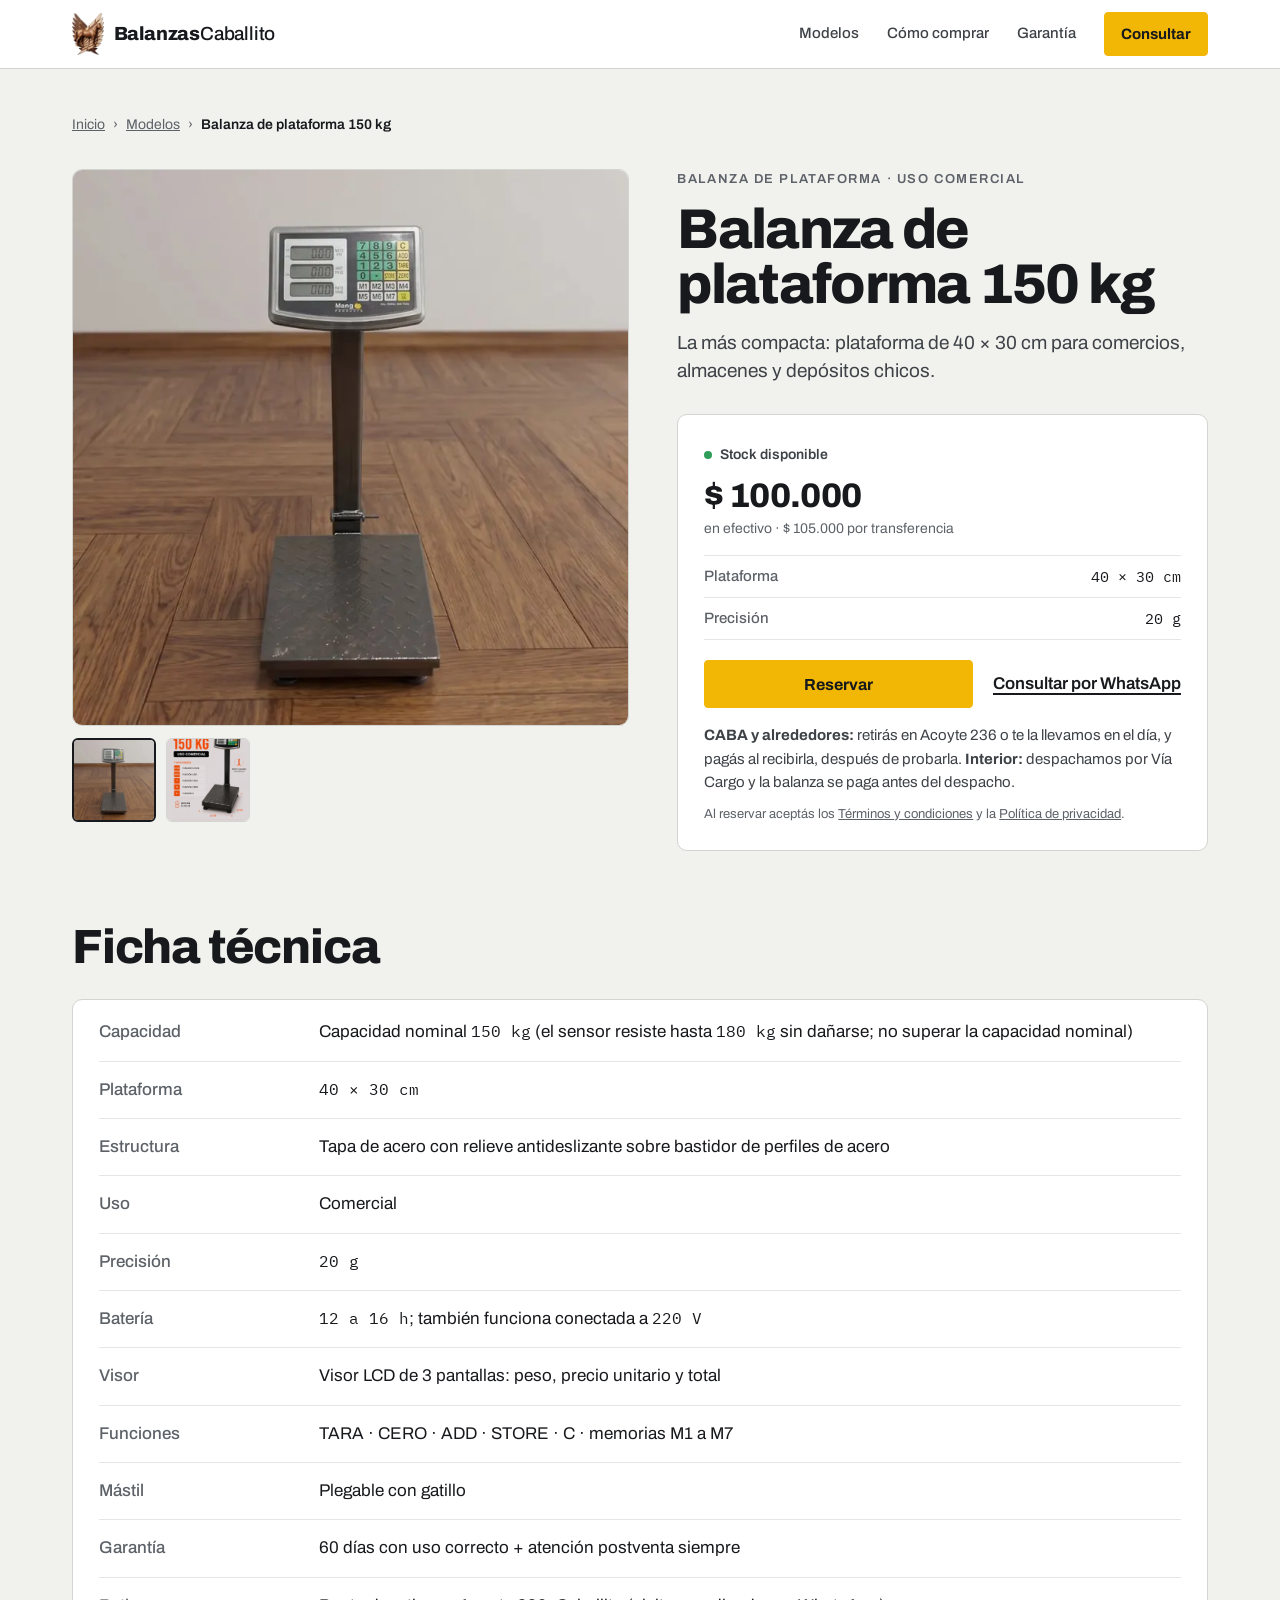
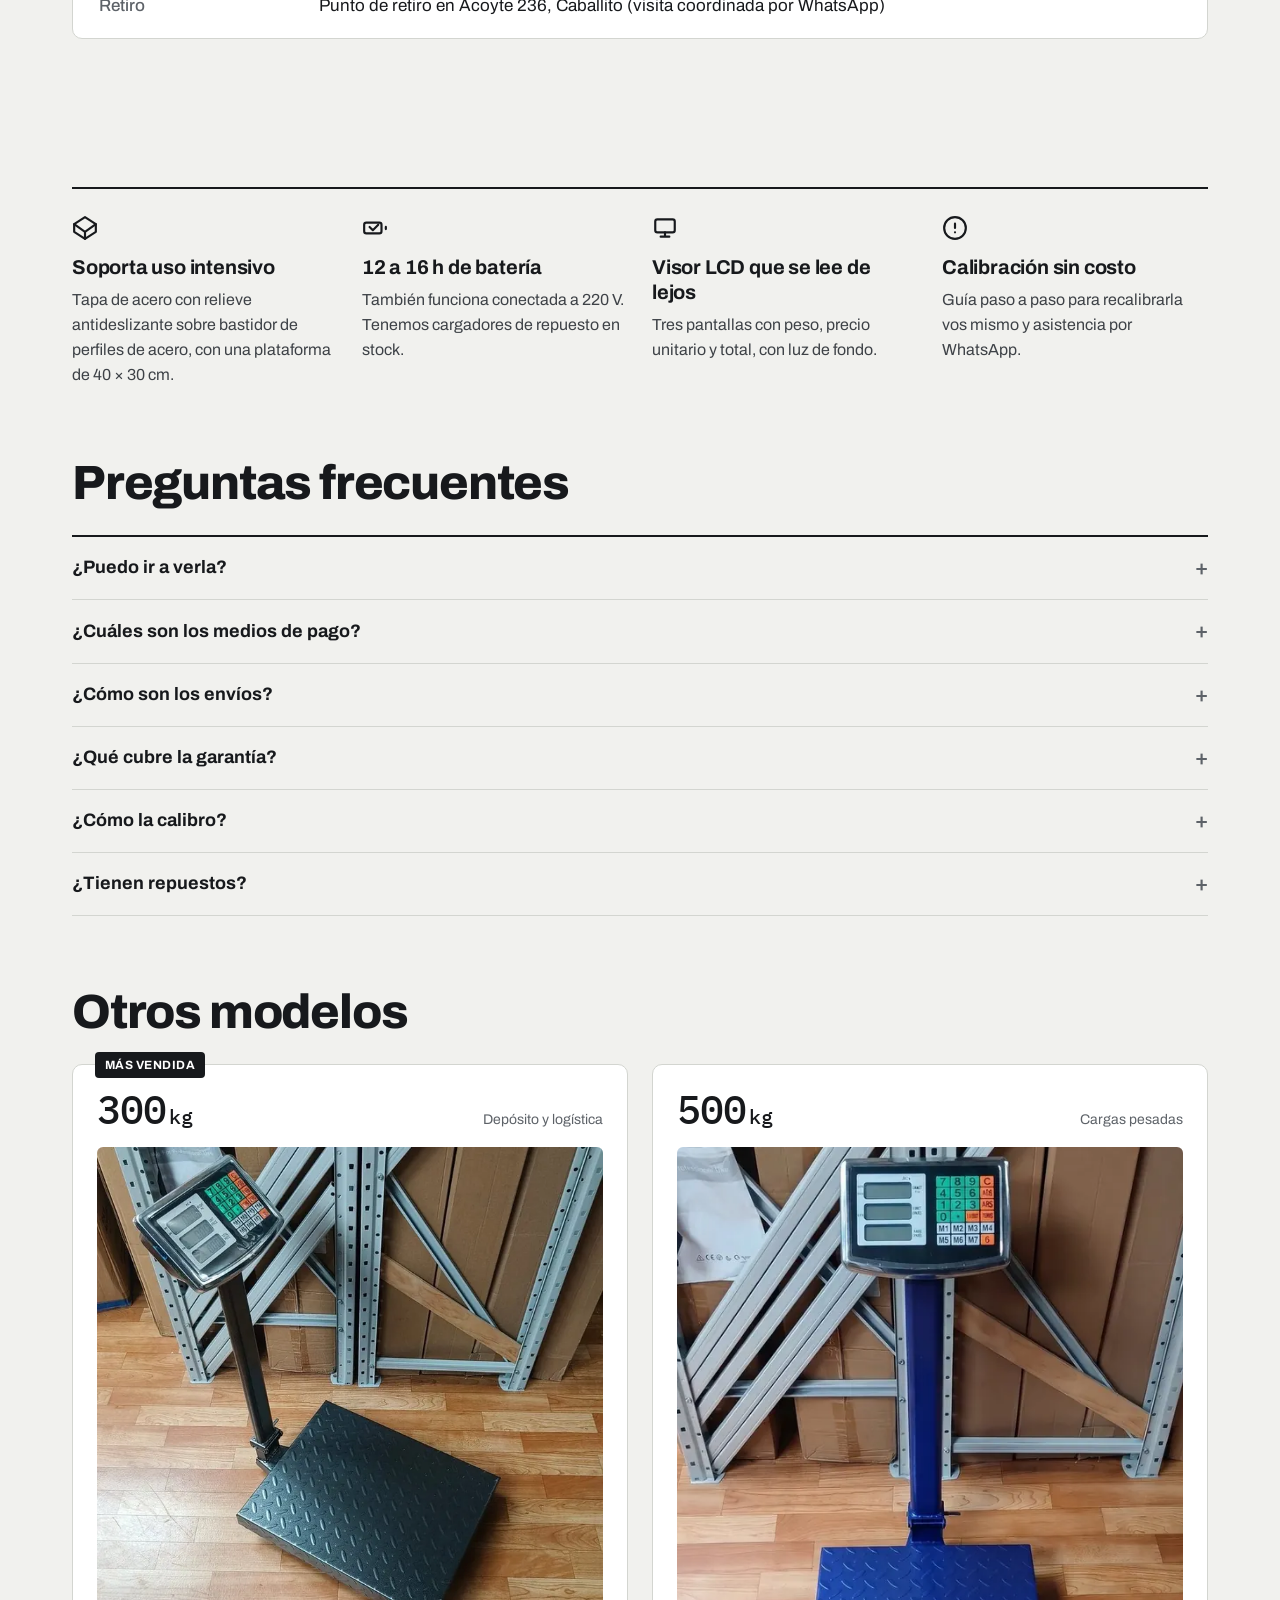
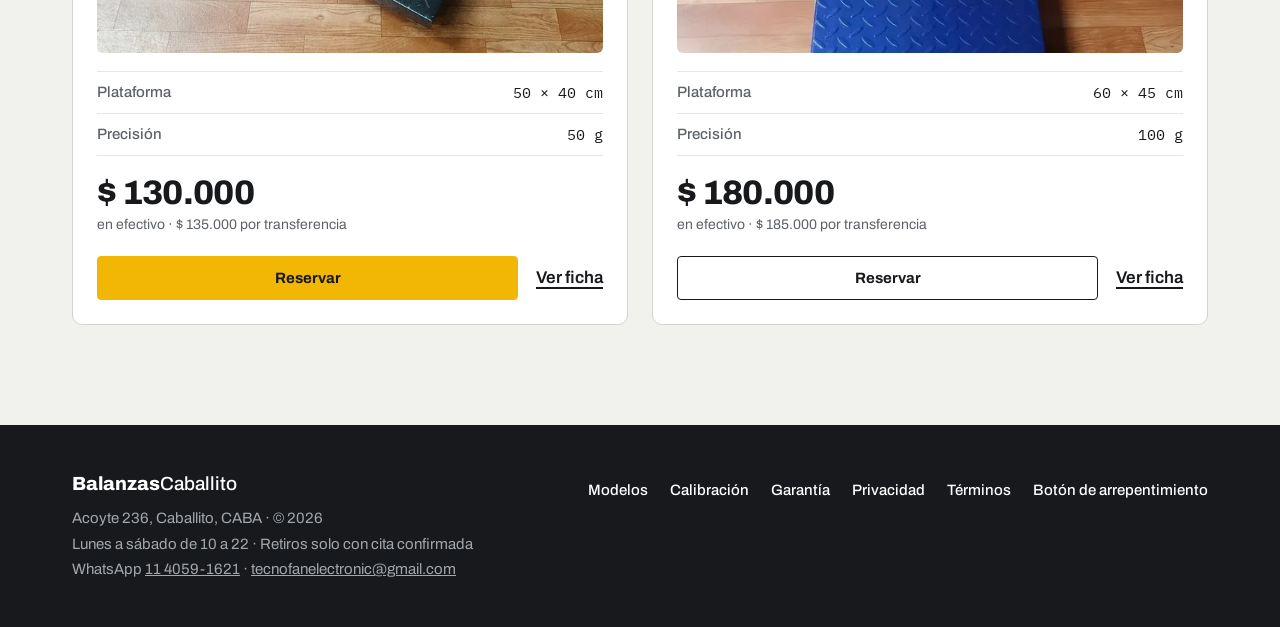
==== commit 12a2e772: "Visor 3D en el hero, logo real, animaciones y horario nuevo - Hero: visor 3D de la balanza (three.js" ====
--- a/balanza-150.html
+++ b/balanza-150.html
@@ -20,7 +20,8 @@
 <meta name="twitter:title" content="Balanza de plataforma 150 kg en Caballito, CABA | Balanzas Caballito">
 <meta name="twitter:description" content="Balanza de plataforma 150 kg: plataforma de 40 × 30 cm y precisión de 20 g. En stock en Caballito, entrega en el día en CABA y pago al recibir. Garantía de 60 días con uso correcto.">
 <meta name="twitter:image" content="https://balanzas-caballito.vercel.app/assets/img/flyer-150.jpg">
-<link rel="icon" href="assets/img/favicon.svg" type="image/svg+xml">
+<link rel="icon" href="assets/img/favicon-64.png" type="image/png" sizes="64x64">
+<link rel="apple-touch-icon" href="assets/img/apple-touch-icon.png">
 <link rel="preconnect" href="https://fonts.googleapis.com">
 <link rel="preconnect" href="https://fonts.gstatic.com" crossorigin>
 <link href="https://fonts.googleapis.com/css2?family=Archivo:wght@400;500;600;700;800&family=IBM+Plex+Mono:wght@400;500&display=swap" rel="stylesheet">
@@ -60,7 +61,7 @@
 
 <header class="top">
   <div class="wrap">
-    <a class="logo" href="index.html"><span class="logo-mark" aria-hidden="true">kg</span><span><b>Balanzas</b><span class="sr-only"> </span><span class="l2">Caballito</span></span></a>
+    <a class="logo" href="index.html"><img src="assets/img/logo-header.webp" alt="" width="30" height="40"><span><b>Balanzas</b><span class="sr-only"> </span><span class="l2">Caballito</span></span></a>
     <nav class="nav" aria-label="Principal">
       <a class="nav-l" href="index.html#modelos">Modelos</a>
       <a class="nav-l" href="index.html#comprar">Cómo comprar</a>
@@ -132,7 +133,7 @@
   <section class="p-sec" aria-labelledby="h-faq">
     <h2 id="h-faq">Preguntas frecuentes</h2>
     <div class="faq">
-      <details><summary>¿Puedo ir a verla?</summary><p>Sí. El punto de retiro está en Acoyte 236, Caballito. Coordinamos la visita por <a href="https://wa.me/5491140591621?text=Hola%2C%20vengo%20de%20la%20web%20de%20Balanzas%20Caballito%20y%20quiero%20consultar%20por%20la%20balanza%20de%20150%20kg." target="_blank" rel="noopener" data-wa="card_150">WhatsApp</a>, de lunes a sábado de 9 a 18.</p></details>
+      <details><summary>¿Puedo ir a verla?</summary><p>Sí. El punto de retiro está en Acoyte 236, Caballito. Coordinamos la visita por <a href="https://wa.me/5491140591621?text=Hola%2C%20vengo%20de%20la%20web%20de%20Balanzas%20Caballito%20y%20quiero%20consultar%20por%20la%20balanza%20de%20150%20kg." target="_blank" rel="noopener" data-wa="card_150">WhatsApp</a>, de lunes a sábado de 10 a 22.</p></details>
       <details><summary>¿Cuáles son los medios de pago?</summary><p>Efectivo, transferencia y Mercado Pago. Cuotas con tarjeta a consultar.</p></details>
       <details><summary>¿Cómo son los envíos?</summary><p>Retirás en Acoyte 236 o te la llevamos en el día en CABA y alrededores (Vicente López, San Martín, Tres de Febrero, La Matanza, Lanús y Avellaneda). En esos casos pagás la balanza y el envío al recibirla, después de probarla. Al interior despachamos por Vía Cargo: te mandamos un video del stock con la hora del día y comprobantes de despacho; la balanza se paga antes del despacho y el flete lo pagás directo a Vía Cargo.</p></details>
       <details><summary>¿Qué cubre la garantía?</summary><p>60 días con uso correcto contra defectos de fabricación: sensor de carga, placa lógica y visor. La atención postventa sigue siempre, también después de la garantía. No cubre maltrato, sobrecarga ni exposición a líquidos. <a href="garantia.html">Ver la garantía completa</a>.</p></details>
@@ -175,7 +176,7 @@
   <div class="wrap">
     <div>
       <p class="foot-brand"><b>Balanzas</b><span>Caballito</span></p>
-      <p class="foot-info">Acoyte 236, Caballito, CABA · © 2026<br>Lunes a sábado de 9 a 18 · WhatsApp <a href="https://wa.me/5491140591621" target="_blank" rel="noopener">11 4059-1621</a></p>
+      <p class="foot-info">Acoyte 236, Caballito, CABA · © 2026<br>Lunes a sábado de 10 a 22 · Retiros solo con cita confirmada<br>WhatsApp <a href="https://wa.me/5491140591621" target="_blank" rel="noopener">11 4059-1621</a> · <a href="mailto:tecnofanelectronic@gmail.com">tecnofanelectronic@gmail.com</a></p>
     </div>
     <nav aria-label="Pie de página">
       <ul class="foot-links">
--- a/assets/css/site.css
+++ b/assets/css/site.css
@@ -88,7 +88,7 @@
 .top{position:sticky;top:0;z-index:30;background:var(--white);border-bottom:1px solid var(--line)}
 .top .wrap{display:flex;align-items:center;justify-content:space-between;gap:20px;min-height:68px}
 .logo{display:inline-flex;align-items:center;gap:10px;text-decoration:none;color:var(--ink);font-size:19px;letter-spacing:-.01em;min-height:44px}
-.logo-mark{display:grid;place-items:center;width:38px;height:38px;border-radius:6px;background:var(--ink);color:var(--lcd);font-family:var(--mono);font-size:15px;font-weight:500;letter-spacing:-.02em}
+.logo img{width:auto;height:42px}
 .logo b{font-weight:800}
 .logo span.l2{font-weight:500}
 .nav{display:flex;align-items:center;gap:28px}
@@ -442,3 +442,130 @@
   .bot-foot{padding-bottom:calc(8px + env(safe-area-inset-bottom,0px))}
   html.bot-open,html.bot-open body{overflow:hidden}
 }
+
+/* =====================================================================
+   Vida: botones que reaccionan, barra pulida, visor 3D, revelado suave
+   ===================================================================== */
+
+/* botones: se levantan, sombra y brillo al pasar el mouse */
+.btn{position:relative;overflow:hidden;transition:transform .18s cubic-bezier(.2,.7,.2,1),box-shadow .18s,background-color .15s,border-color .15s,color .15s}
+.btn::after{content:"";position:absolute;top:0;bottom:0;left:-60%;width:40%;background:linear-gradient(100deg,rgba(255,255,255,0),rgba(255,255,255,.55),rgba(255,255,255,0));transform:skewX(-20deg);pointer-events:none;opacity:0}
+.btn:hover{transform:translateY(-2px);box-shadow:0 10px 22px -12px rgba(23,25,28,.55)}
+.btn:hover::after{opacity:1;animation:btnShine .7s ease-out}
+.btn:active{transform:translateY(0);box-shadow:0 3px 8px -4px rgba(23,25,28,.5)}
+.btn--line::after{background:linear-gradient(100deg,rgba(255,255,255,0),rgba(255,255,255,.22),rgba(255,255,255,0))}
+.btn .ico{transition:transform .2s}
+.btn:hover .ico{transform:scale(1.12) rotate(-6deg)}
+@keyframes btnShine{from{left:-60%}to{left:130%}}
+.pill{transition:border-color .15s,background-color .15s,color .15s,transform .15s}
+.pill:hover{transform:translateY(-1px)}
+
+/* botones del hero: WhatsApp y, debajo, el pedido en la web */
+.hero-cta{display:grid;grid-template-columns:repeat(2,max-content);gap:12px 14px;align-items:start}
+.hero-wa{grid-column:1;grid-row:1}
+.hero-mod{grid-column:2;grid-row:1}
+.hero-ped{grid-column:1;grid-row:2;width:100%}
+@media (max-width:640px){
+  .hero-cta{grid-template-columns:1fr}
+  .hero-wa,.hero-mod,.hero-ped{grid-column:1;grid-row:auto;width:100%}
+  .hero-ped{order:2}.hero-mod{order:3}
+}
+
+/* ficha rápida: terminación de pintura recién pulida */
+.quick{position:relative;overflow:hidden;color:#fff;
+  background:
+    linear-gradient(180deg,rgba(255,255,255,.13) 0,rgba(255,255,255,.04) 46%,rgba(255,255,255,0) 52%,rgba(0,0,0,.18) 100%),
+    radial-gradient(120% 160% at 15% -30%,#3a4150 0,rgba(58,65,80,0) 55%),
+    radial-gradient(90% 140% at 100% 130%,#2a3020 0,rgba(42,48,32,0) 60%),
+    linear-gradient(115deg,#0d0f12 0%,#1b1f26 38%,#11141a 62%,#1e232b 100%);
+  border-top:1px solid rgba(255,255,255,.16);border-bottom:1px solid rgba(0,0,0,.6);
+  box-shadow:inset 0 1px 0 rgba(255,255,255,.12),inset 0 -1px 0 rgba(0,0,0,.5)}
+.quick::before{content:"";position:absolute;top:-40%;bottom:-40%;left:-30%;width:22%;background:linear-gradient(100deg,rgba(255,255,255,0),rgba(255,255,255,.10),rgba(255,255,255,0));transform:skewX(-18deg);animation:sheen 7s ease-in-out infinite;pointer-events:none}
+@keyframes sheen{0%,62%{left:-30%}100%{left:120%}}
+.quick .wrap{position:relative}
+.quick dl > div{border-left:1px solid transparent;border-image:linear-gradient(180deg,rgba(255,255,255,0),rgba(255,255,255,.24),rgba(255,255,255,0)) 1;transition:background-color .25s}
+.quick dl > div:first-child{border-left:0}
+.quick dl > div:hover{background:rgba(255,255,255,.035)}
+.quick dt{color:#C4C9CF;letter-spacing:.02em}
+.quick dd{color:#FFFFFF}
+.quick dd .u{color:var(--safety)}
+.quick dd .u2{color:var(--lcd)}
+@media (max-width:900px){
+  .quick dl > div:nth-child(odd){border-left:0}
+  .quick dl > div:nth-child(n+3){border-top:1px solid rgba(255,255,255,.14)}
+}
+
+/* tarjetas y cajas: se levantan un poco */
+.card{transition:transform .25s cubic-bezier(.2,.7,.2,1),box-shadow .25s,border-color .25s}
+.card:hover{transform:translateY(-4px);box-shadow:0 22px 40px -26px rgba(23,25,28,.5)}
+.card-img img{transition:transform .5s cubic-bezier(.2,.7,.2,1)}
+.card:hover .card-img img{transform:scale(1.04)}
+.paso,.box{transition:transform .25s,box-shadow .25s}
+.paso:hover,.box:hover{transform:translateY(-3px);box-shadow:0 18px 34px -26px rgba(23,25,28,.45)}
+
+/* fotos reales: se mueven siguiendo el mouse (site.js) */
+.fotos figure{transition:transform .35s cubic-bezier(.2,.7,.2,1);will-change:transform}
+.fotos figure img{transition:transform .5s cubic-bezier(.2,.7,.2,1),box-shadow .35s}
+.fotos figure:hover img{transform:scale(1.035);box-shadow:0 24px 40px -24px rgba(23,25,28,.6)}
+.fotos figcaption{transition:transform .35s}
+.fotos figure:hover figcaption{transform:translateX(4px)}
+
+/* revelado al entrar en pantalla (lo activa site.js) */
+.rv{opacity:0;transform:translateY(18px);transition:opacity .6s ease,transform .7s cubic-bezier(.2,.7,.2,1)}
+.rv.in{opacity:1;transform:none}
+/* entrada del hero */
+.hero .eyebrow,.hero .lead,.hero-cta,.hero-small{animation:fadeUp .7s cubic-bezier(.2,.7,.2,1) both}
+.hero h1{animation:riseUp .8s cubic-bezier(.2,.7,.2,1) both}
+.hero .lead{animation-delay:.12s}.hero-cta{animation-delay:.22s}.hero-small{animation-delay:.32s}
+@keyframes fadeUp{from{opacity:0;transform:translateY(14px)}}
+@keyframes riseUp{from{transform:translateY(16px)}}
+
+/* ===== visor 3D ===== */
+.v3d{position:relative;width:100%}
+.v3d-stage{position:relative;aspect-ratio:520/440;width:100%}
+.v3d-poster{position:absolute;inset:0;width:100%;height:100%;transition:opacity .6s}
+.v3d-canvas{position:absolute;inset:0;width:100%;height:100%;display:block;opacity:0;transition:opacity .7s;cursor:grab;touch-action:pan-y;outline:none}
+.v3d-canvas:focus-visible{outline:2px solid var(--ink);outline-offset:4px;border-radius:var(--r-card)}
+.v3d-canvas.is-drag{cursor:grabbing}
+.v3d.is-3d .v3d-poster{opacity:0;pointer-events:none}
+.v3d.is-3d .v3d-canvas{opacity:1}
+.v3d-hint{position:absolute;top:8px;right:8px;display:inline-flex;align-items:center;gap:6px;padding:6px 11px;border-radius:var(--r-pill);background:rgba(255,255,255,.92);border:1px solid var(--line);font-size:13px;font-weight:600;color:var(--text-2);pointer-events:none;transition:opacity .4s}
+.v3d-hint[hidden]{display:none}
+.v3d-hint .ico{width:16px;height:16px}
+.v3d-hint.is-hidden{opacity:0}
+.v3d-bar{display:flex;flex-wrap:wrap;align-items:center;justify-content:space-between;gap:10px 16px;margin-top:6px}
+.v3d-bar[hidden]{display:none}
+.v3d-models{display:inline-flex;gap:4px;padding:4px;border-radius:var(--r-pill);background:var(--concrete);border:1px solid var(--line)}
+.v3d-models button{min-height:40px;min-width:64px;padding:6px 14px;border:0;border-radius:var(--r-pill);background:transparent;font-family:var(--mono);font-weight:500;font-size:14px;color:var(--text-2);cursor:pointer;transition:background-color .2s,color .2s}
+.v3d-models button:hover{color:var(--ink)}
+.v3d-models button[aria-pressed="true"]{background:var(--ink);color:#fff}
+.v3d-info{width:100%;font-family:var(--mono);font-size:13.5px;color:var(--text-3);order:3}
+.v3d-open{position:absolute;left:50%;bottom:14px;transform:translateX(-50%);display:inline-flex;align-items:center;gap:8px;min-height:46px;padding:10px 18px;border:0;border-radius:var(--r-pill);background:var(--ink);color:#fff;font-weight:700;font-size:15px;white-space:nowrap;cursor:pointer;box-shadow:0 12px 26px -12px rgba(23,25,28,.7);animation:bubble 2.4s ease-in-out infinite}
+.v3d-open[hidden]{display:none}
+.v3d-open .ico{color:var(--lcd)}
+@keyframes bubble{0%,100%{transform:translateX(-50%) translateY(0)}50%{transform:translateX(-50%) translateY(-4px)}}
+
+/* ventana 3D del celular */
+html.v3d-lock,html.v3d-lock body{overflow:hidden}
+html.v3d-lock .wabar{display:none}
+.v3d-modal{position:fixed;inset:0;z-index:80;display:flex;flex-direction:column;background:var(--concrete);padding:env(safe-area-inset-top,0px) 0 env(safe-area-inset-bottom,0px)}
+.v3d-modal[hidden]{display:none}
+.v3d-mhead{display:flex;align-items:center;justify-content:space-between;gap:12px;padding:8px 8px 8px 18px;background:var(--white);border-bottom:1px solid var(--line)}
+.v3d-mhead b{font-size:17px}
+.v3d-x{display:grid;place-items:center;width:48px;height:48px;border:0;background:none;border-radius:var(--r-btn);cursor:pointer}
+.v3d-mstage{position:relative;flex:1;min-height:0}
+.v3d-mstage .v3d-canvas{opacity:1;touch-action:none}
+.v3d-msg{position:absolute;inset:0;display:grid;place-items:center;padding:24px;text-align:center;color:var(--text-2);font-weight:600}
+.v3d-msg[hidden]{display:none}
+.v3d-mhint{position:absolute;left:50%;top:12px;transform:translateX(-50%);padding:6px 12px;border-radius:var(--r-pill);background:rgba(255,255,255,.92);border:1px solid var(--line);font-size:13px;font-weight:600;color:var(--text-2);white-space:nowrap;pointer-events:none;z-index:1}
+.v3d-mbar{display:flex;flex-direction:column;align-items:center;gap:10px;padding:14px 18px 18px;background:var(--white);border-top:1px solid var(--line)}
+.v3d-mbar .v3d-info{text-align:center;order:0}
+.v3d-mbar .v3d-models button{min-height:44px;min-width:76px}
+
+@media (prefers-reduced-motion:reduce){
+  .quick::before,.v3d-open{animation:none}
+  .rv{opacity:1;transform:none}
+  .btn:hover,.card:hover,.paso:hover,.box:hover{transform:none}
+}
+
+@media (max-width:900px){.v3d{max-width:480px;margin:0 auto}}
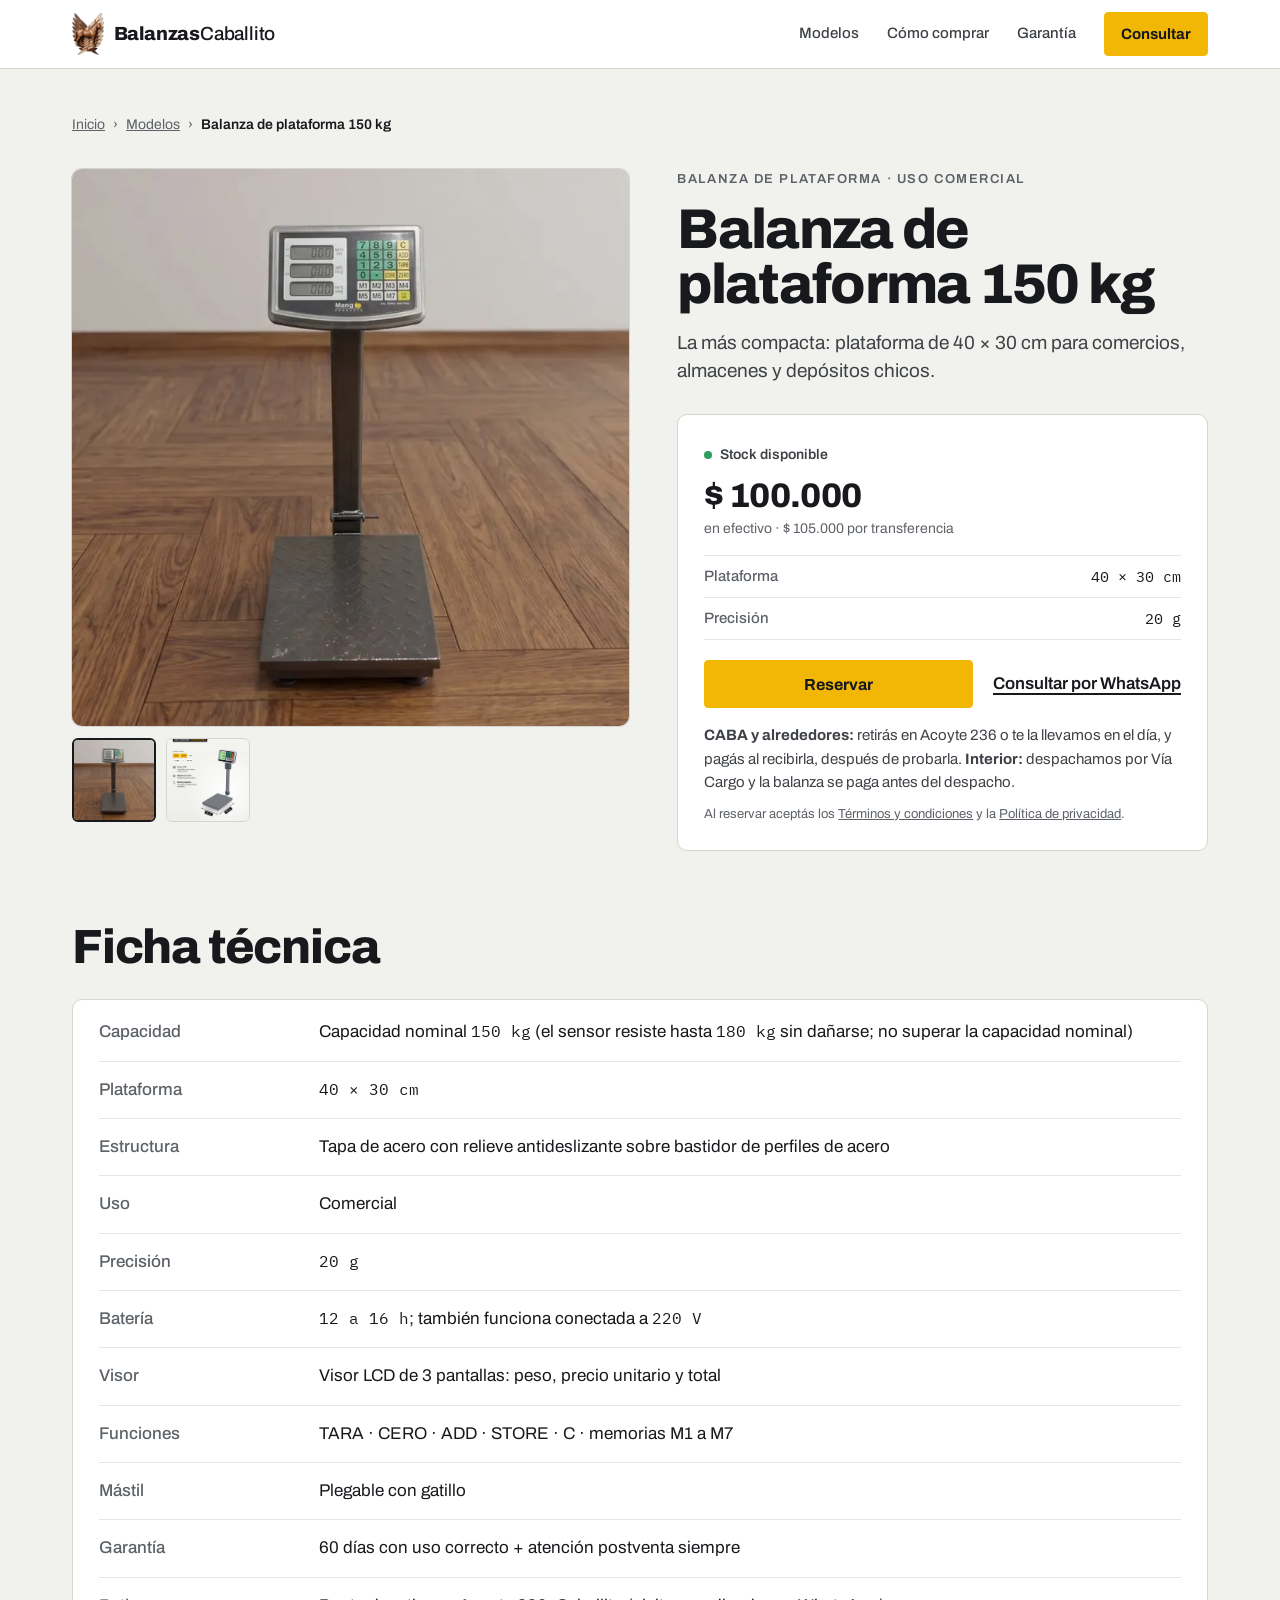
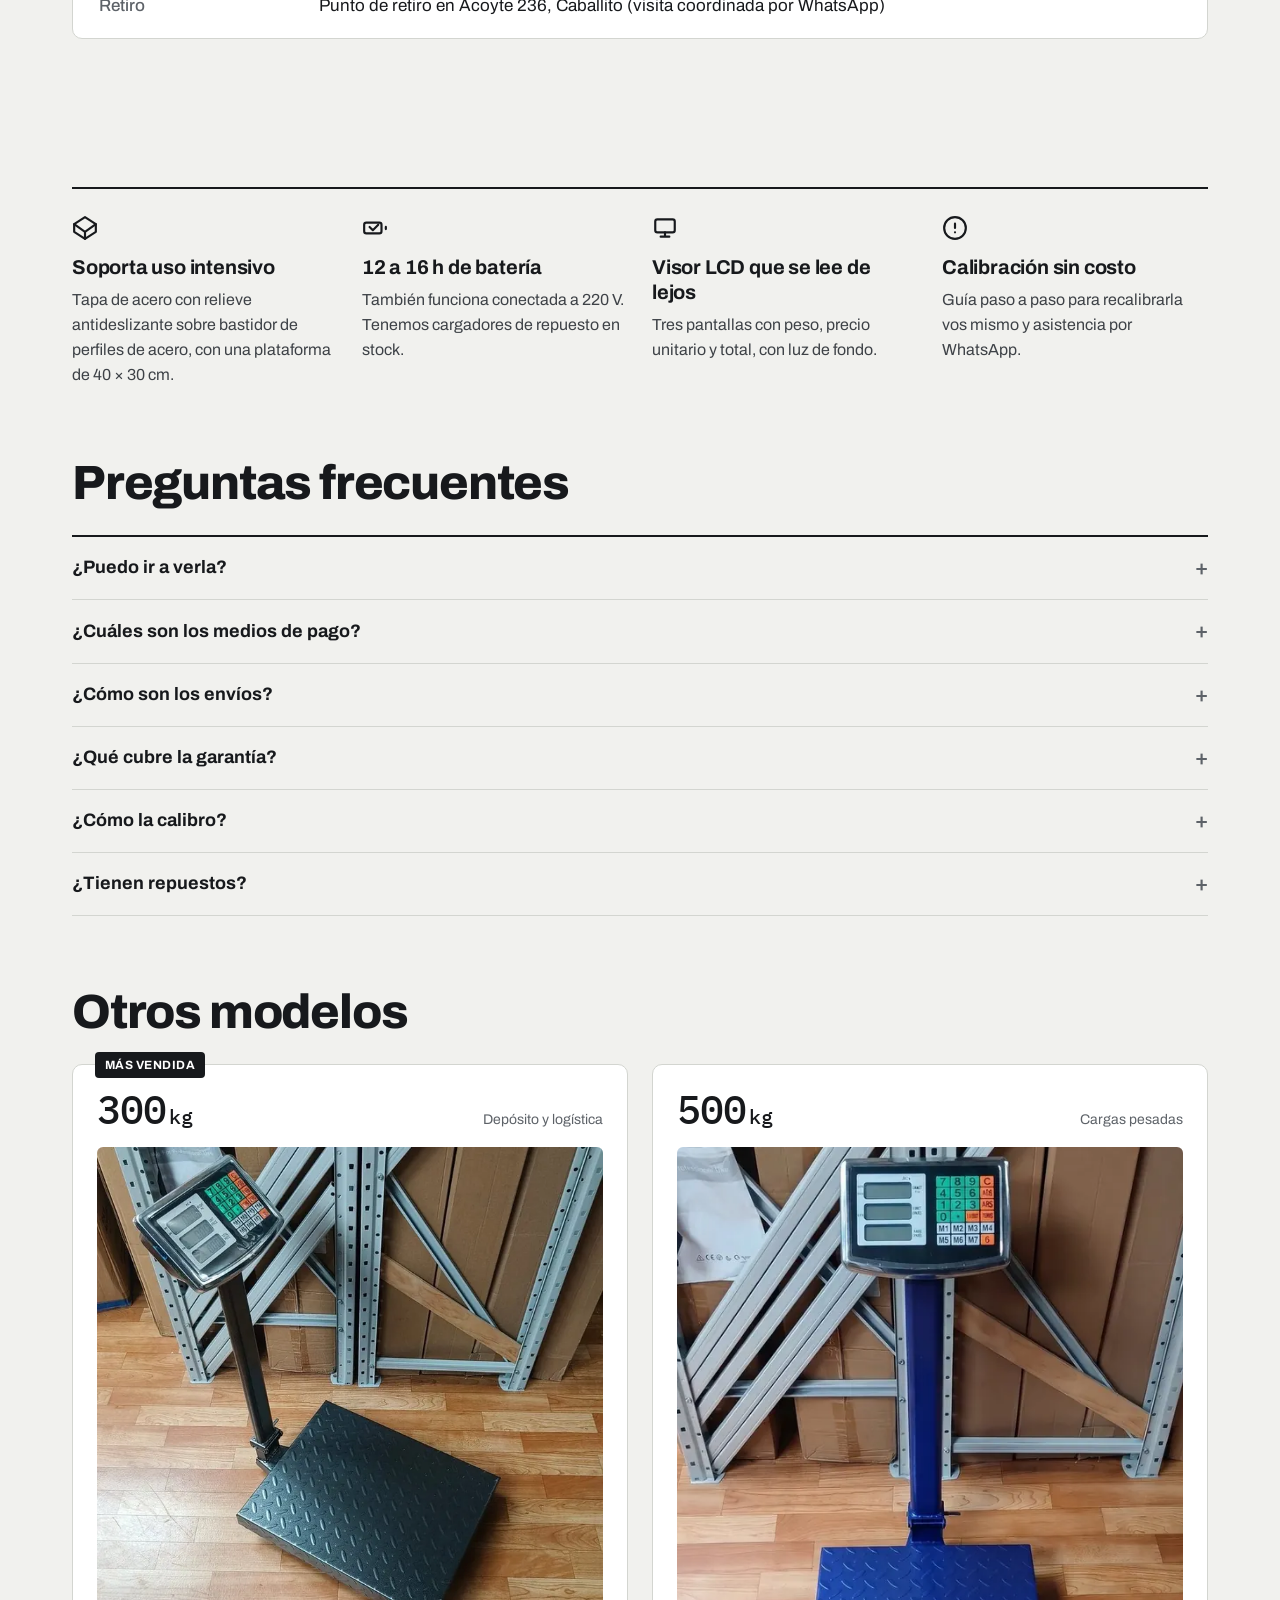
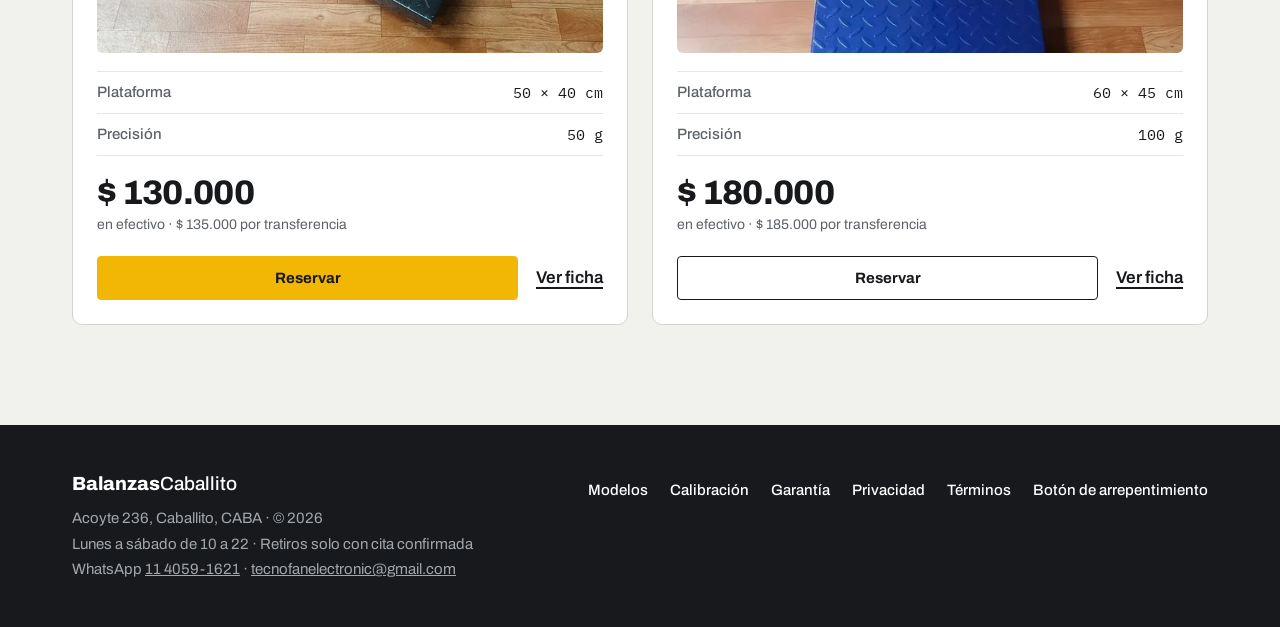
==== commit be9a70fe: "Fichas nítidas, visor 3D en ventana flotante y ajustes visuales - Nuevas fichas de especificaciones " ====
--- a/balanza-150.html
+++ b/balanza-150.html
@@ -81,7 +81,7 @@
       <a class="gal-main" href="assets/img/balanza-150.jpg" target="_blank" rel="noopener"><img src="assets/img/balanza-150.webp" alt="Balanza de 150 kg sobre piso de madera, con la plataforma vacía y el mástil desplegado" width="720" height="720" fetchpriority="high"></a>
       <div class="gal-thumbs">
         <button type="button" aria-pressed="true" aria-label="Ver la foto real" data-src="assets/img/balanza-150.webp" data-href="assets/img/balanza-150.jpg" data-w="720" data-h="720" data-alt="Balanza de 150 kg sobre piso de madera, con la plataforma vacía y el mástil desplegado"><img src="assets/img/balanza-150.webp" alt="" width="84" height="84" loading="lazy"></button>
-        <button type="button" aria-pressed="false" aria-label="Ver la ficha con medidas y funciones" data-src="assets/img/flyer-150.webp" data-href="assets/img/flyer-150.jpg" data-w="800" data-h="1271" data-alt="Ficha de la balanza de 150 kg con medidas, funciones del tablero y características"><img src="assets/img/flyer-150.webp" alt="" width="84" height="84" loading="lazy"></button>
+        <button type="button" aria-pressed="false" aria-label="Ver la ficha con medidas y funciones" data-src="assets/img/flyer-150.webp" data-href="assets/img/flyer-150.jpg" data-w="1600" data-h="2600" data-alt="Ficha de la balanza de 150 kg con medidas, funciones del tablero y características"><img src="assets/img/flyer-150.webp" alt="" width="84" height="84" loading="lazy"></button>
       </div>
     </div>
 
--- a/assets/css/site.css
+++ b/assets/css/site.css
@@ -273,8 +273,8 @@
 /* ficha de producto */
 .p-hero{display:grid;grid-template-columns:1.05fr 1fr;gap:48px;align-items:start}
 .gal{display:flex;flex-direction:column;gap:12px}
-.gal-main{display:block;background:var(--white);border:1px solid var(--line);border-radius:var(--r-card);overflow:hidden}
-.gal-main img{width:100%;max-height:640px;object-fit:contain;background:var(--white)}
+.gal-main{display:block;width:fit-content;max-width:100%;border-radius:var(--r-card);overflow:hidden;box-shadow:0 0 0 1px var(--line)}
+.gal-main img{display:block;width:auto;height:auto;max-width:100%;max-height:680px}
 .gal-thumbs{display:flex;gap:10px}
 .gal-thumbs button{width:84px;height:84px;padding:0;border:1.5px solid var(--line);border-radius:6px;overflow:hidden;background:var(--white);cursor:pointer}
 .gal-thumbs button[aria-pressed="true"]{border:2px solid var(--ink)}
@@ -545,14 +545,21 @@
 .v3d-open .ico{color:var(--lcd)}
 @keyframes bubble{0%,100%{transform:translateX(-50%) translateY(0)}50%{transform:translateX(-50%) translateY(-4px)}}
 
-/* ventana 3D del celular */
+/* ventana 3D: vista previa flotante, con el fondo apenas difuminado */
 html.v3d-lock,html.v3d-lock body{overflow:hidden}
 html.v3d-lock .wabar{display:none}
-.v3d-modal{position:fixed;inset:0;z-index:80;display:flex;flex-direction:column;background:var(--concrete);padding:env(safe-area-inset-top,0px) 0 env(safe-area-inset-bottom,0px)}
+.v3d-modal{position:fixed;inset:0;z-index:80;display:grid;place-items:center;padding:max(16px,env(safe-area-inset-top,0px)) 12px max(16px,env(safe-area-inset-bottom,0px));
+  background:rgba(23,25,28,.26);-webkit-backdrop-filter:blur(2px);backdrop-filter:blur(2px);animation:v3dFade .22s ease both}
 .v3d-modal[hidden]{display:none}
-.v3d-mhead{display:flex;align-items:center;justify-content:space-between;gap:12px;padding:8px 8px 8px 18px;background:var(--white);border-bottom:1px solid var(--line)}
+.v3d-sheet{display:flex;flex-direction:column;width:min(560px,100%);height:min(720px,calc(100svh - 32px));max-height:calc(100vh - 32px);overflow:hidden;
+  border-radius:18px;background:var(--concrete);box-shadow:0 30px 80px -20px rgba(0,0,0,.55),0 0 0 1px rgba(255,255,255,.4);
+  animation:v3dPop .32s cubic-bezier(.2,1.25,.4,1) both}
+@keyframes v3dFade{from{opacity:0}}
+@keyframes v3dPop{from{opacity:0;transform:scale(.9) translateY(10px)}}
+.v3d-mhead{display:flex;align-items:center;justify-content:space-between;gap:12px;padding:6px 6px 6px 18px;background:var(--white);border-bottom:1px solid var(--line)}
 .v3d-mhead b{font-size:17px}
-.v3d-x{display:grid;place-items:center;width:48px;height:48px;border:0;background:none;border-radius:var(--r-btn);cursor:pointer}
+.v3d-x{display:grid;place-items:center;width:44px;height:44px;border:0;background:var(--concrete);border-radius:50%;cursor:pointer;transition:background-color .15s,transform .15s}
+.v3d-x:hover{background:var(--line);transform:rotate(90deg)}
 .v3d-mstage{position:relative;flex:1;min-height:0}
 .v3d-mstage .v3d-canvas{opacity:1;touch-action:none}
 .v3d-msg{position:absolute;inset:0;display:grid;place-items:center;padding:24px;text-align:center;color:var(--text-2);font-weight:600}
@@ -561,11 +568,17 @@
 .v3d-mbar{display:flex;flex-direction:column;align-items:center;gap:10px;padding:14px 18px 18px;background:var(--white);border-top:1px solid var(--line)}
 .v3d-mbar .v3d-info{text-align:center;order:0}
 .v3d-mbar .v3d-models button{min-height:44px;min-width:76px}
+@media (max-width:560px){.v3d-sheet{height:min(640px,calc(100svh - 40px))}}
 
 @media (prefers-reduced-motion:reduce){
-  .quick::before,.v3d-open{animation:none}
+  .quick::before,.v3d-open,.v3d-modal,.v3d-sheet{animation:none}
   .rv{opacity:1;transform:none}
   .btn:hover,.card:hover,.paso:hover,.box:hover{transform:none}
 }
 
 @media (max-width:900px){.v3d{max-width:480px;margin:0 auto}}
+.v3d-canvas.no-ring:focus,.v3d-canvas.no-ring:focus-visible{outline:none}
+
+/* sin cursor de texto titilando fuera de los campos donde se escribe */
+body{caret-color:transparent}
+input,textarea,select,[contenteditable]{caret-color:auto}
